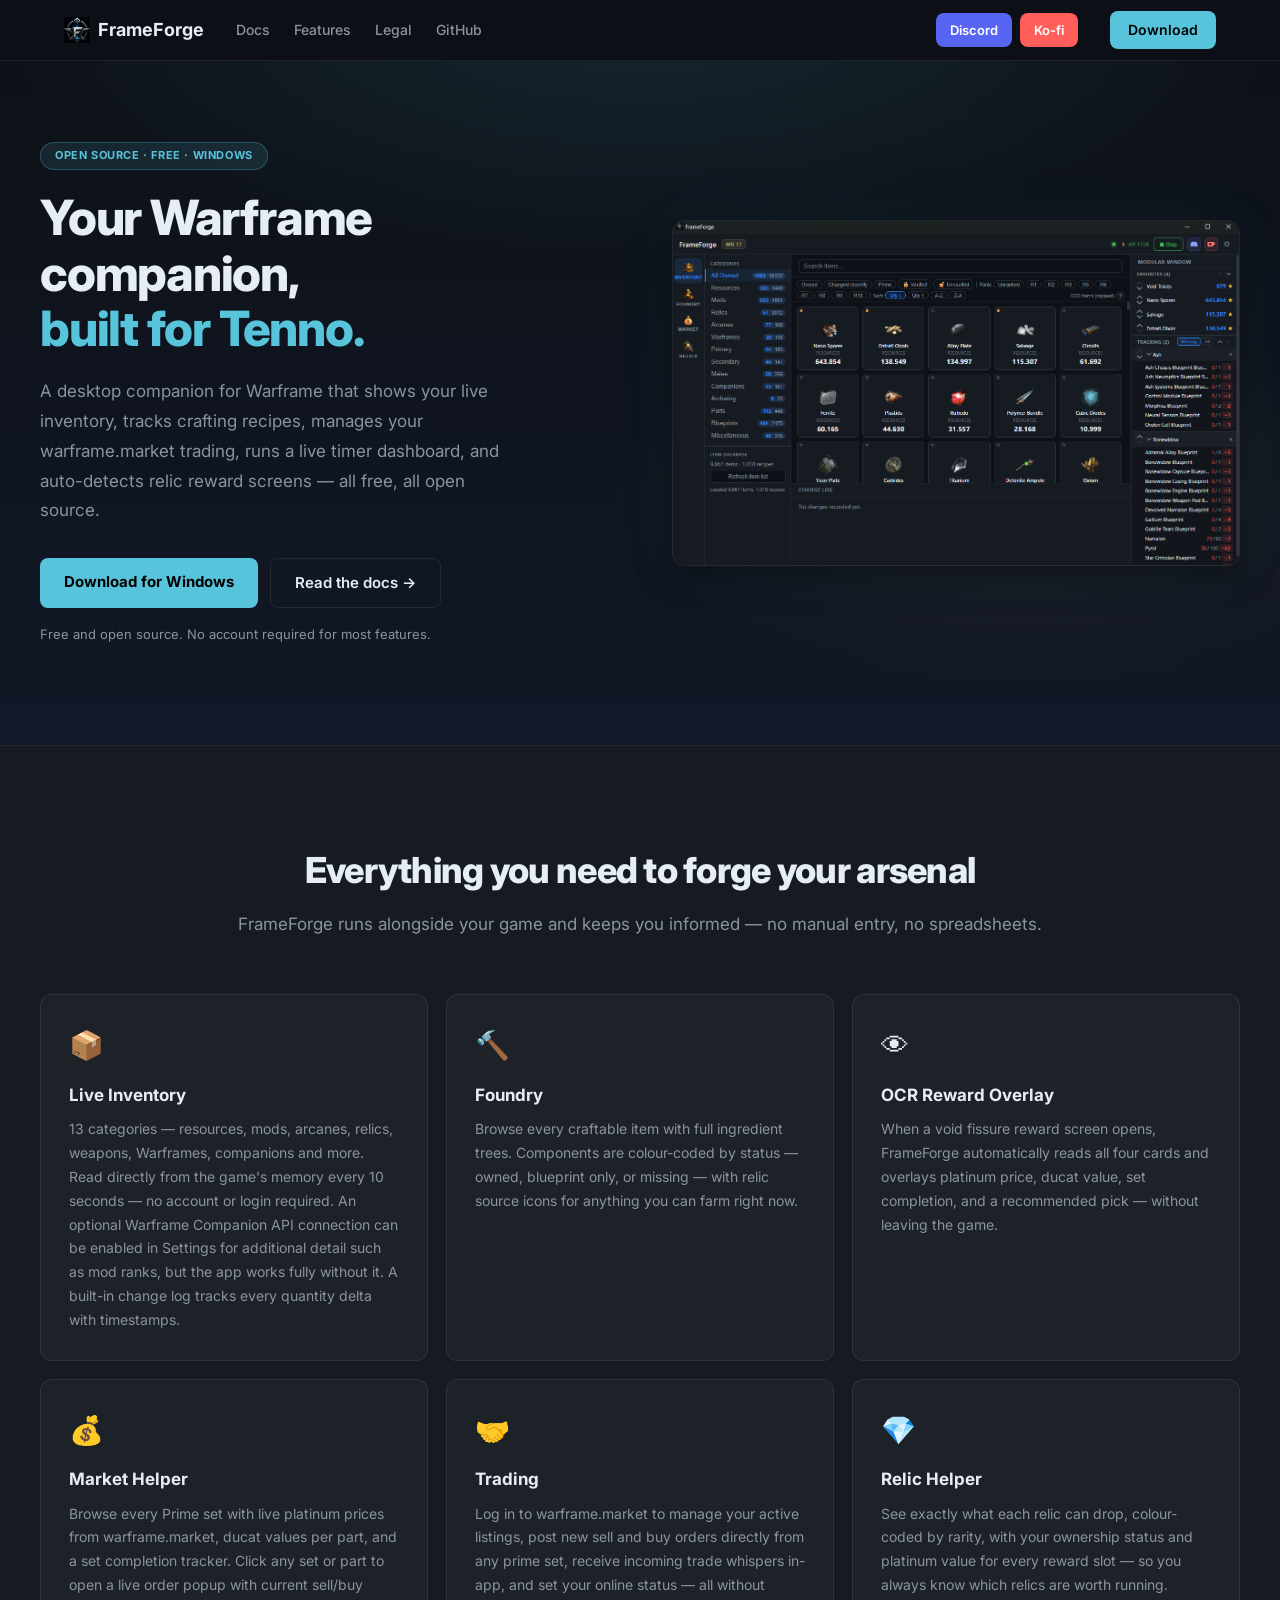
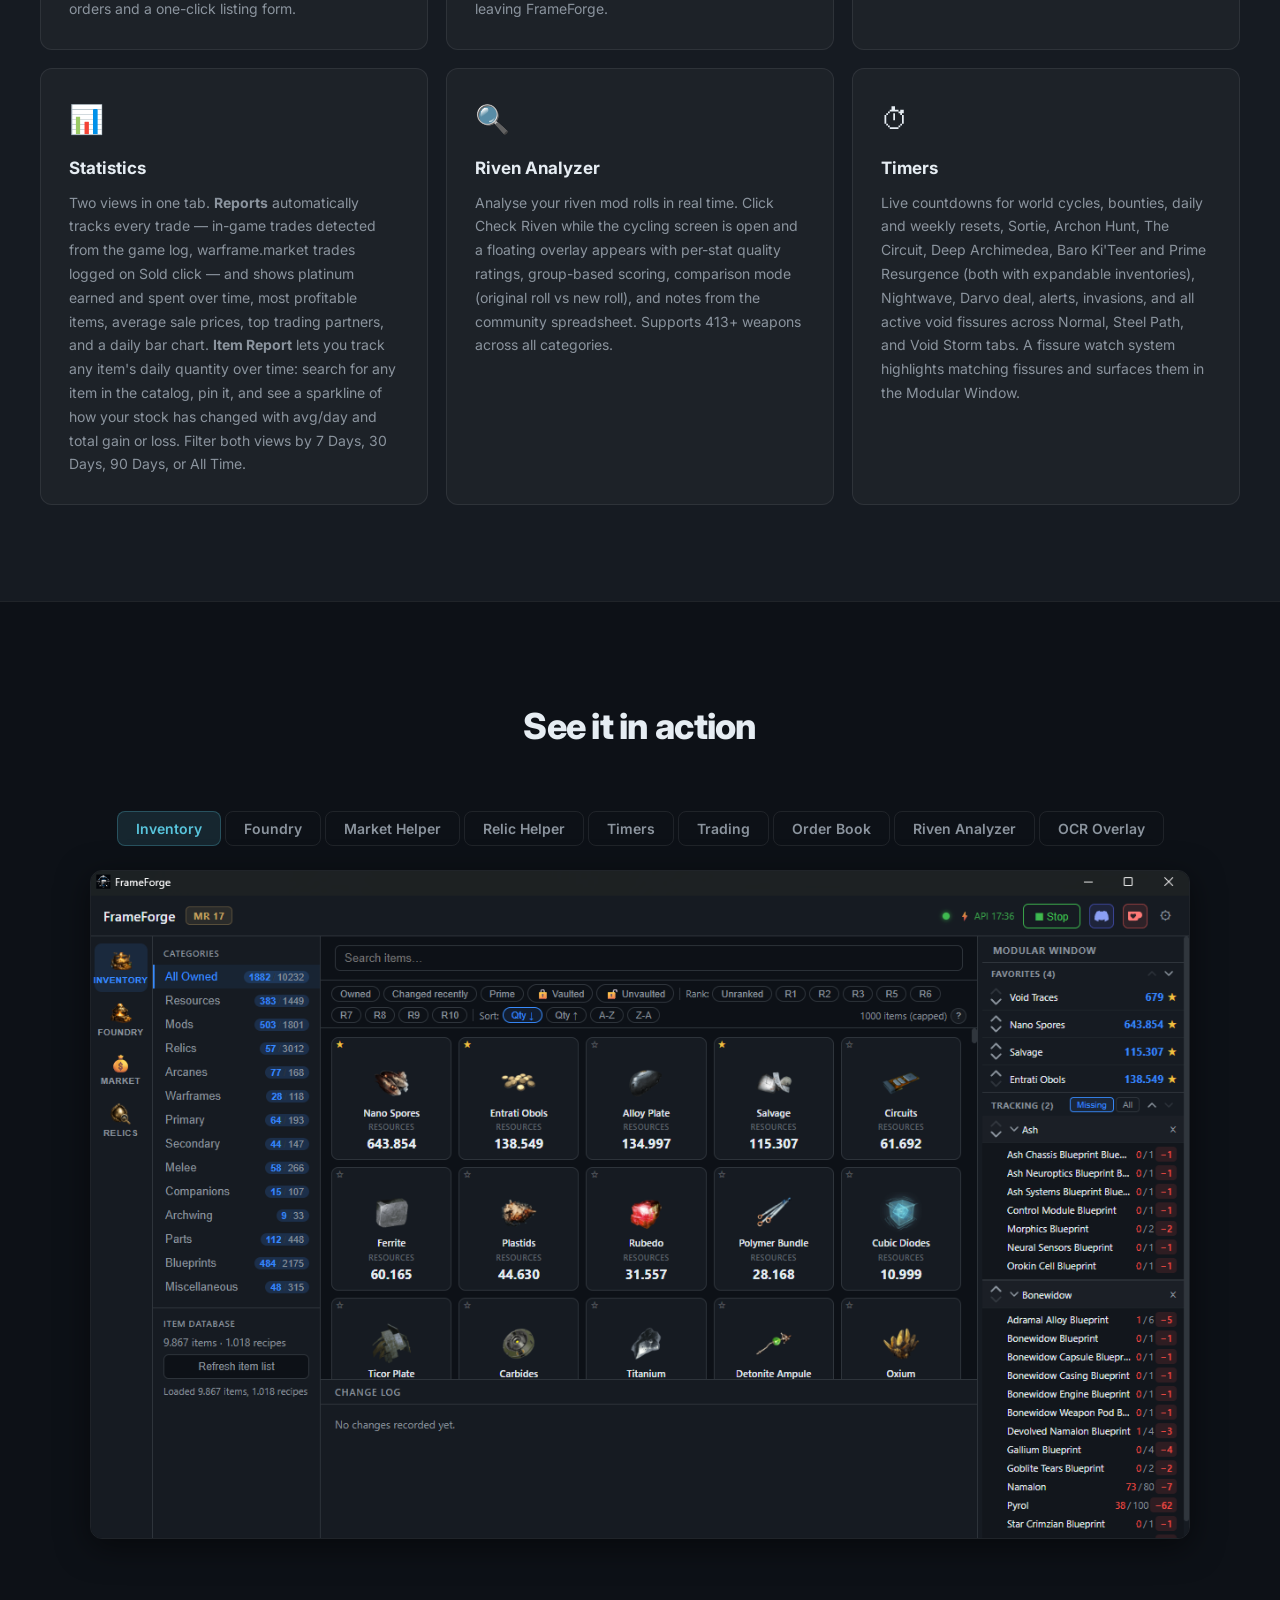
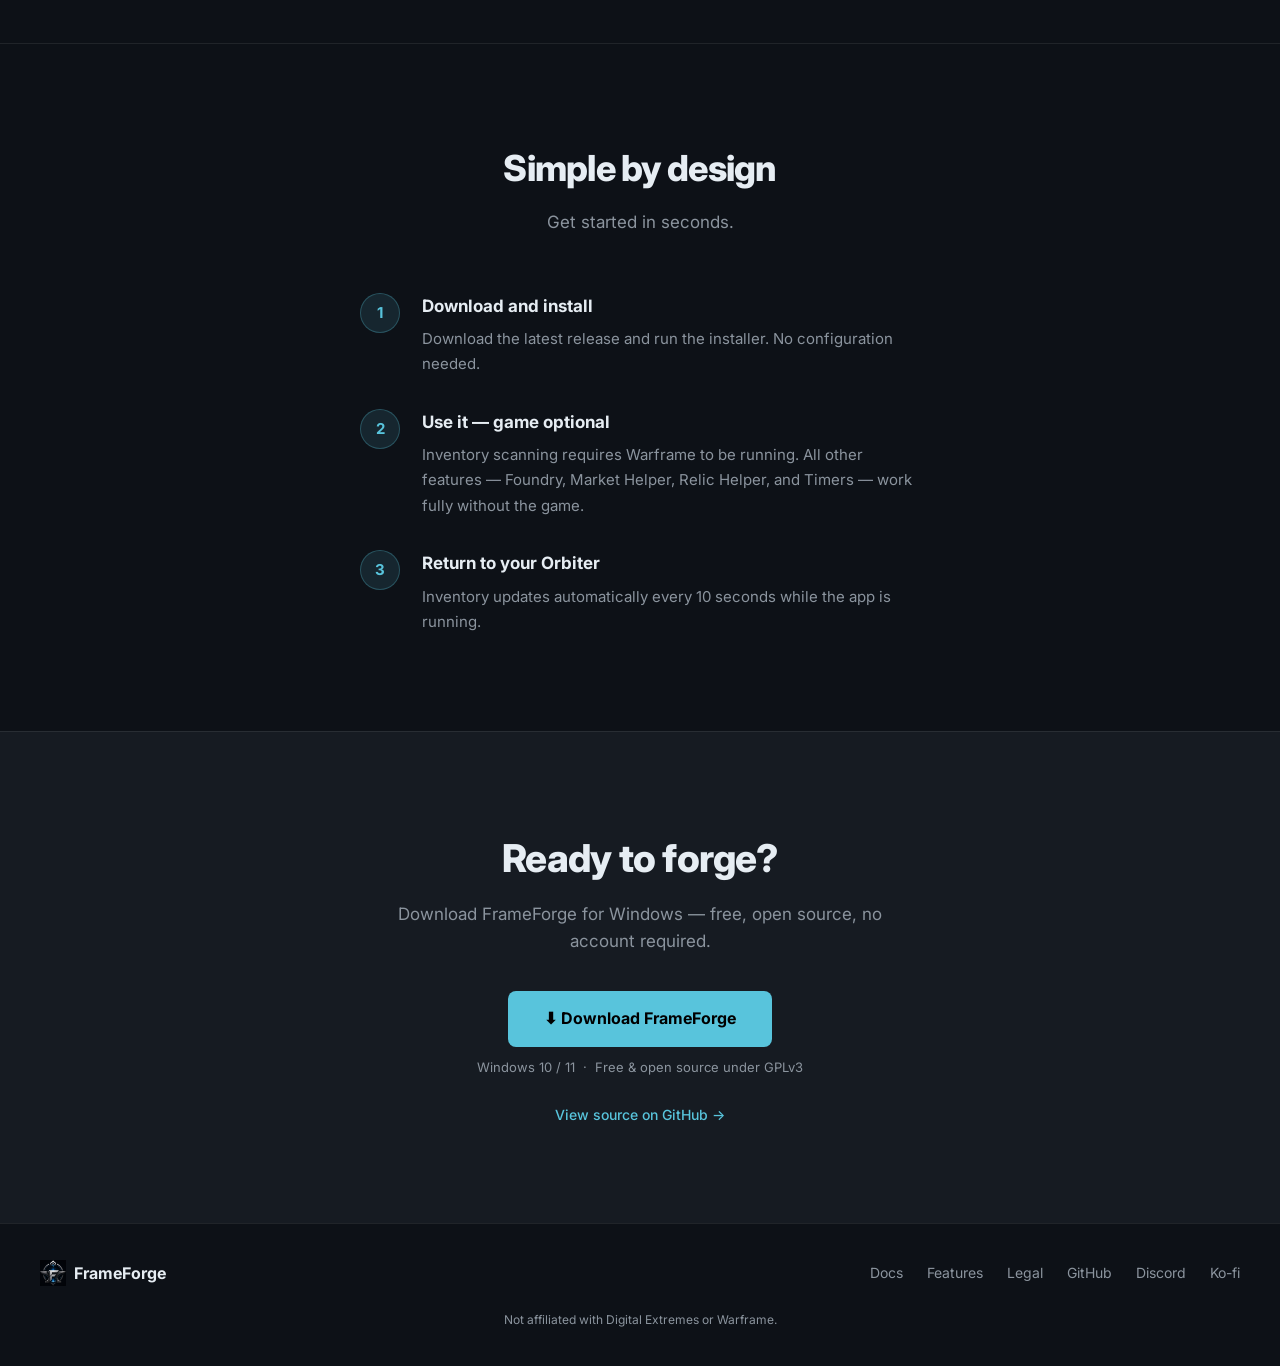
==== index.html @ 963589c1 "." ====
<!DOCTYPE html>
<html lang="en">
<head>
  <meta charset="UTF-8">
  <meta name="viewport" content="width=device-width, initial-scale=1.0">
  <meta name="description" content="FrameForge — Free, open-source Warframe companion app. Live inventory, foundry tracker, warframe.market trading, relic helper, timers, and OCR reward overlay.">
  <title>FrameForge — Warframe Companion</title>
  <link rel="preconnect" href="https://fonts.googleapis.com">
  <link rel="preconnect" href="https://fonts.gstatic.com" crossorigin>
  <link href="https://fonts.googleapis.com/css2?family=Inter:wght@400;500;600;700;800&display=swap" rel="stylesheet">
  <link rel="stylesheet" href="css/style.css">
  <link rel="icon" href="assets/logo.png" type="image/png">
</head>
<body>

  <nav class="nav">
    <div class="nav-inner">
      <a href="index.html" class="nav-logo">
        <img src="assets/logo.png" class="logo-img" alt="FrameForge">
        FrameForge
      </a>
      <div class="nav-links">
        <a href="docs.html">Docs</a>
        <a href="#features">Features</a>
        <a href="legal.html">Legal</a>
        <a href="https://github.com/Sikewyrm/FrameForge" target="_blank" rel="noopener">GitHub</a>
      </div>
      <div class="nav-social">
        <a href="https://discord.com/invite/7NMsN9J8vy" target="_blank" rel="noopener" class="btn-discord">Discord</a>
        <a href="https://ko-fi.com/sikewyrm" target="_blank" rel="noopener" class="btn-kofi">Ko-fi</a>
      </div>
      <a href="#download" class="btn-download">Download</a>
    </div>
  </nav>

  <main>

    <!-- Hero -->
    <section class="hero">
      <div class="hero-bg"></div>
      <div class="hero-inner">
        <div class="hero-text">
          <div class="hero-badge">Open Source · Free · Windows</div>
          <h1 class="hero-title">
            Your Warframe companion,<br>
            <span class="accent">built for Tenno.</span>
          </h1>
          <p class="hero-subtitle">
            A desktop companion for Warframe that shows your live inventory, tracks crafting
            recipes, manages your warframe.market trading, runs a live timer dashboard, and
            auto-detects relic reward screens — all free, all open source.
          </p>
          <div class="hero-actions">
            <a href="#download" class="btn-primary">Download for Windows</a>
            <a href="docs.html" class="btn-outline">Read the docs →</a>
          </div>
          <p class="hero-note">Free and open source. No account required for most features.</p>
        </div>
        <div class="hero-visual">
          <img src="assets/inventory.png" alt="FrameForge inventory view" class="hero-screenshot">
        </div>
      </div>
    </section>

    <!-- Features -->
    <section class="features" id="features">
      <div class="section-inner">
        <div class="section-header">
          <h2>Everything you need to forge your arsenal</h2>
          <p>FrameForge runs alongside your game and keeps you informed — no manual entry, no spreadsheets.</p>
        </div>
        <div class="feature-grid">
          <div class="feature-card">
            <div class="feature-icon">📦</div>
            <h3>Live Inventory</h3>
            <p>13 categories — resources, mods, arcanes, relics, weapons, Warframes, companions and more. Read directly from the game's memory every 10 seconds — no account or login required. An optional Warframe Companion API connection can be enabled in Settings for additional detail such as mod ranks, but the app works fully without it. A built-in change log tracks every quantity delta with timestamps.</p>
          </div>
          <div class="feature-card">
            <div class="feature-icon">🔨</div>
            <h3>Foundry</h3>
            <p>Browse every craftable item with full ingredient trees. Components are colour-coded by status — owned, blueprint only, or missing — with relic source icons for anything you can farm right now.</p>
          </div>
          <div class="feature-card">
            <div class="feature-icon">👁</div>
            <h3>OCR Reward Overlay</h3>
            <p>When a void fissure reward screen opens, FrameForge automatically reads all four cards and overlays platinum price, ducat value, set completion, and a recommended pick — without leaving the game.</p>
          </div>
          <div class="feature-card">
            <div class="feature-icon">💰</div>
            <h3>Market Helper</h3>
            <p>Browse every Prime set with live platinum prices from warframe.market, ducat values per part, and a set completion tracker. Click any set or part to open a live order popup with current sell/buy orders and a one-click listing form.</p>
          </div>
          <div class="feature-card">
            <div class="feature-icon">🤝</div>
            <h3>Trading</h3>
            <p>Log in to warframe.market to manage your active listings, post new sell and buy orders directly from any prime set, receive incoming trade whispers in-app, and set your online status — all without leaving FrameForge.</p>
          </div>
          <div class="feature-card">
            <div class="feature-icon">💎</div>
            <h3>Relic Helper</h3>
            <p>See exactly what each relic can drop, colour-coded by rarity, with your ownership status and platinum value for every reward slot — so you always know which relics are worth running.</p>
          </div>
          <div class="feature-card">
            <div class="feature-icon">📊</div>
            <h3>Statistics</h3>
            <p>Two views in one tab. <strong>Reports</strong> automatically tracks every trade — in-game trades detected from the game log, warframe.market trades logged on Sold click — and shows platinum earned and spent over time, most profitable items, average sale prices, top trading partners, and a daily bar chart. <strong>Item Report</strong> lets you track any item's daily quantity over time: search for any item in the catalog, pin it, and see a sparkline of how your stock has changed with avg/day and total gain or loss. Filter both views by 7 Days, 30 Days, 90 Days, or All Time.</p>
          </div>
          <div class="feature-card">
            <div class="feature-icon">🔍</div>
            <h3>Riven Analyzer</h3>
            <p>Analyse your riven mod rolls in real time. Click Check Riven while the cycling screen is open and a floating overlay appears with per-stat quality ratings, group-based scoring, comparison mode (original roll vs new roll), and notes from the community spreadsheet. Supports 413+ weapons across all categories.</p>
          </div>
          <div class="feature-card">
            <div class="feature-icon">⏱</div>
            <h3>Timers</h3>
            <p>Live countdowns for world cycles, bounties, daily and weekly resets, Sortie, Archon Hunt, The Circuit, Deep Archimedea, Baro Ki'Teer and Prime Resurgence (both with expandable inventories), Nightwave, Darvo deal, alerts, invasions, and all active void fissures across Normal, Steel Path, and Void Storm tabs. A fissure watch system highlights matching fissures and surfaces them in the Modular Window.</p>
          </div>
        </div>
      </div>
    </section>

    <!-- Screenshots -->
    <section class="screenshots">
      <div class="section-inner">
        <div class="section-header">
          <h2>See it in action</h2>
        </div>
        <div class="stab-list">
          <button class="stab active" data-target="ss-inventory">Inventory</button>
          <button class="stab" data-target="ss-foundry">Foundry</button>
          <button class="stab" data-target="ss-market">Market Helper</button>
          <button class="stab" data-target="ss-relic">Relic Helper</button>
          <button class="stab" data-target="ss-timers">Timers</button>
          <button class="stab" data-target="ss-trade">Trading</button>
          <button class="stab" data-target="ss-order">Order Book</button>
          <button class="stab" data-target="ss-riven">Riven Analyzer</button>
          <button class="stab" data-target="ss-overlay">OCR Overlay</button>
        </div>
        <div class="stab-panels">
          <div class="stab-panel active" id="ss-inventory">
            <img src="assets/inventory.png" alt="FrameForge inventory tab">
          </div>
          <div class="stab-panel" id="ss-foundry">
            <img src="assets/foundry.png" alt="FrameForge foundry tab">
          </div>
          <div class="stab-panel" id="ss-market">
            <img src="assets/market.png" alt="FrameForge market helper">
          </div>
          <div class="stab-panel" id="ss-relic">
            <img src="assets/relic-helper.png" alt="FrameForge relic helper">
          </div>
          <div class="stab-panel" id="ss-timers">
            <img src="assets/timers.png" alt="FrameForge timers tab">
          </div>
          <div class="stab-panel" id="ss-trade">
            <img src="assets/trade-screen.png" alt="FrameForge trading tab — active listings">
          </div>
          <div class="stab-panel" id="ss-order">
            <img src="assets/trade-order.png" alt="FrameForge order book popup">
            <p class="screenshot-caption">Click any prime set or part to open the live order book with current prices and a one-click listing form.</p>
          </div>
          <div class="stab-panel" id="ss-riven">
            <img src="assets/riven-overlay.png" alt="FrameForge Riven Analyzer overlay" style="max-width:320px">
            <p class="screenshot-caption">The Riven Analyzer overlay — verdict, per-stat ratings, overall score, and community "Wanted" stats for the weapon.</p>
          </div>
          <div class="stab-panel" id="ss-overlay">
            <img src="assets/relic-overlay.png" alt="FrameForge OCR reward overlay in-game">
            <p class="screenshot-caption">OCR overlay appears automatically when a void fissure reward screen opens — no alt-tab needed.</p>
          </div>
        </div>
      </div>
    </section>

    <!-- How it works -->
    <section class="how-it-works">
      <div class="section-inner">
        <div class="section-header">
          <h2>Simple by design</h2>
          <p>Get started in seconds.</p>
        </div>
        <div class="steps">
          <div class="step">
            <div class="step-number">1</div>
            <div class="step-content">
              <h3>Download and install</h3>
              <p>Download the latest release and run the installer. No configuration needed.</p>
            </div>
          </div>
          <div class="step">
            <div class="step-number">2</div>
            <div class="step-content">
              <h3>Use it — game optional</h3>
              <p>Inventory scanning requires Warframe to be running. All other features — Foundry, Market Helper, Relic Helper, and Timers — work fully without the game.</p>
            </div>
          </div>
          <div class="step">
            <div class="step-number">3</div>
            <div class="step-content">
              <h3>Return to your Orbiter</h3>
              <p>Inventory updates automatically every 10 seconds while the app is running.</p>
            </div>
          </div>
        </div>
      </div>
    </section>

    <!-- Download -->
    <section class="download" id="download">
      <div class="section-inner">
        <div class="download-content">
          <h2>Ready to forge?</h2>
          <p>Download FrameForge for Windows — free, open source, no account required.</p>
          <div class="download-actions">
            <a href="https://github.com/Sikewyrm/FrameForge/releases/latest" target="_blank" rel="noopener" class="btn-primary btn-large">
              ⬇ Download FrameForge
            </a>
            <p class="download-note">Windows 10 / 11 &nbsp;·&nbsp; Free &amp; open source under GPLv3</p>
          </div>
          <a href="https://github.com/Sikewyrm/FrameForge" target="_blank" rel="noopener" class="github-link">
            View source on GitHub →
          </a>
        </div>
      </div>
    </section>

  </main>

  <footer class="footer">
    <div class="footer-inner">
      <div class="footer-logo">
        <img src="assets/logo.png" class="logo-img" alt="FrameForge">
        FrameForge
      </div>
      <div class="footer-links">
        <a href="docs.html">Docs</a>
        <a href="#features">Features</a>
        <a href="legal.html">Legal</a>
        <a href="https://github.com/Sikewyrm/FrameForge" target="_blank" rel="noopener">GitHub</a>
        <a href="https://discord.com/invite/7NMsN9J8vy" target="_blank" rel="noopener">Discord</a>
        <a href="https://ko-fi.com/sikewyrm" target="_blank" rel="noopener">Ko-fi</a>
      </div>
      <p class="footer-note">Not affiliated with Digital Extremes or Warframe.</p>
    </div>
  </footer>

  <script src="js/main.js"></script>
</body>
</html>
---- css/style.css ----
*, *::before, *::after {
  box-sizing: border-box;
  margin: 0;
  padding: 0;
}

:root {
  --bg:        #0d1117;
  --bg-2:      #161b22;
  --bg-3:      #1a2030;
  --accent:    #58c4dc;
  --accent-dim: rgba(88, 196, 220, 0.12);
  --gold:      #c5a84f;
  --text:      #e6edf3;
  --text-muted: #8b949e;
  --border:    rgba(255, 255, 255, 0.08);
  --card-bg:   rgba(255, 255, 255, 0.03);
  --radius:    12px;
  --radius-sm: 8px;
  --shadow:    0 8px 32px rgba(0, 0, 0, 0.5);
}

html {
  scroll-behavior: smooth;
}

body {
  font-family: 'Inter', -apple-system, BlinkMacSystemFont, 'Segoe UI', sans-serif;
  background: var(--bg);
  color: var(--text);
  line-height: 1.6;
  -webkit-font-smoothing: antialiased;
}

/* ── NAV ─────────────────────────────────────────── */

.nav {
  position: sticky;
  top: 0;
  z-index: 100;
  background: rgba(13, 17, 23, 0.88);
  backdrop-filter: blur(14px);
  -webkit-backdrop-filter: blur(14px);
  border-bottom: 1px solid var(--border);
}

.nav-inner {
  max-width: 1200px;
  margin: 0 auto;
  padding: 0 24px;
  height: 60px;
  display: flex;
  align-items: center;
  gap: 32px;
}

.nav-logo {
  display: flex;
  align-items: center;
  gap: 8px;
  font-weight: 700;
  font-size: 18px;
  color: var(--text);
  text-decoration: none;
  flex-shrink: 0;
}

.logo-icon {
  color: var(--accent);
  font-size: 20px;
}

.nav-links {
  display: flex;
  align-items: center;
  gap: 24px;
  flex: 1;
}

.nav-links a {
  color: var(--text-muted);
  text-decoration: none;
  font-size: 14px;
  font-weight: 500;
  transition: color 0.2s;
}

.nav-links a:hover {
  color: var(--text);
}

.nav-social {
  display: flex;
  gap: 8px;
  flex-shrink: 0;
}

.btn-discord,
.btn-kofi {
  padding: 7px 14px;
  border-radius: var(--radius-sm);
  font-size: 13px;
  font-weight: 600;
  text-decoration: none;
  transition: opacity 0.2s;
  white-space: nowrap;
}

.btn-discord {
  background: #5865F2;
  color: #fff;
}

.btn-kofi {
  background: #FF5E5B;
  color: #fff;
}

.btn-discord:hover,
.btn-kofi:hover {
  opacity: 0.88;
}

.btn-download {
  background: var(--accent);
  color: #000;
  padding: 8px 18px;
  border-radius: var(--radius-sm);
  font-size: 14px;
  font-weight: 600;
  text-decoration: none;
  transition: opacity 0.2s;
  white-space: nowrap;
  flex-shrink: 0;
}

.btn-download:hover {
  opacity: 0.88;
}

/* ── HERO ─────────────────────────────────────────── */

.hero {
  position: relative;
  overflow: hidden;
  padding: 80px 24px 100px;
}

.hero-bg {
  position: absolute;
  inset: 0;
  background:
    radial-gradient(ellipse 80% 60% at 50% -10%, rgba(88, 196, 220, 0.13) 0%, transparent 65%),
    radial-gradient(ellipse 55% 45% at 80% 65%, rgba(197, 168, 79, 0.07) 0%, transparent 60%),
    linear-gradient(180deg, #0d1117 0%, #111827 100%);
  pointer-events: none;
}

.hero-inner {
  position: relative;
  max-width: 1200px;
  margin: 0 auto;
  display: grid;
  grid-template-columns: 1fr 1fr;
  gap: 64px;
  align-items: center;
}

.hero-badge {
  display: inline-block;
  background: var(--accent-dim);
  color: var(--accent);
  border: 1px solid rgba(88, 196, 220, 0.28);
  padding: 4px 14px;
  border-radius: 100px;
  font-size: 11px;
  font-weight: 700;
  letter-spacing: 0.6px;
  text-transform: uppercase;
  margin-bottom: 20px;
}

.hero-title {
  font-size: clamp(30px, 3.8vw, 50px);
  font-weight: 800;
  line-height: 1.15;
  letter-spacing: -0.025em;
  margin-bottom: 20px;
}

.accent {
  color: var(--accent);
}

.hero-subtitle {
  font-size: 17px;
  color: var(--text-muted);
  line-height: 1.75;
  margin-bottom: 32px;
  max-width: 480px;
}

.hero-actions {
  display: flex;
  gap: 12px;
  flex-wrap: wrap;
  margin-bottom: 16px;
}

.btn-primary {
  background: var(--accent);
  color: #000;
  padding: 12px 24px;
  border-radius: var(--radius-sm);
  font-size: 15px;
  font-weight: 700;
  text-decoration: none;
  transition: opacity 0.2s, transform 0.15s;
  display: inline-block;
}

.btn-primary:hover {
  opacity: 0.88;
  transform: translateY(-1px);
}

.btn-outline {
  background: transparent;
  color: var(--text);
  padding: 12px 24px;
  border-radius: var(--radius-sm);
  border: 1px solid var(--border);
  font-size: 15px;
  font-weight: 600;
  text-decoration: none;
  transition: background 0.2s, border-color 0.2s;
  display: inline-block;
}

.btn-outline:hover {
  background: var(--card-bg);
  border-color: rgba(255, 255, 255, 0.18);
}

.hero-note {
  font-size: 13px;
  color: var(--text-muted);
}

/* ── NAV LOGO IMAGE ───────────────────────────────── */

.logo-img {
  width: 26px;
  height: 26px;
  object-fit: contain;
}

/* ── HERO SCREENSHOT ──────────────────────────────── */

.hero-screenshot {
  width: 100%;
  max-width: 580px;
  border-radius: var(--radius);
  border: 1px solid var(--border);
  box-shadow: var(--shadow), 0 0 60px rgba(88, 196, 220, 0.08);
  display: block;
}

/* ── APP PREVIEW MOCKUP ───────────────────────────── */

.hero-visual {
  display: flex;
  justify-content: center;
}

.app-preview {
  width: 100%;
  max-width: 360px;
  background: var(--bg-2);
  border: 1px solid var(--border);
  border-radius: var(--radius);
  box-shadow: var(--shadow), 0 0 60px rgba(88, 196, 220, 0.07);
  overflow: hidden;
}

.preview-bar {
  background: var(--bg-3);
  padding: 10px 14px;
  display: flex;
  align-items: center;
  gap: 6px;
  border-bottom: 1px solid var(--border);
}

.preview-dot {
  width: 10px;
  height: 10px;
  border-radius: 50%;
}
.preview-dot.red    { background: #ff5f57; }
.preview-dot.yellow { background: #febc2e; }
.preview-dot.green  { background: #28c840; }

.preview-title {
  margin-left: 6px;
  font-size: 13px;
  color: var(--text-muted);
  font-weight: 500;
}

.preview-content {
  padding: 14px;
}

.preview-header {
  display: flex;
  align-items: center;
  justify-content: space-between;
  margin-bottom: 12px;
}

.preview-mr {
  background: var(--gold);
  color: #000;
  padding: 2px 10px;
  border-radius: 100px;
  font-size: 11px;
  font-weight: 700;
}

.preview-status {
  font-size: 12px;
  color: #4caf50;
  font-weight: 500;
}

.preview-tabs {
  display: flex;
  border-bottom: 1px solid var(--border);
  margin-bottom: 12px;
}

.tab {
  padding: 6px 12px;
  font-size: 12px;
  color: var(--text-muted);
  border-bottom: 2px solid transparent;
  user-select: none;
}

.tab.active {
  color: var(--accent);
  border-bottom-color: var(--accent);
}

.preview-items {
  display: flex;
  flex-direction: column;
  gap: 6px;
}

.preview-item {
  display: flex;
  justify-content: space-between;
  align-items: center;
  padding: 7px 10px;
  background: var(--card-bg);
  border: 1px solid var(--border);
  border-radius: 6px;
}

.item-name {
  font-size: 12px;
  color: var(--text);
}

.item-count {
  font-size: 12px;
  color: var(--accent);
  font-weight: 600;
  font-variant-numeric: tabular-nums;
}

.item-count.gold {
  color: var(--gold);
}

/* ── FEATURES ─────────────────────────────────────── */

.features {
  padding: 96px 24px;
  background: var(--bg-2);
  border-top: 1px solid var(--border);
}

.section-inner {
  max-width: 1200px;
  margin: 0 auto;
}

.section-header {
  text-align: center;
  margin-bottom: 56px;
}

.section-header h2 {
  font-size: clamp(22px, 2.8vw, 36px);
  font-weight: 800;
  letter-spacing: -0.02em;
  margin-bottom: 12px;
}

.section-header p {
  font-size: 17px;
  color: var(--text-muted);
}

.feature-grid {
  display: grid;
  grid-template-columns: repeat(auto-fit, minmax(300px, 1fr));
  gap: 18px;
}

.feature-card {
  background: var(--card-bg);
  border: 1px solid var(--border);
  border-radius: var(--radius);
  padding: 28px;
  transition: border-color 0.2s, transform 0.2s;
}

.feature-card:hover {
  border-color: rgba(88, 196, 220, 0.28);
  transform: translateY(-2px);
}

.feature-icon {
  font-size: 28px;
  margin-bottom: 14px;
}

.feature-card h3 {
  font-size: 17px;
  font-weight: 700;
  margin-bottom: 8px;
}

.feature-card p {
  font-size: 14px;
  color: var(--text-muted);
  line-height: 1.7;
}

/* ── SCREENSHOTS ──────────────────────────────────── */

.screenshots {
  padding: 96px 24px;
  border-top: 1px solid var(--border);
}

.stab-list {
  display: flex;
  gap: 4px;
  flex-wrap: wrap;
  justify-content: center;
  margin-bottom: 24px;
}

.stab {
  background: transparent;
  color: var(--text-muted);
  border: 1px solid var(--border);
  padding: 8px 18px;
  border-radius: var(--radius-sm);
  font-size: 14px;
  font-weight: 600;
  font-family: inherit;
  cursor: pointer;
  transition: color 0.2s, background 0.2s, border-color 0.2s;
}

.stab:hover {
  color: var(--text);
  background: var(--card-bg);
}

.stab.active {
  color: var(--accent);
  background: var(--accent-dim);
  border-color: rgba(88, 196, 220, 0.28);
}

.stab-panels {
  position: relative;
}

.stab-panel {
  display: none;
  text-align: center;
}

.stab-panel.active {
  display: block;
}

.stab-panel img {
  width: 100%;
  max-width: 1100px;
  border-radius: var(--radius);
  border: 1px solid var(--border);
  box-shadow: var(--shadow);
}

.screenshot-caption {
  margin-top: 14px;
  font-size: 14px;
  color: var(--text-muted);
  text-align: center;
}

/* ── HOW IT WORKS ─────────────────────────────────── */

.how-it-works {
  padding: 96px 24px;
  border-top: 1px solid var(--border);
}

.steps {
  display: flex;
  flex-direction: column;
  gap: 32px;
  max-width: 560px;
  margin: 0 auto;
}

.step {
  display: flex;
  gap: 22px;
  align-items: flex-start;
}

.step-number {
  width: 40px;
  height: 40px;
  min-width: 40px;
  background: var(--accent-dim);
  border: 1px solid rgba(88, 196, 220, 0.28);
  color: var(--accent);
  border-radius: 50%;
  display: flex;
  align-items: center;
  justify-content: center;
  font-weight: 700;
  font-size: 15px;
}

.step-content h3 {
  font-size: 17px;
  font-weight: 700;
  margin-bottom: 6px;
}

.step-content p {
  color: var(--text-muted);
  font-size: 15px;
  line-height: 1.7;
}

/* ── DOWNLOAD ─────────────────────────────────────── */

.download {
  padding: 96px 24px;
  background: var(--bg-2);
  border-top: 1px solid var(--border);
}

.download-content {
  text-align: center;
  max-width: 540px;
  margin: 0 auto;
}

.download-content h2 {
  font-size: clamp(26px, 3vw, 40px);
  font-weight: 800;
  letter-spacing: -0.02em;
  margin-bottom: 12px;
}

.download-content > p {
  font-size: 17px;
  color: var(--text-muted);
  margin-bottom: 36px;
}

.download-actions {
  display: flex;
  flex-direction: column;
  align-items: center;
  gap: 10px;
  margin-bottom: 24px;
}

.btn-large {
  padding: 15px 36px;
  font-size: 16px;
}

.download-note {
  font-size: 13px;
  color: var(--text-muted);
}

.github-link {
  color: var(--accent);
  text-decoration: none;
  font-size: 14px;
  font-weight: 500;
  transition: opacity 0.2s;
}

.github-link:hover {
  opacity: 0.8;
  text-decoration: underline;
}

/* ── FOOTER ───────────────────────────────────────── */

.footer {
  border-top: 1px solid var(--border);
  padding: 36px 24px;
}

.footer-inner {
  max-width: 1200px;
  margin: 0 auto;
  display: flex;
  align-items: center;
  justify-content: space-between;
  flex-wrap: wrap;
  gap: 16px;
}

.footer-logo {
  display: flex;
  align-items: center;
  gap: 8px;
  font-weight: 700;
  font-size: 16px;
  color: var(--text);
}

.footer-links {
  display: flex;
  gap: 24px;
}

.footer-links a {
  color: var(--text-muted);
  text-decoration: none;
  font-size: 14px;
  transition: color 0.2s;
}

.footer-links a:hover {
  color: var(--text);
}

.footer-note {
  font-size: 12px;
  color: var(--text-muted);
  width: 100%;
  text-align: center;
  padding-top: 8px;
}

/* ── RESPONSIVE ───────────────────────────────────── */

@media (max-width: 820px) {
  .hero-inner {
    grid-template-columns: 1fr;
    gap: 48px;
  }

  .hero-visual {
    order: -1;
  }

  .app-preview {
    max-width: 100%;
  }

  .nav-links {
    display: none;
  }

  .footer-inner {
    flex-direction: column;
    align-items: flex-start;
  }

  .footer-note {
    text-align: left;
  }
}

@media (max-width: 480px) {
  .hero-actions {
    flex-direction: column;
  }

  .btn-primary,
  .btn-outline {
    text-align: center;
  }
}
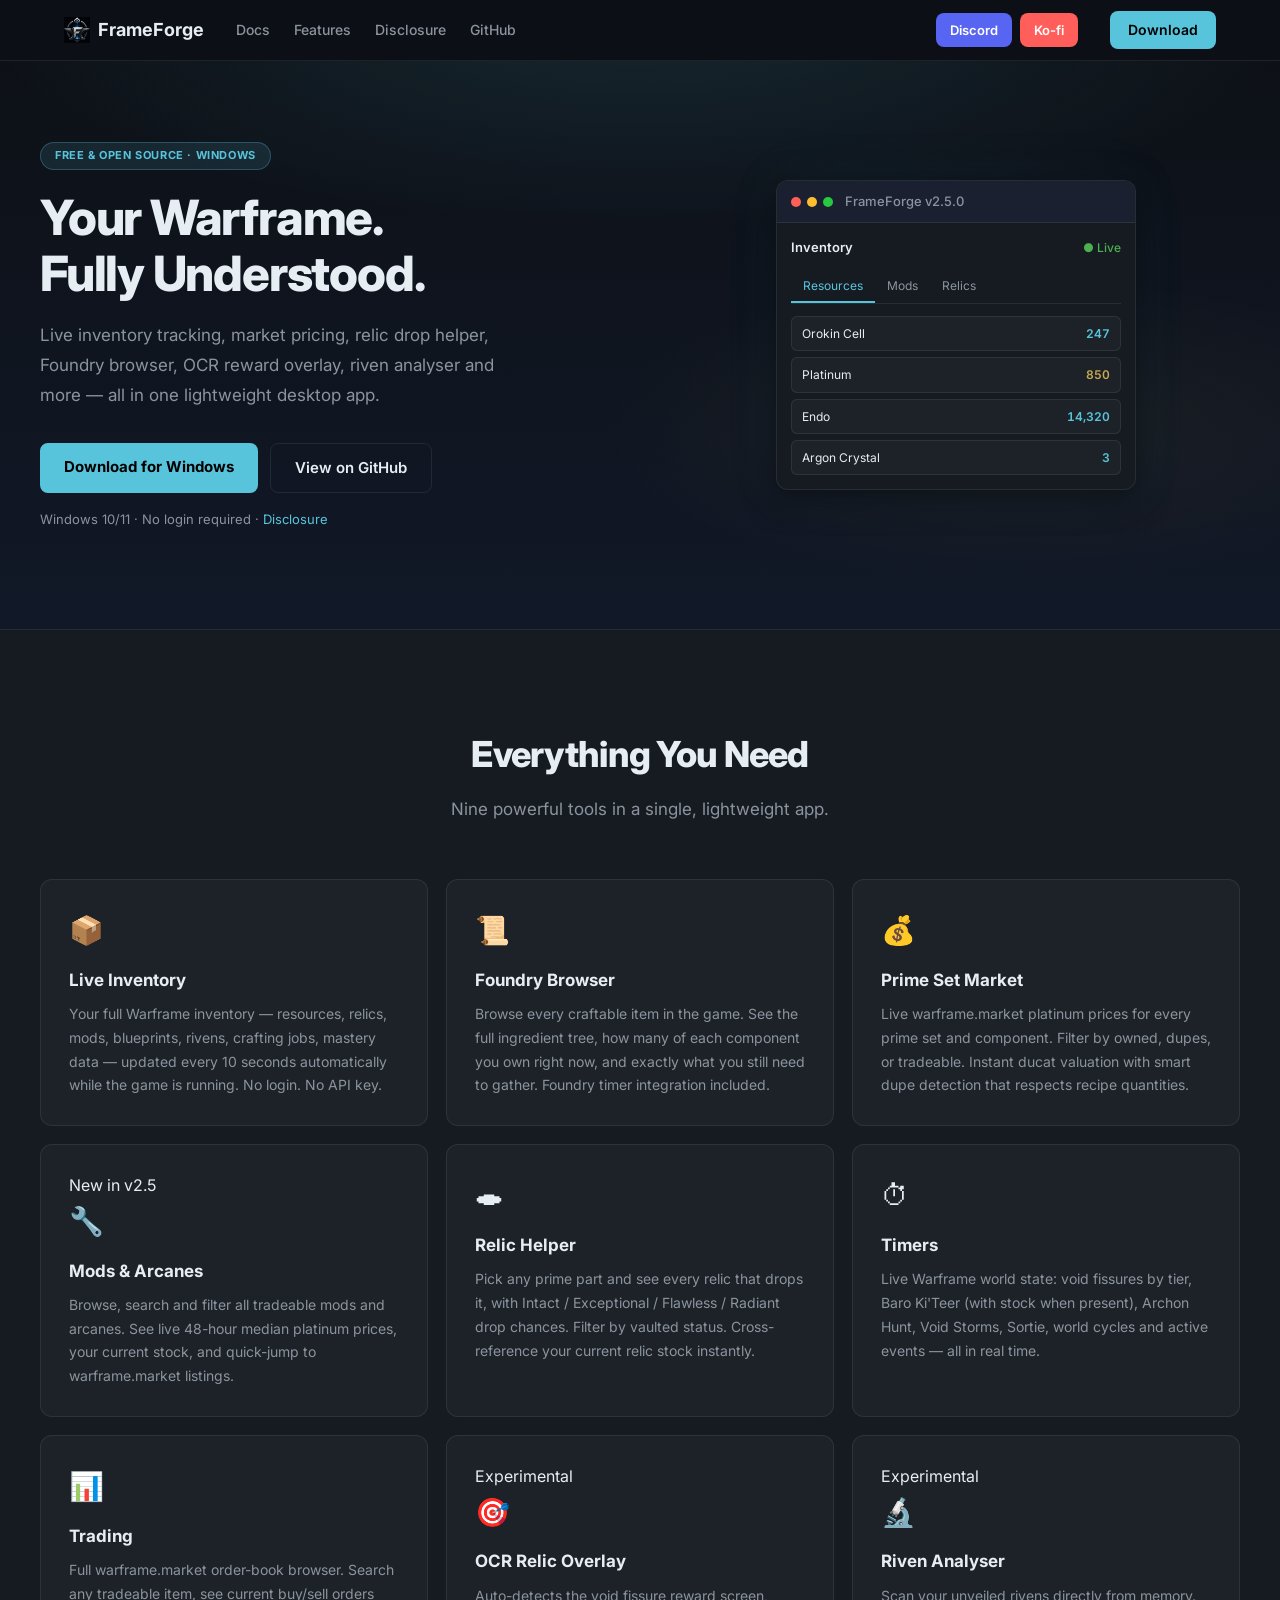
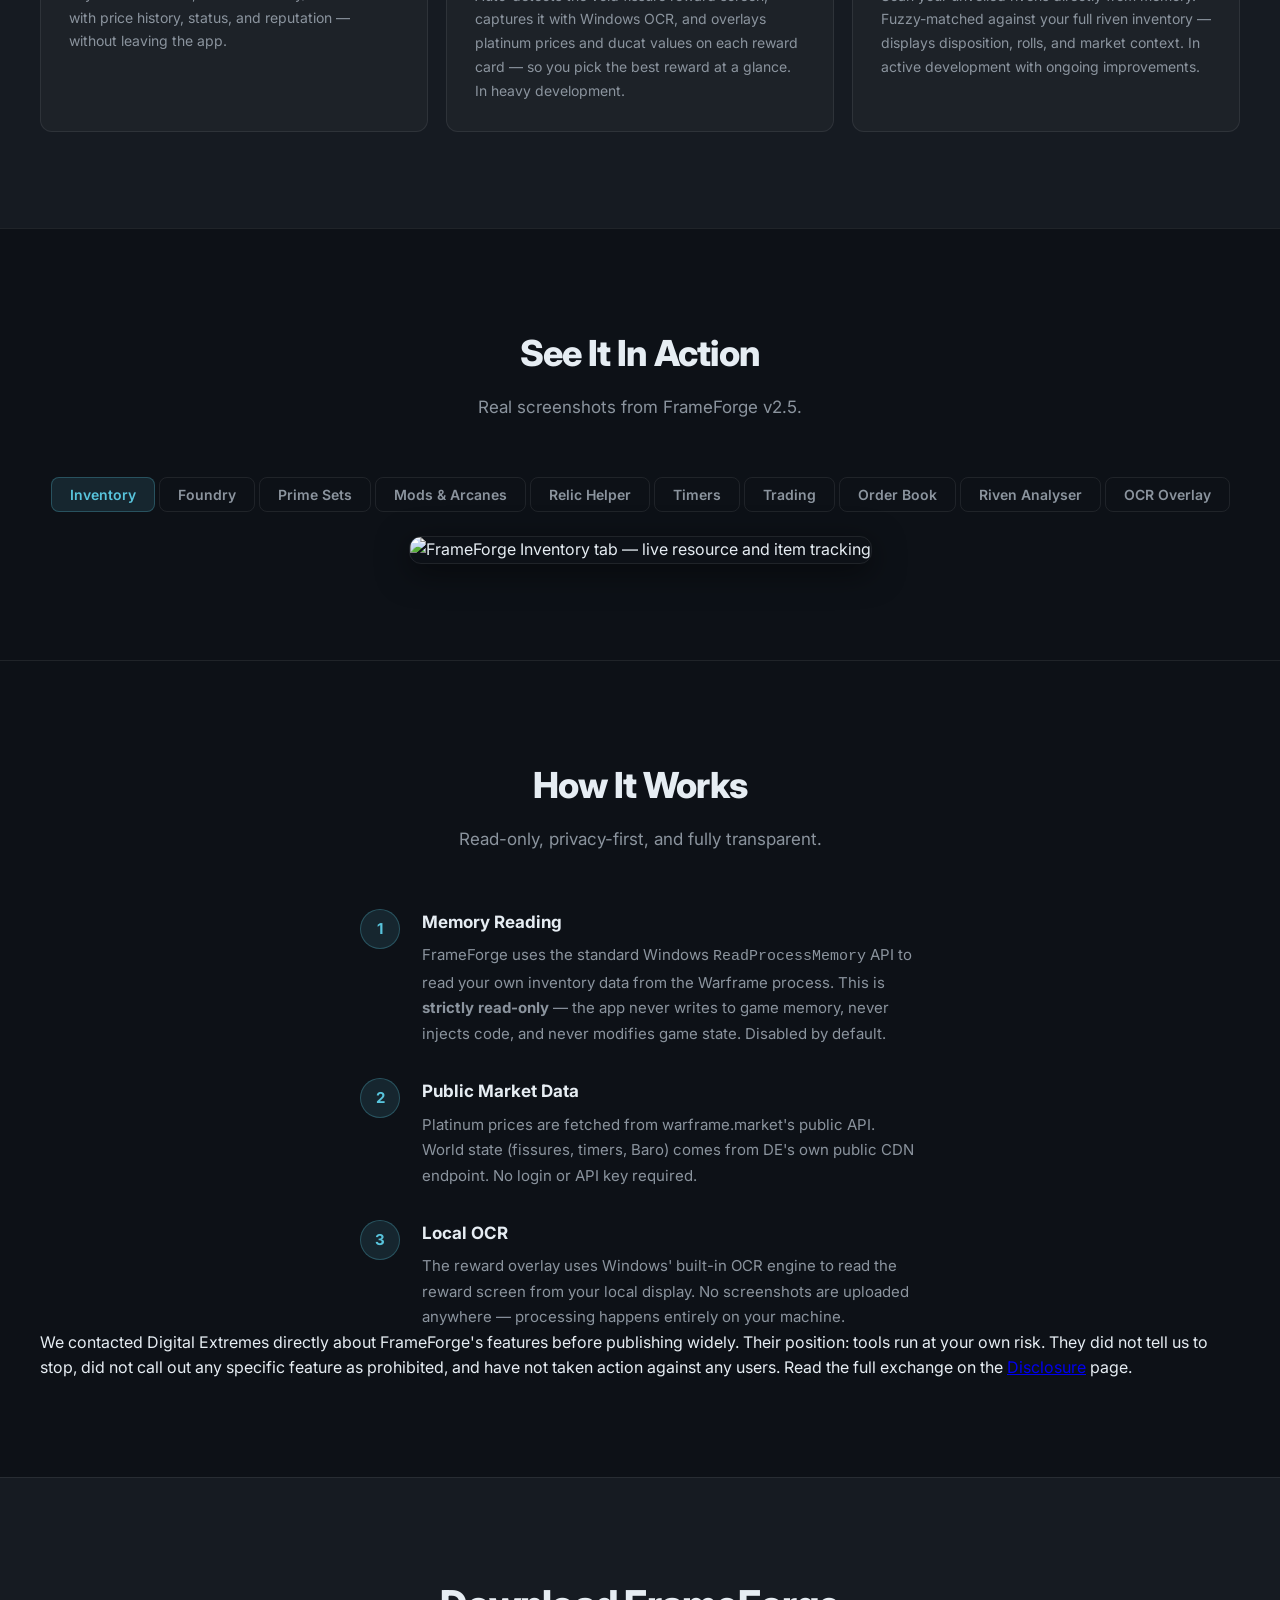
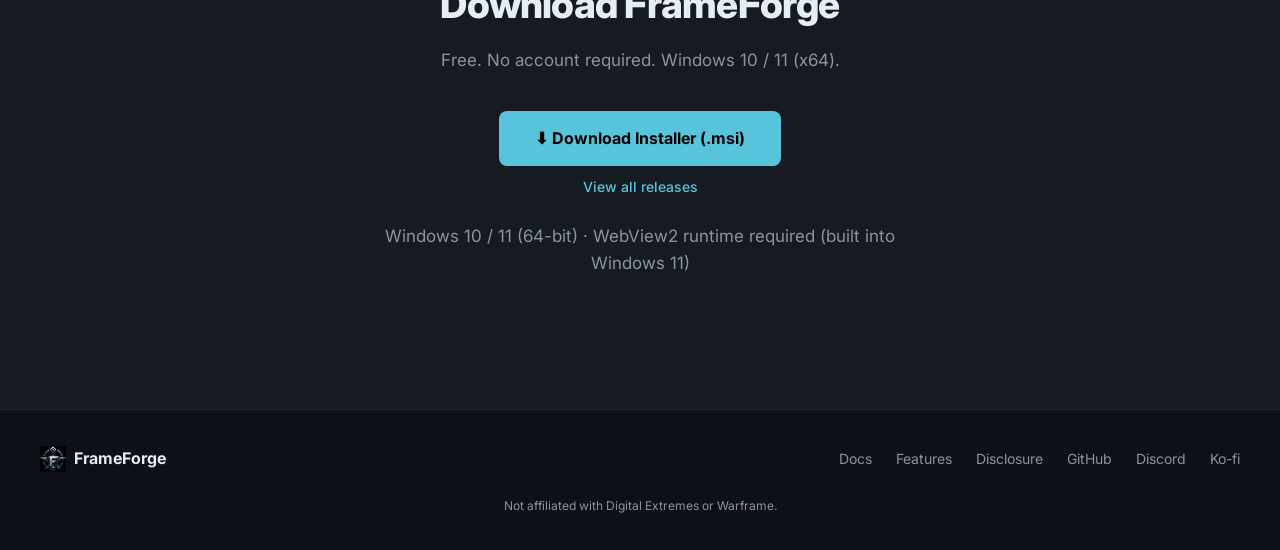
==== commit 25ef6a29: "Update index: Mods tab, Disclosure nav, experimental badges" ====
--- a/index.html
+++ b/index.html
@@ -3,7 +3,7 @@
 <head>
   <meta charset="UTF-8">
   <meta name="viewport" content="width=device-width, initial-scale=1.0">
-  <meta name="description" content="FrameForge — Free, open-source Warframe companion app. Live inventory, foundry tracker, warframe.market trading, relic helper, timers, and OCR reward overlay.">
+  <meta name="description" content="FrameForge — a free, open-source Warframe companion app. Live inventory, market prices, relic helper, Foundry browser, OCR reward overlay, riven analyser and more.">
   <title>FrameForge — Warframe Companion</title>
   <link rel="preconnect" href="https://fonts.googleapis.com">
   <link rel="preconnect" href="https://fonts.gstatic.com" crossorigin>
@@ -13,6 +13,7 @@
 </head>
 <body>
 
+  <!-- Nav -->
   <nav class="nav">
     <div class="nav-inner">
       <a href="index.html" class="nav-logo">
@@ -22,8 +23,8 @@
       <div class="nav-links">
         <a href="docs.html">Docs</a>
         <a href="#features">Features</a>
-        <a href="legal.html">Legal</a>
-        <a href="https://github.com/Sikewyrm/FrameForge" target="_blank" rel="noopener">GitHub</a>
+        <a href="disclosure.html">Disclosure</a>
+        <a href="https://github.com/WyrmStudios/FrameForge" target="_blank" rel="noopener">GitHub</a>
       </div>
       <div class="nav-social">
         <a href="https://discord.com/invite/7NMsN9J8vy" target="_blank" rel="noopener" class="btn-discord">Discord</a>
@@ -33,198 +34,230 @@
     </div>
   </nav>
 
-  <main>
-
-    <!-- Hero -->
-    <section class="hero">
-      <div class="hero-bg"></div>
-      <div class="hero-inner">
-        <div class="hero-text">
-          <div class="hero-badge">Open Source · Free · Windows</div>
-          <h1 class="hero-title">
-            Your Warframe companion,<br>
-            <span class="accent">built for Tenno.</span>
-          </h1>
-          <p class="hero-subtitle">
-            A desktop companion for Warframe that shows your live inventory, tracks crafting
-            recipes, manages your warframe.market trading, runs a live timer dashboard, and
-            auto-detects relic reward screens — all free, all open source.
-          </p>
-          <div class="hero-actions">
-            <a href="#download" class="btn-primary">Download for Windows</a>
-            <a href="docs.html" class="btn-outline">Read the docs →</a>
-          </div>
-          <p class="hero-note">Free and open source. No account required for most features.</p>
-        </div>
-        <div class="hero-visual">
-          <img src="assets/inventory.png" alt="FrameForge inventory view" class="hero-screenshot">
-        </div>
-      </div>
-    </section>
-
-    <!-- Features -->
-    <section class="features" id="features">
-      <div class="section-inner">
-        <div class="section-header">
-          <h2>Everything you need to forge your arsenal</h2>
-          <p>FrameForge runs alongside your game and keeps you informed — no manual entry, no spreadsheets.</p>
-        </div>
-        <div class="feature-grid">
-          <div class="feature-card">
-            <div class="feature-icon">📦</div>
-            <h3>Live Inventory</h3>
-            <p>13 categories — resources, mods, arcanes, relics, weapons, Warframes, companions and more. Read directly from the game's memory every 10 seconds — no account or login required. An optional Warframe Companion API connection can be enabled in Settings for additional detail such as mod ranks, but the app works fully without it. A built-in change log tracks every quantity delta with timestamps.</p>
-          </div>
-          <div class="feature-card">
-            <div class="feature-icon">🔨</div>
-            <h3>Foundry</h3>
-            <p>Browse every craftable item with full ingredient trees. Components are colour-coded by status — owned, blueprint only, or missing — with relic source icons for anything you can farm right now.</p>
-          </div>
-          <div class="feature-card">
-            <div class="feature-icon">👁</div>
-            <h3>OCR Reward Overlay</h3>
-            <p>When a void fissure reward screen opens, FrameForge automatically reads all four cards and overlays platinum price, ducat value, set completion, and a recommended pick — without leaving the game.</p>
-          </div>
-          <div class="feature-card">
-            <div class="feature-icon">💰</div>
-            <h3>Market Helper</h3>
-            <p>Browse every Prime set with live platinum prices from warframe.market, ducat values per part, and a set completion tracker. Click any set or part to open a live order popup with current sell/buy orders and a one-click listing form.</p>
-          </div>
-          <div class="feature-card">
-            <div class="feature-icon">🤝</div>
-            <h3>Trading</h3>
-            <p>Log in to warframe.market to manage your active listings, post new sell and buy orders directly from any prime set, receive incoming trade whispers in-app, and set your online status — all without leaving FrameForge.</p>
-          </div>
-          <div class="feature-card">
-            <div class="feature-icon">💎</div>
-            <h3>Relic Helper</h3>
-            <p>See exactly what each relic can drop, colour-coded by rarity, with your ownership status and platinum value for every reward slot — so you always know which relics are worth running.</p>
-          </div>
-          <div class="feature-card">
-            <div class="feature-icon">📊</div>
-            <h3>Statistics</h3>
-            <p>Two views in one tab. <strong>Reports</strong> automatically tracks every trade — in-game trades detected from the game log, warframe.market trades logged on Sold click — and shows platinum earned and spent over time, most profitable items, average sale prices, top trading partners, and a daily bar chart. <strong>Item Report</strong> lets you track any item's daily quantity over time: search for any item in the catalog, pin it, and see a sparkline of how your stock has changed with avg/day and total gain or loss. Filter both views by 7 Days, 30 Days, 90 Days, or All Time.</p>
-          </div>
-          <div class="feature-card">
-            <div class="feature-icon">🔍</div>
-            <h3>Riven Analyzer</h3>
-            <p>Analyse your riven mod rolls in real time. Click Check Riven while the cycling screen is open and a floating overlay appears with per-stat quality ratings, group-based scoring, comparison mode (original roll vs new roll), and notes from the community spreadsheet. Supports 413+ weapons across all categories.</p>
-          </div>
-          <div class="feature-card">
-            <div class="feature-icon">⏱</div>
-            <h3>Timers</h3>
-            <p>Live countdowns for world cycles, bounties, daily and weekly resets, Sortie, Archon Hunt, The Circuit, Deep Archimedea, Baro Ki'Teer and Prime Resurgence (both with expandable inventories), Nightwave, Darvo deal, alerts, invasions, and all active void fissures across Normal, Steel Path, and Void Storm tabs. A fissure watch system highlights matching fissures and surfaces them in the Modular Window.</p>
-          </div>
-        </div>
-      </div>
-    </section>
-
-    <!-- Screenshots -->
-    <section class="screenshots">
-      <div class="section-inner">
-        <div class="section-header">
-          <h2>See it in action</h2>
-        </div>
-        <div class="stab-list">
-          <button class="stab active" data-target="ss-inventory">Inventory</button>
-          <button class="stab" data-target="ss-foundry">Foundry</button>
-          <button class="stab" data-target="ss-market">Market Helper</button>
-          <button class="stab" data-target="ss-relic">Relic Helper</button>
-          <button class="stab" data-target="ss-timers">Timers</button>
-          <button class="stab" data-target="ss-trade">Trading</button>
-          <button class="stab" data-target="ss-order">Order Book</button>
-          <button class="stab" data-target="ss-riven">Riven Analyzer</button>
-          <button class="stab" data-target="ss-overlay">OCR Overlay</button>
-        </div>
-        <div class="stab-panels">
-          <div class="stab-panel active" id="ss-inventory">
-            <img src="assets/inventory.png" alt="FrameForge inventory tab">
-          </div>
-          <div class="stab-panel" id="ss-foundry">
-            <img src="assets/foundry.png" alt="FrameForge foundry tab">
-          </div>
-          <div class="stab-panel" id="ss-market">
-            <img src="assets/market.png" alt="FrameForge market helper">
-          </div>
-          <div class="stab-panel" id="ss-relic">
-            <img src="assets/relic-helper.png" alt="FrameForge relic helper">
-          </div>
-          <div class="stab-panel" id="ss-timers">
-            <img src="assets/timers.png" alt="FrameForge timers tab">
-          </div>
-          <div class="stab-panel" id="ss-trade">
-            <img src="assets/trade-screen.png" alt="FrameForge trading tab — active listings">
-          </div>
-          <div class="stab-panel" id="ss-order">
-            <img src="assets/trade-order.png" alt="FrameForge order book popup">
-            <p class="screenshot-caption">Click any prime set or part to open the live order book with current prices and a one-click listing form.</p>
-          </div>
-          <div class="stab-panel" id="ss-riven">
-            <img src="assets/riven-overlay.png" alt="FrameForge Riven Analyzer overlay" style="max-width:320px">
-            <p class="screenshot-caption">The Riven Analyzer overlay — verdict, per-stat ratings, overall score, and community "Wanted" stats for the weapon.</p>
-          </div>
-          <div class="stab-panel" id="ss-overlay">
-            <img src="assets/relic-overlay.png" alt="FrameForge OCR reward overlay in-game">
-            <p class="screenshot-caption">OCR overlay appears automatically when a void fissure reward screen opens — no alt-tab needed.</p>
-          </div>
-        </div>
-      </div>
-    </section>
-
-    <!-- How it works -->
-    <section class="how-it-works">
-      <div class="section-inner">
-        <div class="section-header">
-          <h2>Simple by design</h2>
-          <p>Get started in seconds.</p>
-        </div>
-        <div class="steps">
-          <div class="step">
-            <div class="step-number">1</div>
-            <div class="step-content">
-              <h3>Download and install</h3>
-              <p>Download the latest release and run the installer. No configuration needed.</p>
+  <!-- Hero -->
+  <section class="hero">
+    <div class="hero-bg"></div>
+    <div class="hero-inner">
+      <div>
+        <div class="hero-badge">Free &amp; Open Source · Windows</div>
+        <h1 class="hero-title">Your Warframe.<br>Fully Understood.</h1>
+        <p class="hero-subtitle">Live inventory tracking, market pricing, relic drop helper, Foundry browser, OCR reward overlay, riven analyser and more — all in one lightweight desktop app.</p>
+        <div class="hero-actions">
+          <a href="#download" class="btn-primary">Download for Windows</a>
+          <a href="https://github.com/WyrmStudios/FrameForge" target="_blank" rel="noopener" class="btn-outline">View on GitHub</a>
+        </div>
+        <p class="hero-note">Windows 10/11 · No login required · <a href="disclosure.html" style="color:var(--accent);text-decoration:none;">Disclosure</a></p>
+      </div>
+      <div class="hero-visual">
+        <div class="app-preview">
+          <div class="preview-bar">
+            <div class="preview-dot red"></div>
+            <div class="preview-dot yellow"></div>
+            <div class="preview-dot green"></div>
+            <span class="preview-title">FrameForge v2.5.0</span>
+          </div>
+          <div class="preview-content">
+            <div class="preview-header">
+              <span style="font-size:13px;font-weight:600;color:var(--text)">Inventory</span>
+              <span class="preview-status">● Live</span>
             </div>
-          </div>
-          <div class="step">
-            <div class="step-number">2</div>
-            <div class="step-content">
-              <h3>Use it — game optional</h3>
-              <p>Inventory scanning requires Warframe to be running. All other features — Foundry, Market Helper, Relic Helper, and Timers — work fully without the game.</p>
+            <div class="preview-tabs">
+              <div class="tab active">Resources</div>
+              <div class="tab">Mods</div>
+              <div class="tab">Relics</div>
             </div>
-          </div>
-          <div class="step">
-            <div class="step-number">3</div>
-            <div class="step-content">
-              <h3>Return to your Orbiter</h3>
-              <p>Inventory updates automatically every 10 seconds while the app is running.</p>
+            <div class="preview-items">
+              <div class="preview-item"><span class="item-name">Orokin Cell</span><span class="item-count">247</span></div>
+              <div class="preview-item"><span class="item-name">Platinum</span><span class="item-count gold">850</span></div>
+              <div class="preview-item"><span class="item-name">Endo</span><span class="item-count">14,320</span></div>
+              <div class="preview-item"><span class="item-name">Argon Crystal</span><span class="item-count">3</span></div>
             </div>
           </div>
         </div>
       </div>
-    </section>
-
-    <!-- Download -->
-    <section class="download" id="download">
-      <div class="section-inner">
-        <div class="download-content">
-          <h2>Ready to forge?</h2>
-          <p>Download FrameForge for Windows — free, open source, no account required.</p>
-          <div class="download-actions">
-            <a href="https://github.com/Sikewyrm/FrameForge/releases/latest" target="_blank" rel="noopener" class="btn-primary btn-large">
-              ⬇ Download FrameForge
-            </a>
-            <p class="download-note">Windows 10 / 11 &nbsp;·&nbsp; Free &amp; open source under GPLv3</p>
-          </div>
-          <a href="https://github.com/Sikewyrm/FrameForge" target="_blank" rel="noopener" class="github-link">
-            View source on GitHub →
-          </a>
-        </div>
-      </div>
-    </section>
-
-  </main>
-
+    </div>
+  </section>
+
+  <!-- Features -->
+  <section class="features" id="features">
+    <div class="section-inner">
+      <div class="section-header">
+        <h2>Everything You Need</h2>
+        <p>Nine powerful tools in a single, lightweight app.</p>
+      </div>
+      <div class="feature-grid">
+
+        <div class="feature-card">
+          <div class="feature-icon">📦</div>
+          <h3>Live Inventory</h3>
+          <p>Your full Warframe inventory — resources, relics, mods, blueprints, rivens, crafting jobs, mastery data — updated every 10 seconds automatically while the game is running. No login. No API key.</p>
+        </div>
+
+        <div class="feature-card">
+          <div class="feature-icon">📜</div>
+          <h3>Foundry Browser</h3>
+          <p>Browse every craftable item in the game. See the full ingredient tree, how many of each component you own right now, and exactly what you still need to gather. Foundry timer integration included.</p>
+        </div>
+
+        <div class="feature-card">
+          <div class="feature-icon">💰</div>
+          <h3>Prime Set Market</h3>
+          <p>Live warframe.market platinum prices for every prime set and component. Filter by owned, dupes, or tradeable. Instant ducat valuation with smart dupe detection that respects recipe quantities.</p>
+        </div>
+
+        <div class="feature-card feature-card-new">
+          <div class="feature-badge-new">New in v2.5</div>
+          <div class="feature-icon">🔧</div>
+          <h3>Mods &amp; Arcanes</h3>
+          <p>Browse, search and filter all tradeable mods and arcanes. See live 48-hour median platinum prices, your current stock, and quick-jump to warframe.market listings.</p>
+        </div>
+
+        <div class="feature-card">
+          <div class="feature-icon">🕳</div>
+          <h3>Relic Helper</h3>
+          <p>Pick any prime part and see every relic that drops it, with Intact / Exceptional / Flawless / Radiant drop chances. Filter by vaulted status. Cross-reference your current relic stock instantly.</p>
+        </div>
+
+        <div class="feature-card">
+          <div class="feature-icon">⏱</div>
+          <h3>Timers</h3>
+          <p>Live Warframe world state: void fissures by tier, Baro Ki'Teer (with stock when present), Archon Hunt, Void Storms, Sortie, world cycles and active events — all in real time.</p>
+        </div>
+
+        <div class="feature-card">
+          <div class="feature-icon">📊</div>
+          <h3>Trading</h3>
+          <p>Full warframe.market order-book browser. Search any tradeable item, see current buy/sell orders with price history, status, and reputation — without leaving the app.</p>
+        </div>
+
+        <div class="feature-card feature-card-experimental">
+          <div class="feature-badge-experimental">Experimental</div>
+          <div class="feature-icon">🎯</div>
+          <h3>OCR Relic Overlay</h3>
+          <p>Auto-detects the void fissure reward screen, captures it with Windows OCR, and overlays platinum prices and ducat values on each reward card — so you pick the best reward at a glance. In heavy development.</p>
+        </div>
+
+        <div class="feature-card feature-card-experimental">
+          <div class="feature-badge-experimental">Experimental</div>
+          <div class="feature-icon">🔬</div>
+          <h3>Riven Analyser</h3>
+          <p>Scan your unveiled rivens directly from memory. Fuzzy-matched against your full riven inventory — displays disposition, rolls, and market context. In active development with ongoing improvements.</p>
+        </div>
+
+      </div>
+    </div>
+  </section>
+
+  <!-- Screenshots -->
+  <section class="screenshots" id="screenshots">
+    <div class="section-inner">
+      <div class="section-header">
+        <h2>See It In Action</h2>
+        <p>Real screenshots from FrameForge v2.5.</p>
+      </div>
+
+      <div class="stab-list">
+        <button class="stab active"     data-target="ss-inventory">Inventory</button>
+        <button class="stab"            data-target="ss-foundry">Foundry</button>
+        <button class="stab"            data-target="ss-primesets">Prime Sets</button>
+        <button class="stab stab-new"   data-target="ss-mods">Mods &amp; Arcanes</button>
+        <button class="stab"            data-target="ss-relic">Relic Helper</button>
+        <button class="stab"            data-target="ss-timers">Timers</button>
+        <button class="stab"            data-target="ss-trading">Trading</button>
+        <button class="stab"            data-target="ss-orderbook">Order Book</button>
+        <button class="stab stab-exp"   data-target="ss-riven">Riven Analyser</button>
+        <button class="stab stab-exp"   data-target="ss-overlay">OCR Overlay</button>
+      </div>
+
+      <div class="stab-panels">
+        <div class="stab-panel active" id="ss-inventory">
+          <img src="assets/Inventory-FrameForge.png" alt="FrameForge Inventory tab — live resource and item tracking">
+        </div>
+        <div class="stab-panel" id="ss-foundry">
+          <img src="assets/Foundry-FrameForge.png" alt="FrameForge Foundry browser — recipe ingredient trees">
+        </div>
+        <div class="stab-panel" id="ss-primesets">
+          <img src="assets/Market-Prime Sets-FrameForge.png" alt="FrameForge Market Helper — prime set platinum prices">
+        </div>
+        <div class="stab-panel" id="ss-mods">
+          <img src="assets/Market-Mods and Arcanes-FrameForge.png" alt="FrameForge Market Helper — mods and arcanes pricing (new in v2.5)">
+        </div>
+        <div class="stab-panel" id="ss-relic">
+          <img src="assets/Relics-FrameForge.png" alt="FrameForge Relic Helper — drop chance browser">
+        </div>
+        <div class="stab-panel" id="ss-timers">
+          <img src="assets/Timers-FrameForge.png" alt="FrameForge Timers — live world state">
+        </div>
+        <div class="stab-panel" id="ss-trading">
+          <img src="assets/Trading-listings-FrameForge.png" alt="FrameForge Trading — warframe.market order browser">
+        </div>
+        <div class="stab-panel" id="ss-orderbook">
+          <img src="assets/Trading-Order Popup-FrameForge.png" alt="FrameForge Trading — order book popup">
+        </div>
+        <div class="stab-panel stab-panel-exp" id="ss-riven">
+          <div class="exp-badge-overlay">Experimental · in active development</div>
+          <img src="assets/riven-overlay.png" alt="FrameForge Riven Analyser overlay (experimental)">
+        </div>
+        <div class="stab-panel stab-panel-exp" id="ss-overlay">
+          <div class="exp-badge-overlay">Experimental · in active development</div>
+          <img src="assets/relic-overlay.png" alt="FrameForge OCR Relic Reward Overlay (experimental)">
+        </div>
+      </div>
+    </div>
+  </section>
+
+  <!-- How It Works -->
+  <section class="how-it-works" id="how-it-works">
+    <div class="section-inner">
+      <div class="section-header">
+        <h2>How It Works</h2>
+        <p>Read-only, privacy-first, and fully transparent.</p>
+      </div>
+      <div class="steps">
+        <div class="step">
+          <div class="step-number">1</div>
+          <div class="step-content">
+            <h3>Memory Reading</h3>
+            <p>FrameForge uses the standard Windows <code>ReadProcessMemory</code> API to read your own inventory data from the Warframe process. This is <strong>strictly read-only</strong> — the app never writes to game memory, never injects code, and never modifies game state. Disabled by default.</p>
+          </div>
+        </div>
+        <div class="step">
+          <div class="step-number">2</div>
+          <div class="step-content">
+            <h3>Public Market Data</h3>
+            <p>Platinum prices are fetched from warframe.market's public API. World state (fissures, timers, Baro) comes from DE's own public CDN endpoint. No login or API key required.</p>
+          </div>
+        </div>
+        <div class="step">
+          <div class="step-number">3</div>
+          <div class="step-content">
+            <h3>Local OCR</h3>
+            <p>The reward overlay uses Windows' built-in OCR engine to read the reward screen from your local display. No screenshots are uploaded anywhere — processing happens entirely on your machine.</p>
+          </div>
+        </div>
+      </div>
+      <div class="how-note">
+        <p>We contacted Digital Extremes directly about FrameForge's features before publishing widely. Their position: tools run at your own risk. They did not tell us to stop, did not call out any specific feature as prohibited, and have not taken action against any users. Read the full exchange on the <a href="disclosure.html">Disclosure</a> page.</p>
+      </div>
+    </div>
+  </section>
+
+  <!-- Download -->
+  <section class="download" id="download">
+    <div class="section-inner">
+      <div class="download-content">
+        <h2>Download FrameForge</h2>
+        <p>Free. No account required. Windows 10 / 11 (x64).</p>
+        <div class="download-actions">
+          <a href="https://github.com/WyrmStudios/FrameForge/releases/latest" target="_blank" rel="noopener" class="btn-primary btn-large">⬇ Download Installer (.msi)</a>
+          <a href="https://github.com/WyrmStudios/FrameForge/releases" target="_blank" rel="noopener" class="github-link">View all releases</a>
+        </div>
+        <p class="download-note">Windows 10 / 11 (64-bit) · WebView2 runtime required (built into Windows 11)</p>
+      </div>
+    </div>
+  </section>
+
+  <!-- Footer -->
   <footer class="footer">
     <div class="footer-inner">
       <div class="footer-logo">
@@ -234,8 +267,8 @@
       <div class="footer-links">
         <a href="docs.html">Docs</a>
         <a href="#features">Features</a>
-        <a href="legal.html">Legal</a>
-        <a href="https://github.com/Sikewyrm/FrameForge" target="_blank" rel="noopener">GitHub</a>
+        <a href="disclosure.html">Disclosure</a>
+        <a href="https://github.com/WyrmStudios/FrameForge" target="_blank" rel="noopener">GitHub</a>
         <a href="https://discord.com/invite/7NMsN9J8vy" target="_blank" rel="noopener">Discord</a>
         <a href="https://ko-fi.com/sikewyrm" target="_blank" rel="noopener">Ko-fi</a>
       </div>
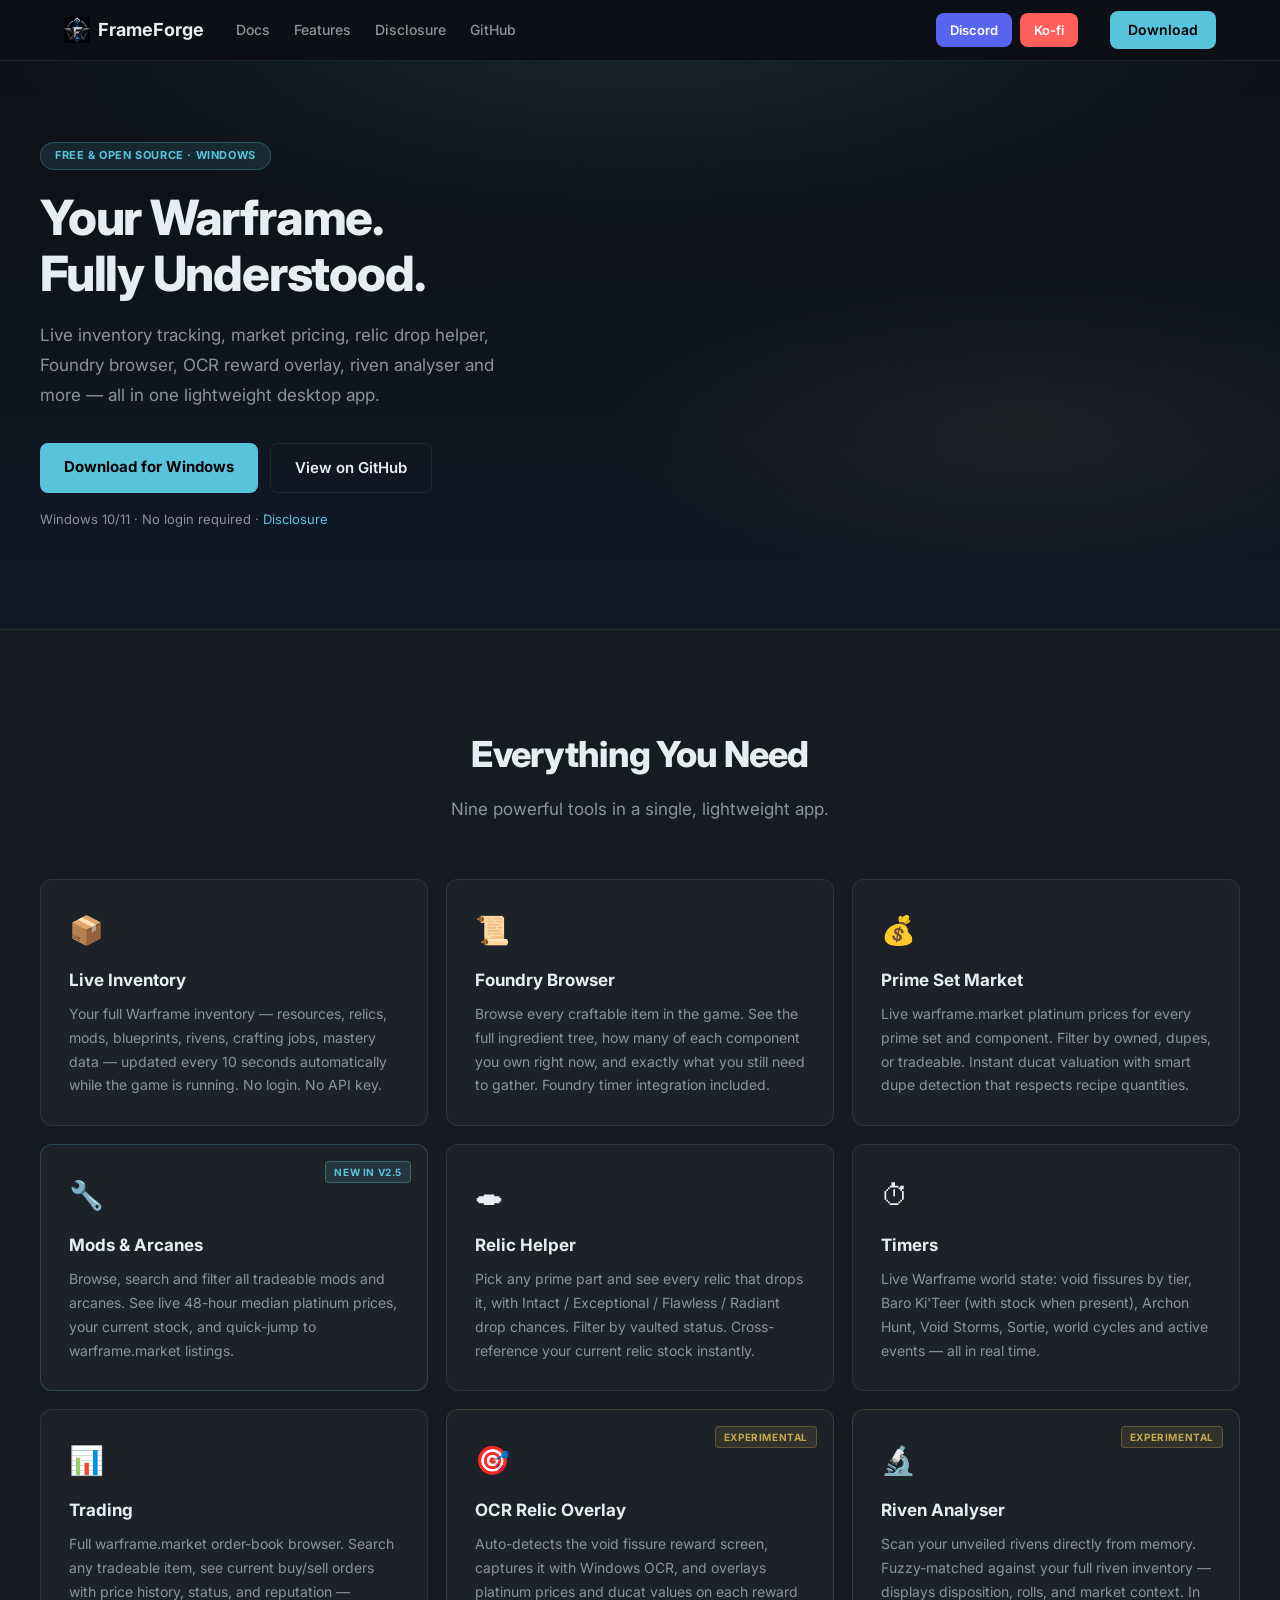
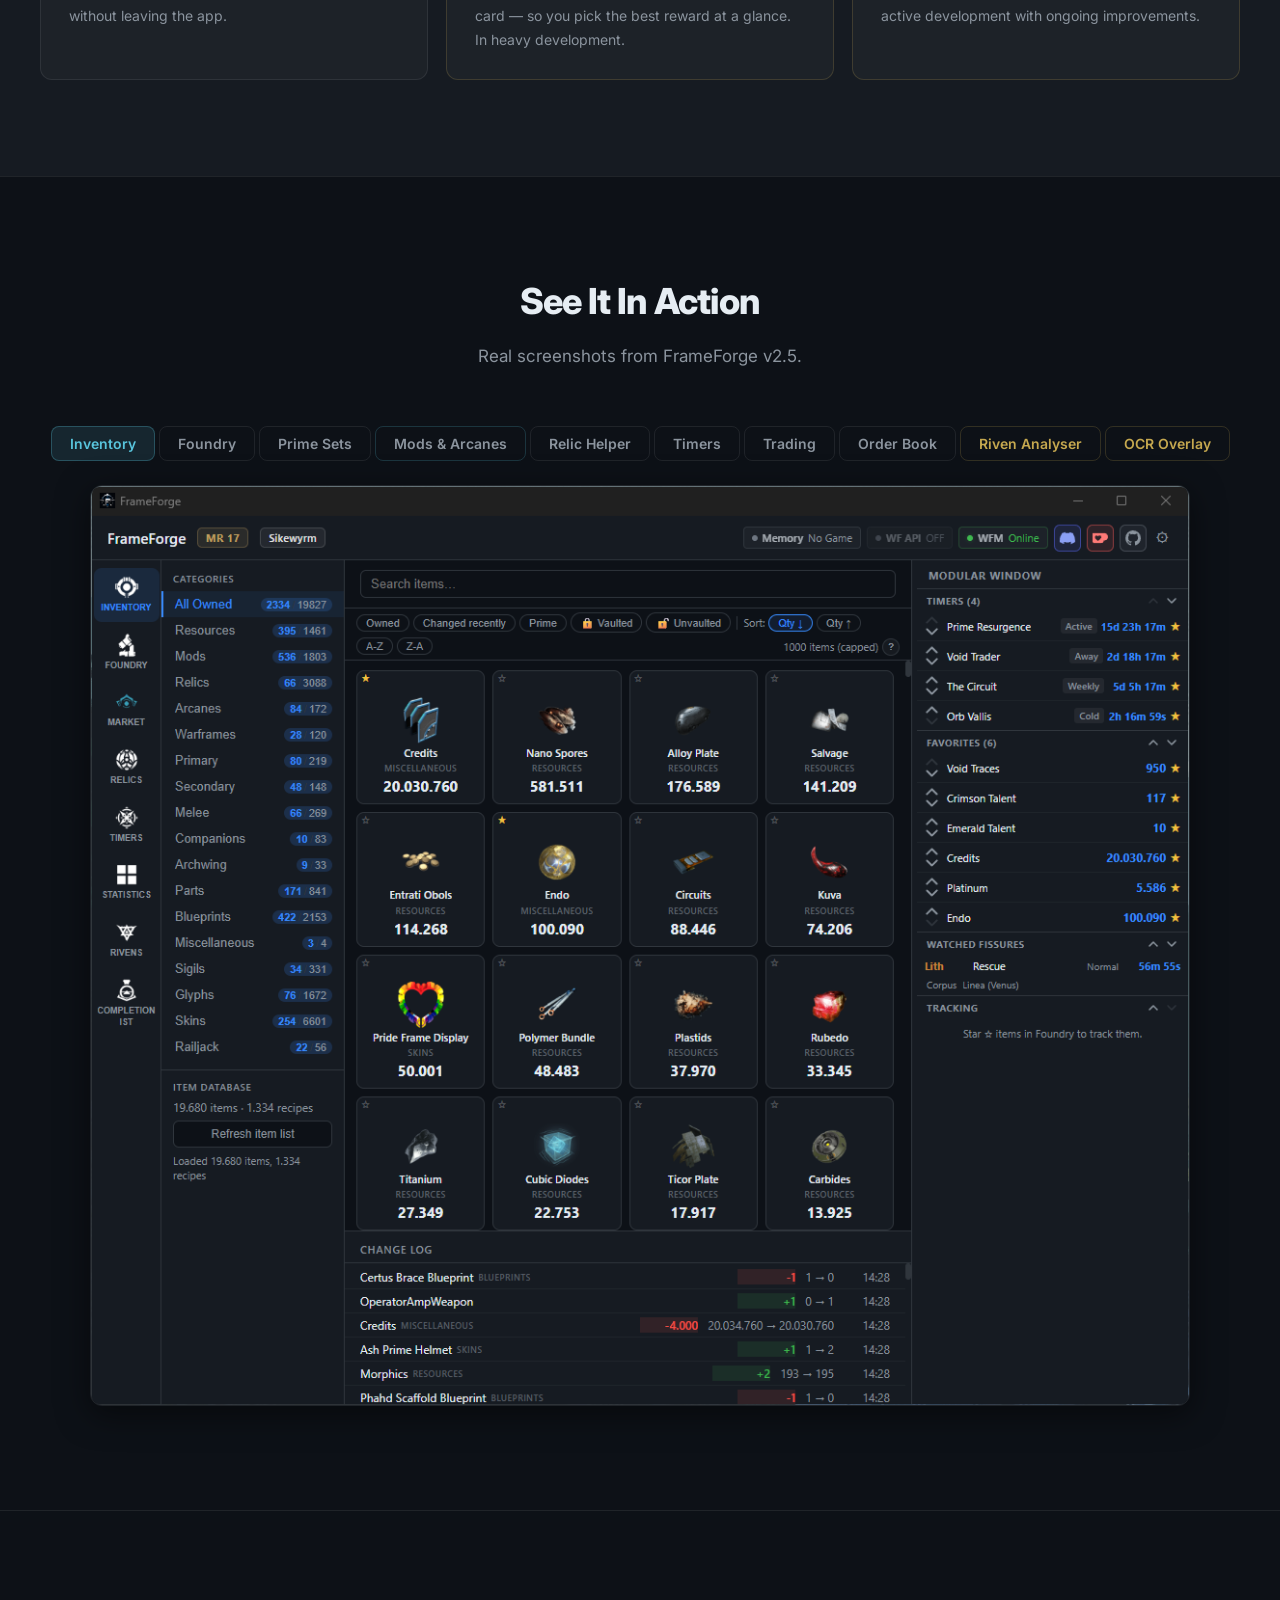
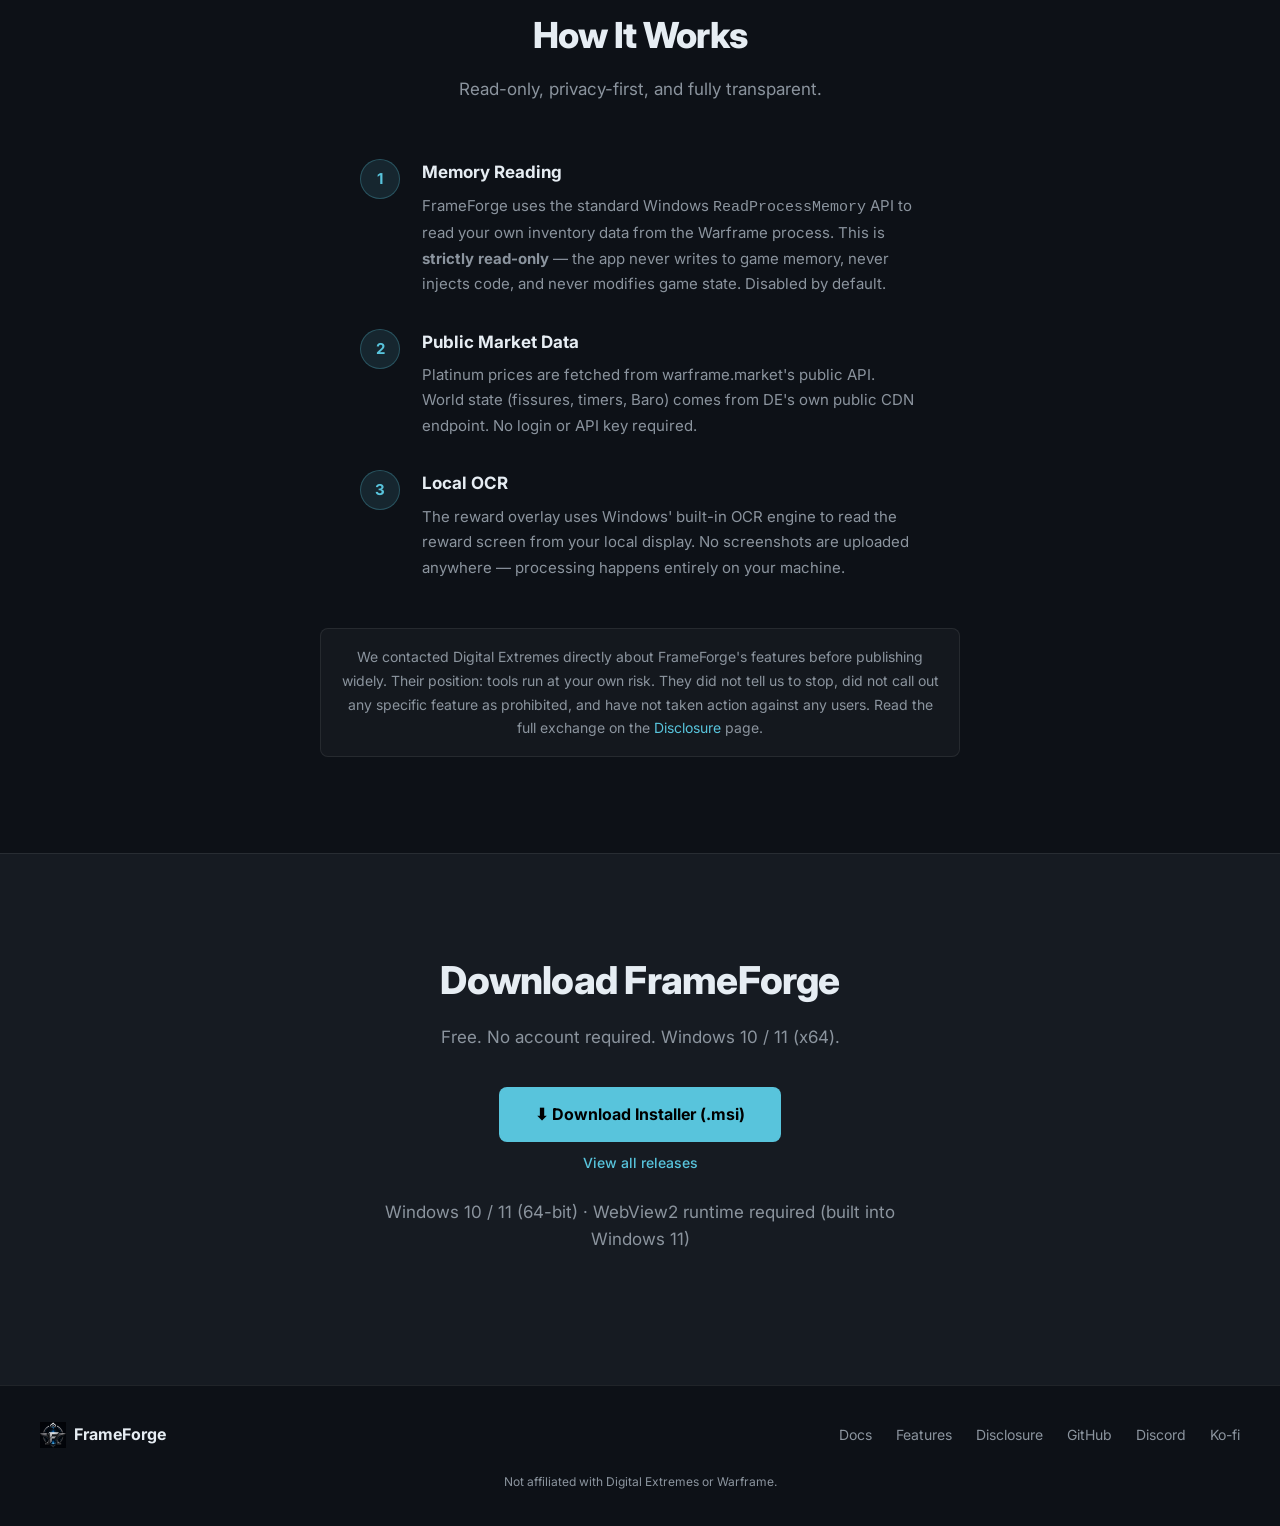
==== commit 9864d398: "Remove fake hero mockup, single-column centered hero" ====
--- a/index.html
+++ b/index.html
@@ -38,7 +38,7 @@
   <section class="hero">
     <div class="hero-bg"></div>
     <div class="hero-inner">
-      <div>
+      <div class="hero-text">
         <div class="hero-badge">Free &amp; Open Source · Windows</div>
         <h1 class="hero-title">Your Warframe.<br>Fully Understood.</h1>
         <p class="hero-subtitle">Live inventory tracking, market pricing, relic drop helper, Foundry browser, OCR reward overlay, riven analyser and more — all in one lightweight desktop app.</p>
@@ -47,33 +47,6 @@
           <a href="https://github.com/WyrmStudios/FrameForge" target="_blank" rel="noopener" class="btn-outline">View on GitHub</a>
         </div>
         <p class="hero-note">Windows 10/11 · No login required · <a href="disclosure.html" style="color:var(--accent);text-decoration:none;">Disclosure</a></p>
-      </div>
-      <div class="hero-visual">
-        <div class="app-preview">
-          <div class="preview-bar">
-            <div class="preview-dot red"></div>
-            <div class="preview-dot yellow"></div>
-            <div class="preview-dot green"></div>
-            <span class="preview-title">FrameForge v2.5.0</span>
-          </div>
-          <div class="preview-content">
-            <div class="preview-header">
-              <span style="font-size:13px;font-weight:600;color:var(--text)">Inventory</span>
-              <span class="preview-status">● Live</span>
-            </div>
-            <div class="preview-tabs">
-              <div class="tab active">Resources</div>
-              <div class="tab">Mods</div>
-              <div class="tab">Relics</div>
-            </div>
-            <div class="preview-items">
-              <div class="preview-item"><span class="item-name">Orokin Cell</span><span class="item-count">247</span></div>
-              <div class="preview-item"><span class="item-name">Platinum</span><span class="item-count gold">850</span></div>
-              <div class="preview-item"><span class="item-name">Endo</span><span class="item-count">14,320</span></div>
-              <div class="preview-item"><span class="item-name">Argon Crystal</span><span class="item-count">3</span></div>
-            </div>
-          </div>
-        </div>
       </div>
     </div>
   </section>
--- a/css/style.css
+++ b/css/style.css
@@ -427,6 +427,7 @@
   border-radius: var(--radius);
   padding: 28px;
   transition: border-color 0.2s, transform 0.2s;
+  position: relative;
 }
 
 .feature-card:hover {
@@ -449,6 +450,46 @@
   font-size: 14px;
   color: var(--text-muted);
   line-height: 1.7;
+}
+
+/* New feature card variant */
+.feature-card-new {
+  border-color: rgba(88, 196, 220, 0.25);
+}
+
+.feature-badge-new {
+  position: absolute;
+  top: 16px;
+  right: 16px;
+  background: var(--accent-dim);
+  color: var(--accent);
+  border: 1px solid rgba(88, 196, 220, 0.35);
+  font-size: 10px;
+  font-weight: 700;
+  letter-spacing: 0.06em;
+  text-transform: uppercase;
+  padding: 2px 8px;
+  border-radius: 4px;
+}
+
+/* Experimental feature card variant */
+.feature-card-experimental {
+  border-color: rgba(197, 168, 79, 0.2);
+}
+
+.feature-badge-experimental {
+  position: absolute;
+  top: 16px;
+  right: 16px;
+  background: rgba(197, 168, 79, 0.12);
+  color: var(--gold);
+  border: 1px solid rgba(197, 168, 79, 0.3);
+  font-size: 10px;
+  font-weight: 700;
+  letter-spacing: 0.06em;
+  text-transform: uppercase;
+  padding: 2px 8px;
+  border-radius: 4px;
 }
 
 /* ── SCREENSHOTS ──────────────────────────────────── */
@@ -490,6 +531,29 @@
   border-color: rgba(88, 196, 220, 0.28);
 }
 
+/* New tab indicator */
+.stab-new {
+  border-color: rgba(88, 196, 220, 0.2);
+}
+
+/* Experimental tab indicator */
+.stab-exp {
+  border-color: rgba(197, 168, 79, 0.2);
+  color: var(--gold);
+}
+
+.stab-exp:hover {
+  color: var(--gold);
+  background: rgba(197, 168, 79, 0.06);
+  border-color: rgba(197, 168, 79, 0.35);
+}
+
+.stab-exp.active {
+  color: var(--gold);
+  background: rgba(197, 168, 79, 0.1);
+  border-color: rgba(197, 168, 79, 0.4);
+}
+
 .stab-panels {
   position: relative;
 }
@@ -497,6 +561,7 @@
 .stab-panel {
   display: none;
   text-align: center;
+  position: relative;
 }
 
 .stab-panel.active {
@@ -511,6 +576,25 @@
   box-shadow: var(--shadow);
 }
 
+/* Experimental panel overlay badge */
+.stab-panel-exp img {
+  border-color: rgba(197, 168, 79, 0.25);
+}
+
+.exp-badge-overlay {
+  display: inline-block;
+  background: rgba(197, 168, 79, 0.12);
+  color: var(--gold);
+  border: 1px solid rgba(197, 168, 79, 0.3);
+  font-size: 11px;
+  font-weight: 700;
+  letter-spacing: 0.05em;
+  text-transform: uppercase;
+  padding: 4px 12px;
+  border-radius: 4px;
+  margin-bottom: 12px;
+}
+
 .screenshot-caption {
   margin-top: 14px;
   font-size: 14px;
@@ -566,6 +650,29 @@
   line-height: 1.7;
 }
 
+/* How it works — footer note box */
+.how-note {
+  max-width: 640px;
+  margin: 48px auto 0;
+  padding: 16px 20px;
+  background: rgba(255, 255, 255, 0.03);
+  border: 1px solid var(--border);
+  border-radius: var(--radius-sm);
+  font-size: 14px;
+  color: var(--text-muted);
+  line-height: 1.7;
+  text-align: center;
+}
+
+.how-note a {
+  color: var(--accent);
+  text-decoration: none;
+}
+
+.how-note a:hover {
+  text-decoration: underline;
+}
+
 /* ── DOWNLOAD ─────────────────────────────────────── */
 
 .download {
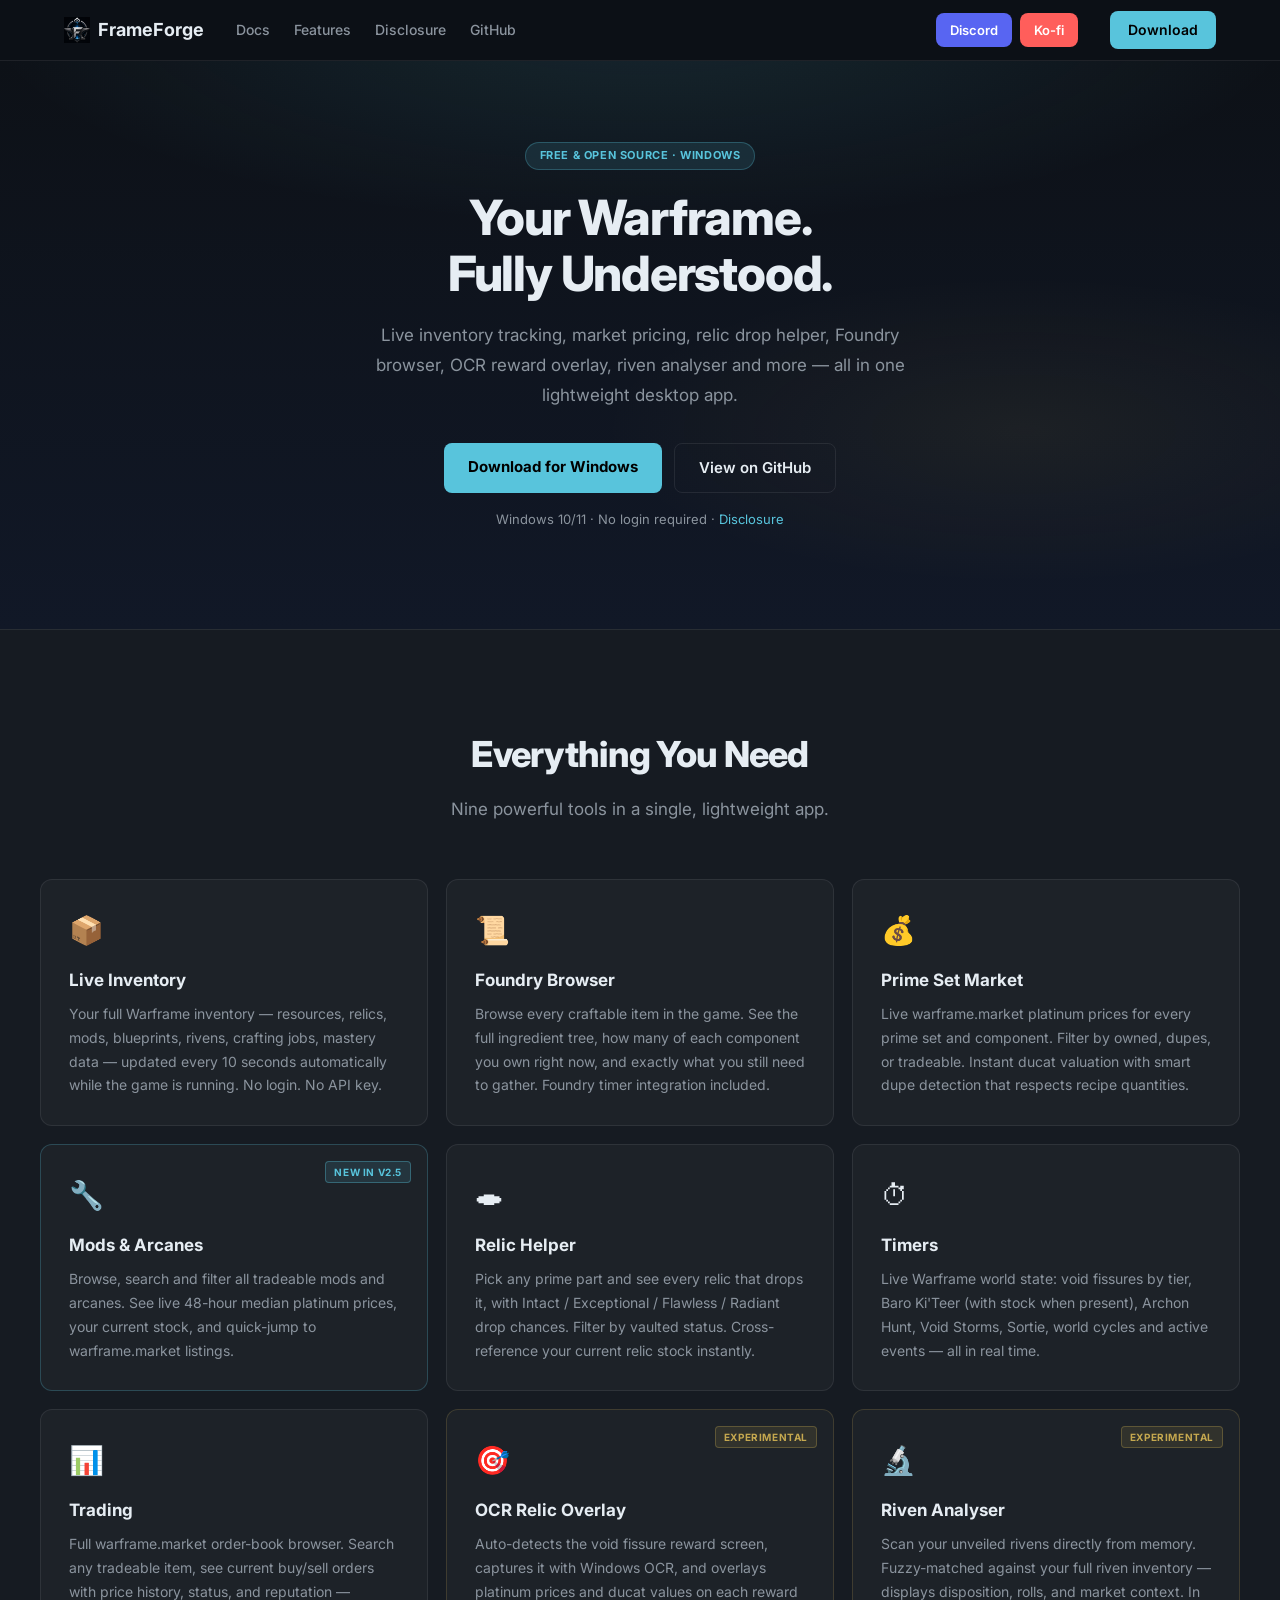
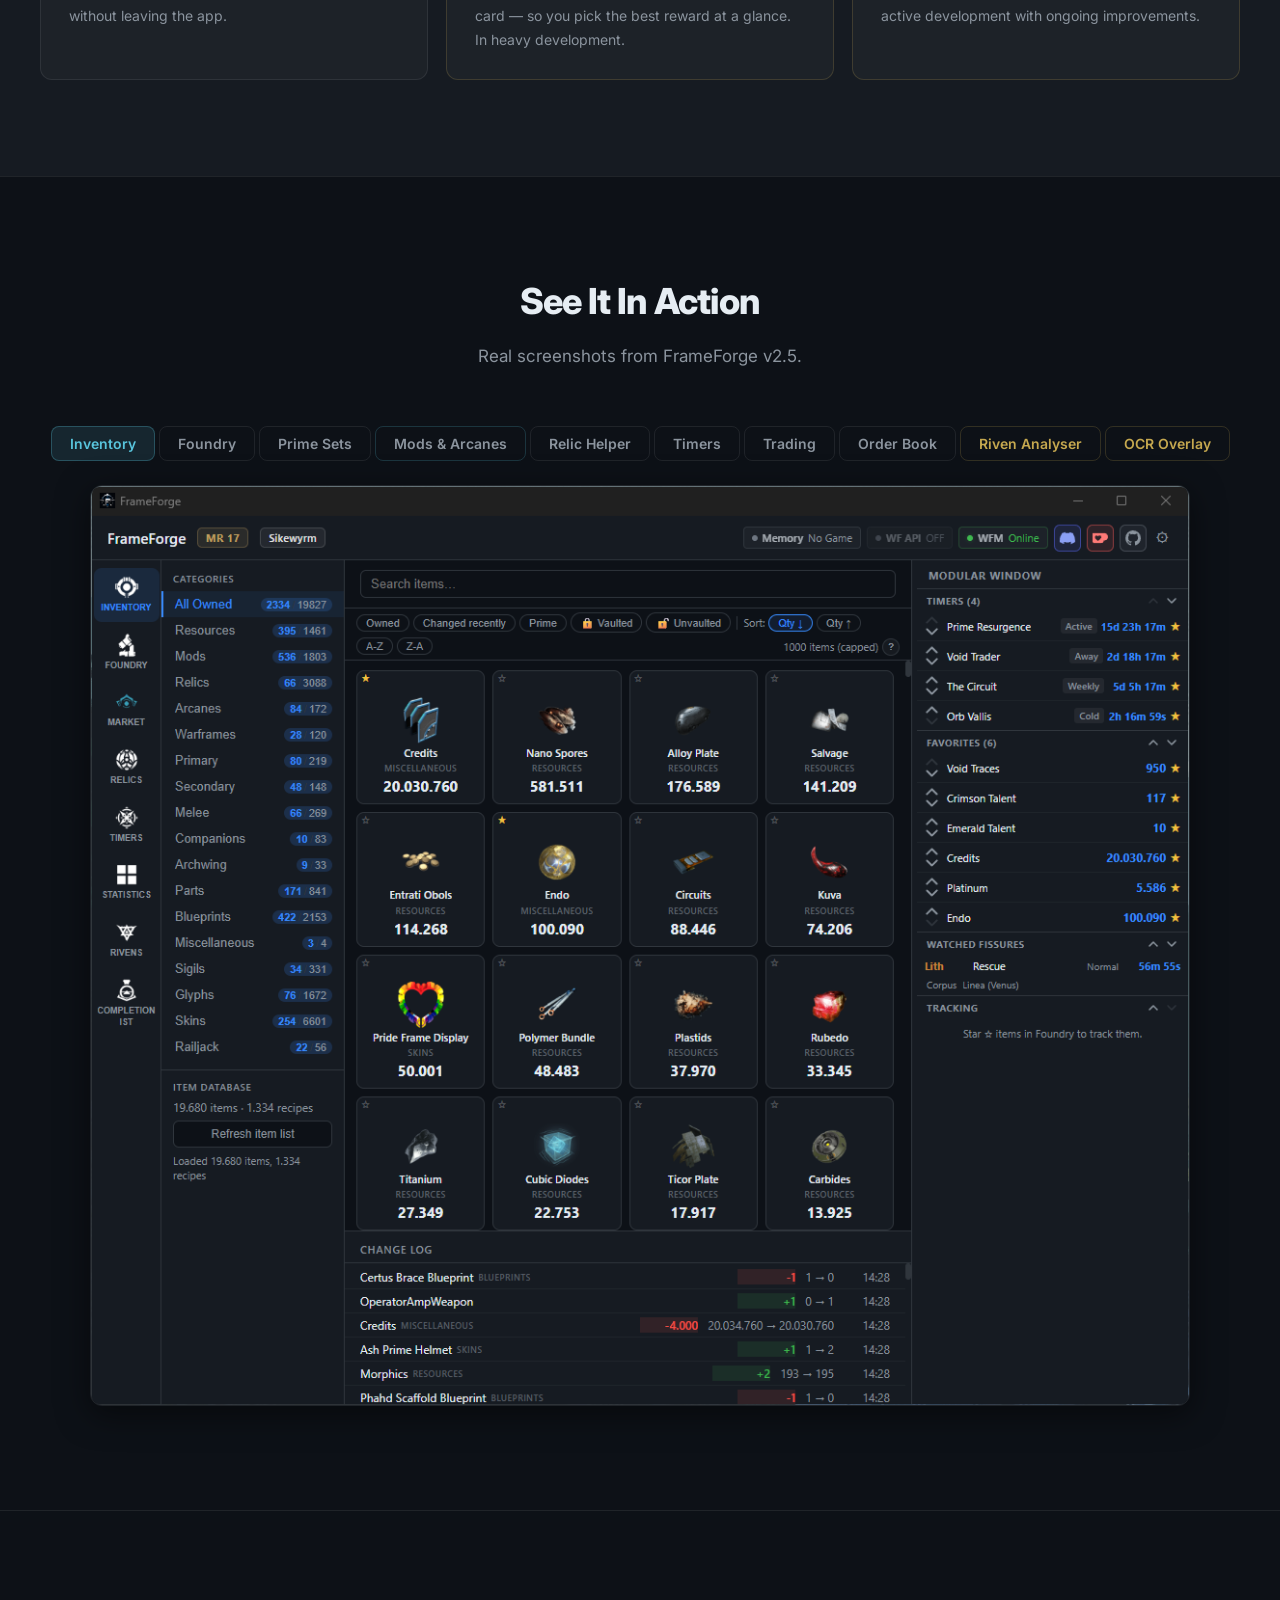
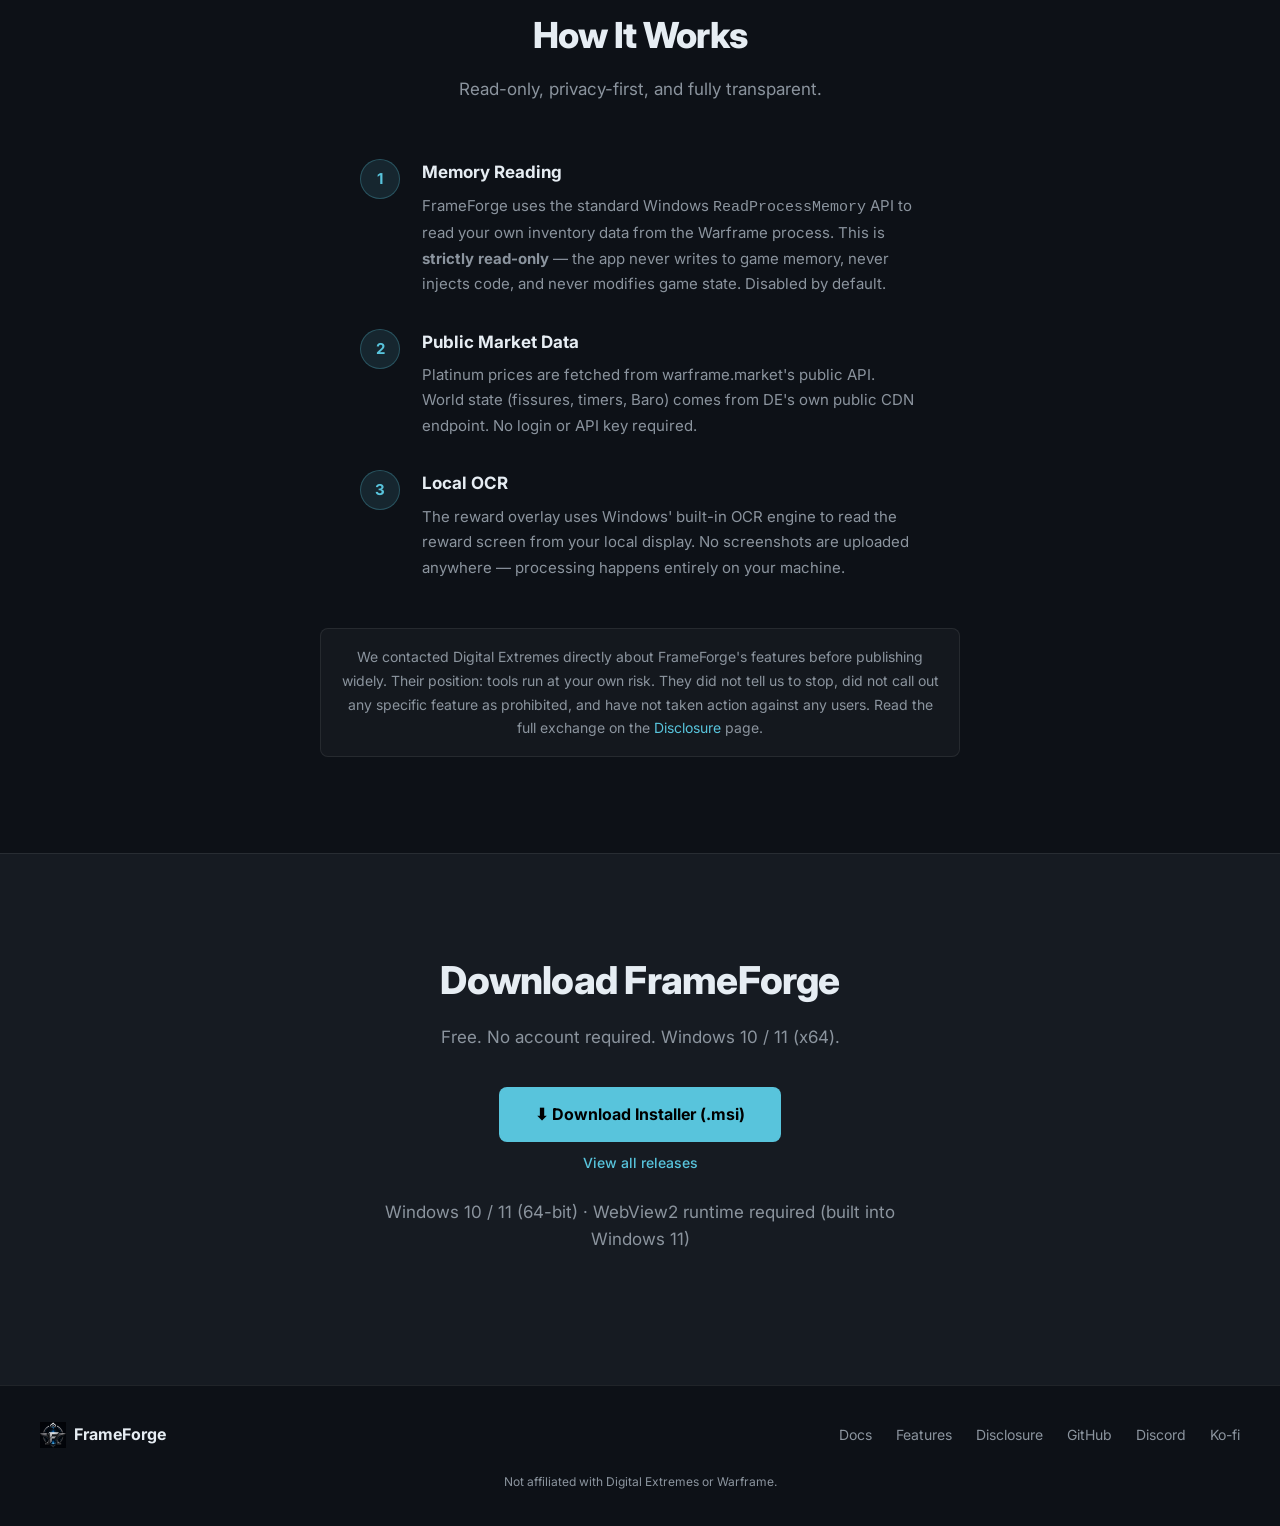
==== commit d8dbee88: "Fix hero centering: flex column + align-items center" ====
--- a/index.html
+++ b/index.html
@@ -38,16 +38,14 @@
   <section class="hero">
     <div class="hero-bg"></div>
     <div class="hero-inner">
-      <div class="hero-text">
-        <div class="hero-badge">Free &amp; Open Source · Windows</div>
-        <h1 class="hero-title">Your Warframe.<br>Fully Understood.</h1>
-        <p class="hero-subtitle">Live inventory tracking, market pricing, relic drop helper, Foundry browser, OCR reward overlay, riven analyser and more — all in one lightweight desktop app.</p>
-        <div class="hero-actions">
-          <a href="#download" class="btn-primary">Download for Windows</a>
-          <a href="https://github.com/WyrmStudios/FrameForge" target="_blank" rel="noopener" class="btn-outline">View on GitHub</a>
-        </div>
-        <p class="hero-note">Windows 10/11 · No login required · <a href="disclosure.html" style="color:var(--accent);text-decoration:none;">Disclosure</a></p>
-      </div>
+      <div class="hero-badge">Free &amp; Open Source · Windows</div>
+      <h1 class="hero-title">Your Warframe.<br>Fully Understood.</h1>
+      <p class="hero-subtitle">Live inventory tracking, market pricing, relic drop helper, Foundry browser, OCR reward overlay, riven analyser and more — all in one lightweight desktop app.</p>
+      <div class="hero-actions">
+        <a href="#download" class="btn-primary">Download for Windows</a>
+        <a href="https://github.com/WyrmStudios/FrameForge" target="_blank" rel="noopener" class="btn-outline">View on GitHub</a>
+      </div>
+      <p class="hero-note">Windows 10/11 · No login required · <a href="disclosure.html" style="color:var(--accent);text-decoration:none;">Disclosure</a></p>
     </div>
   </section>
 
--- a/css/style.css
+++ b/css/style.css
@@ -158,12 +158,14 @@
 
 .hero-inner {
   position: relative;
-  max-width: 1200px;
+  max-width: 780px;
   margin: 0 auto;
-  display: grid;
-  grid-template-columns: 1fr 1fr;
-  gap: 64px;
-  align-items: center;
+  text-align: center;
+}
+
+.hero-text {
+  max-width: 640px;
+  margin: 0 auto;
 }
 
 .hero-badge {
@@ -197,11 +199,14 @@
   color: var(--text-muted);
   line-height: 1.75;
   margin-bottom: 32px;
-  max-width: 480px;
+  max-width: 560px;
+  margin-left: auto;
+  margin-right: auto;
 }
 
 .hero-actions {
   display: flex;
+  justify-content: center;
   gap: 12px;
   flex-wrap: wrap;
   margin-bottom: 16px;
@@ -579,6 +584,8 @@
 /* Experimental panel overlay badge */
 .stab-panel-exp img {
   border-color: rgba(197, 168, 79, 0.25);
+  max-width: min(100%, 480px);
+  width: auto;
 }
 
 .exp-badge-overlay {
@@ -784,19 +791,6 @@
 /* ── RESPONSIVE ───────────────────────────────────── */
 
 @media (max-width: 820px) {
-  .hero-inner {
-    grid-template-columns: 1fr;
-    gap: 48px;
-  }
-
-  .hero-visual {
-    order: -1;
-  }
-
-  .app-preview {
-    max-width: 100%;
-  }
-
   .nav-links {
     display: none;
   }
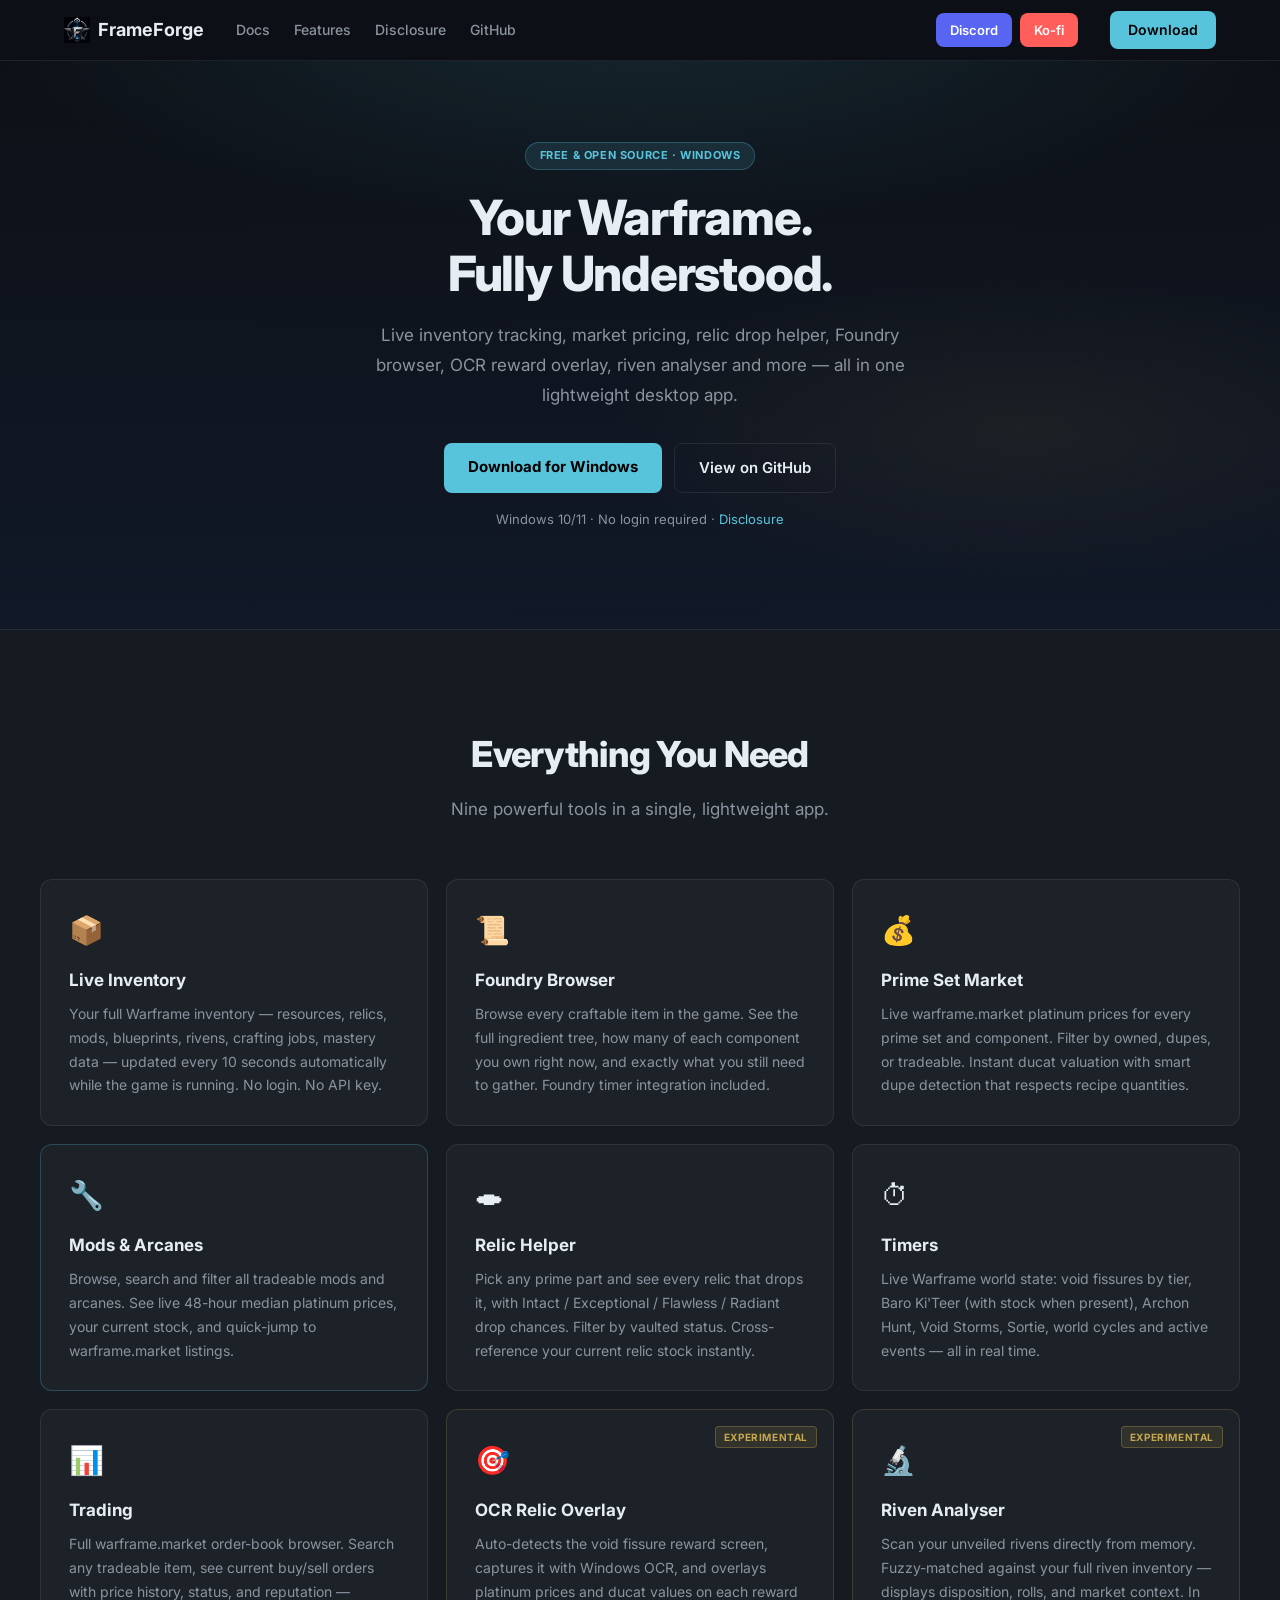
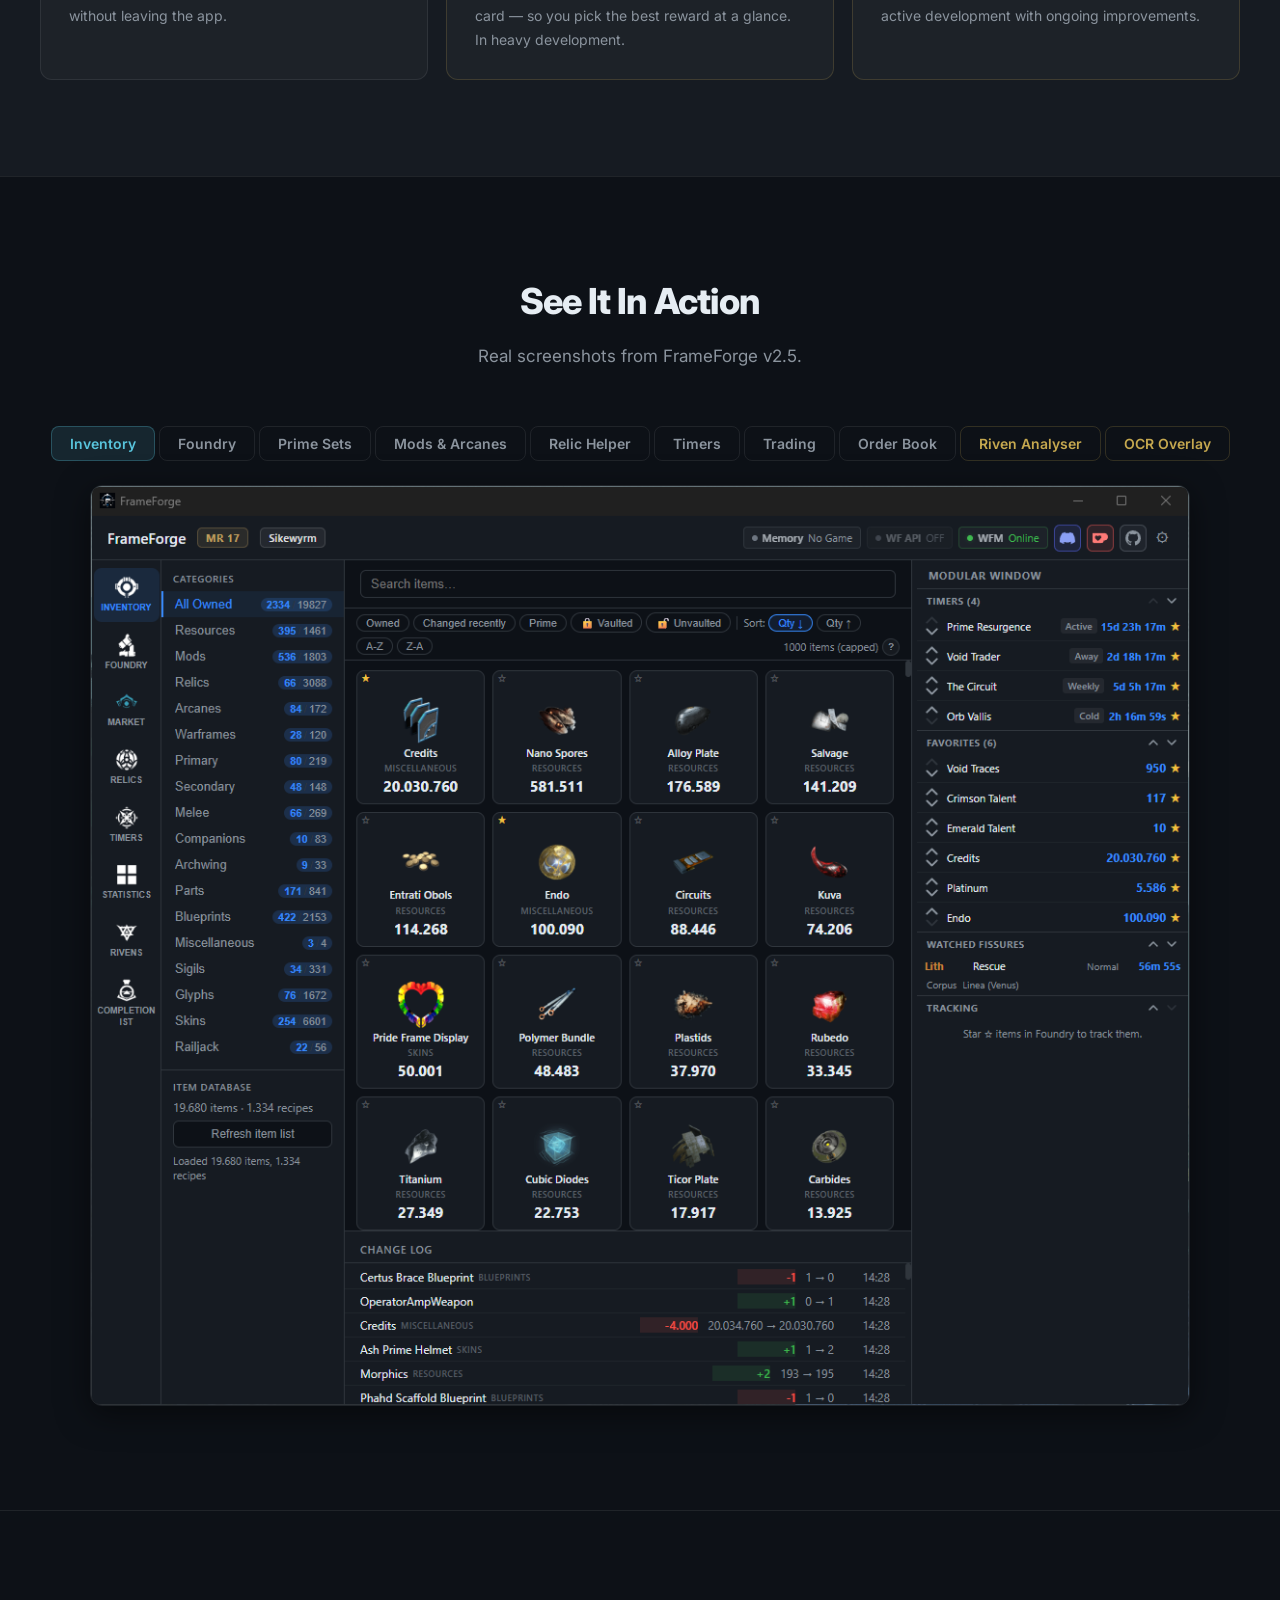
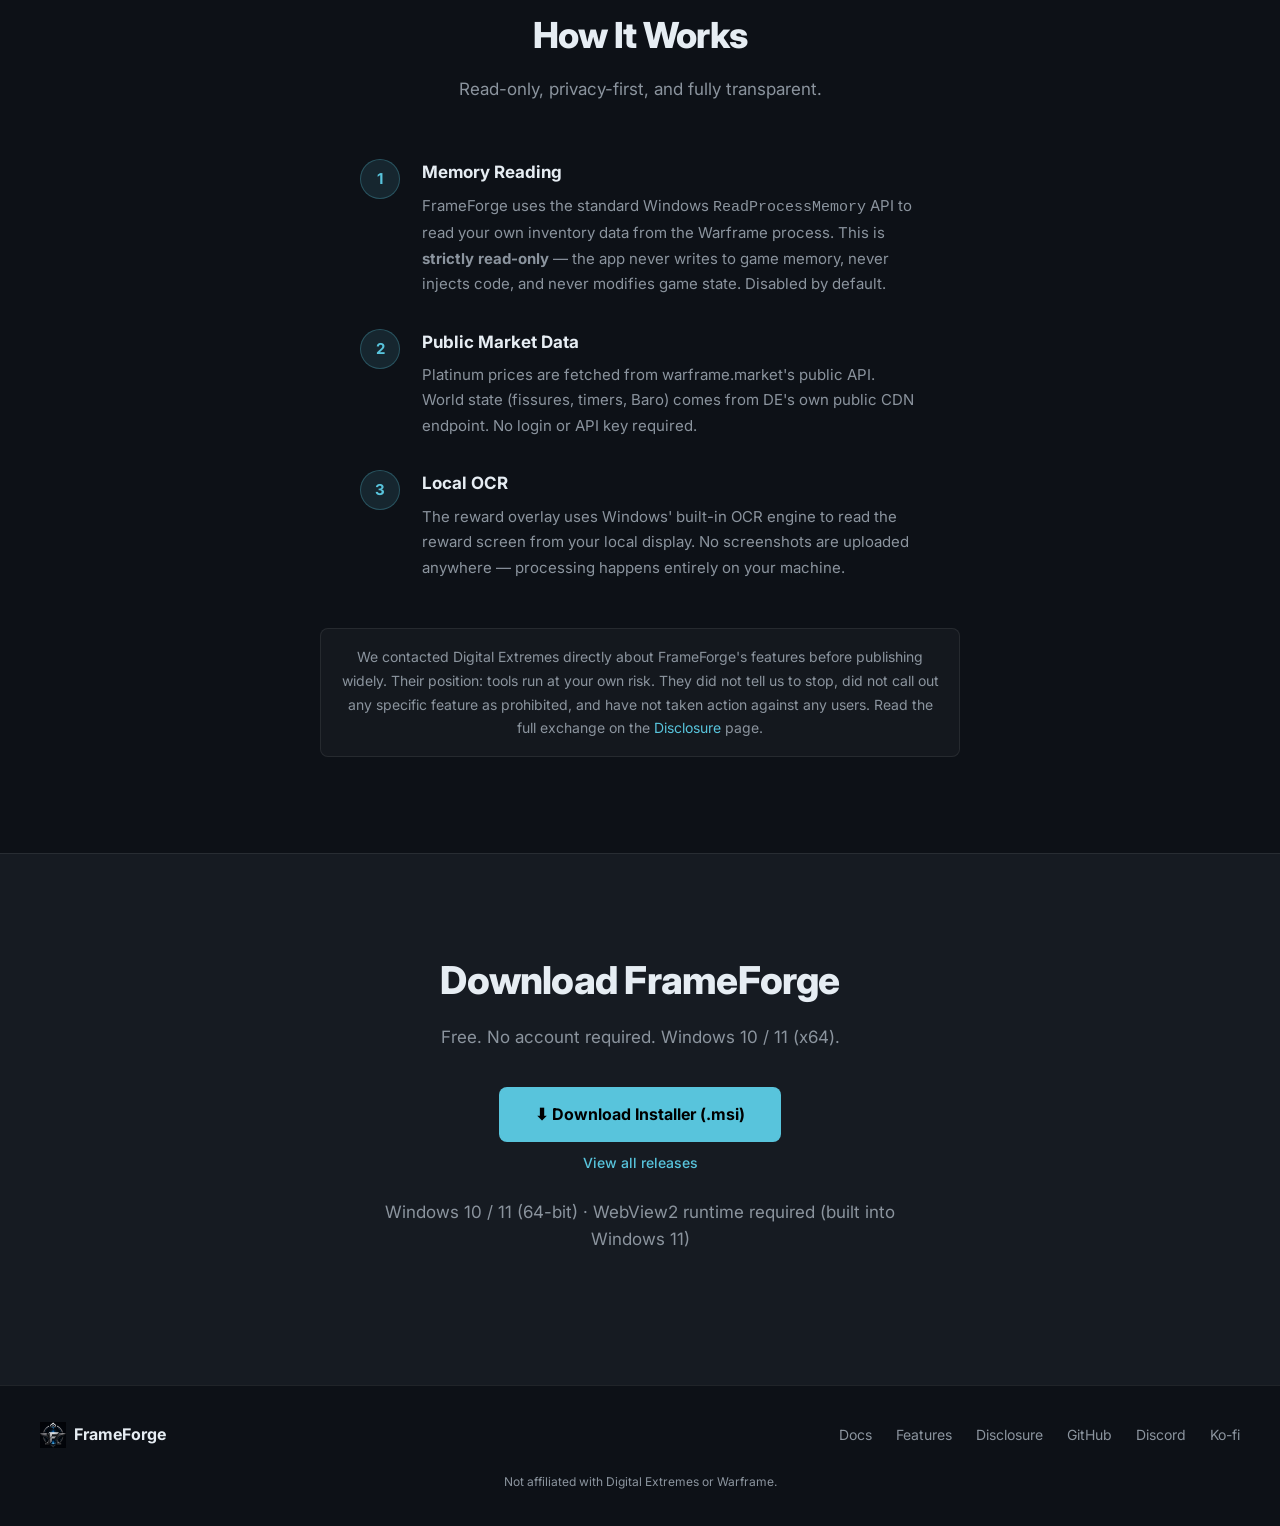
==== commit 3e025c67: "chore: remove New in v2.5 badge from Mods & Arcanes" ====
--- a/index.html
+++ b/index.html
@@ -77,7 +77,6 @@
         </div>
 
         <div class="feature-card feature-card-new">
-          <div class="feature-badge-new">New in v2.5</div>
           <div class="feature-icon">🔧</div>
           <h3>Mods &amp; Arcanes</h3>
           <p>Browse, search and filter all tradeable mods and arcanes. See live 48-hour median platinum prices, your current stock, and quick-jump to warframe.market listings.</p>
@@ -131,7 +130,7 @@
         <button class="stab active"     data-target="ss-inventory">Inventory</button>
         <button class="stab"            data-target="ss-foundry">Foundry</button>
         <button class="stab"            data-target="ss-primesets">Prime Sets</button>
-        <button class="stab stab-new"   data-target="ss-mods">Mods &amp; Arcanes</button>
+        <button class="stab"            data-target="ss-mods">Mods &amp; Arcanes</button>
         <button class="stab"            data-target="ss-relic">Relic Helper</button>
         <button class="stab"            data-target="ss-timers">Timers</button>
         <button class="stab"            data-target="ss-trading">Trading</button>
@@ -151,7 +150,7 @@
           <img src="assets/Market-Prime Sets-FrameForge.png" alt="FrameForge Market Helper — prime set platinum prices">
         </div>
         <div class="stab-panel" id="ss-mods">
-          <img src="assets/Market-Mods and Arcanes-FrameForge.png" alt="FrameForge Market Helper — mods and arcanes pricing (new in v2.5)">
+          <img src="assets/Market-Mods and Arcanes-FrameForge.png" alt="FrameForge Market Helper — mods and arcanes pricing">
         </div>
         <div class="stab-panel" id="ss-relic">
           <img src="assets/Relics-FrameForge.png" alt="FrameForge Relic Helper — drop chance browser">
--- a/css/style.css
+++ b/css/style.css
@@ -163,11 +163,6 @@
   text-align: center;
 }
 
-.hero-text {
-  max-width: 640px;
-  margin: 0 auto;
-}
-
 .hero-badge {
   display: inline-block;
   background: var(--accent-dim);
@@ -206,10 +201,10 @@
 
 .hero-actions {
   display: flex;
-  justify-content: center;
   gap: 12px;
   flex-wrap: wrap;
-  margin-bottom: 16px;
+  width: fit-content;
+  margin: 0 auto 16px;
 }
 
 .btn-primary {
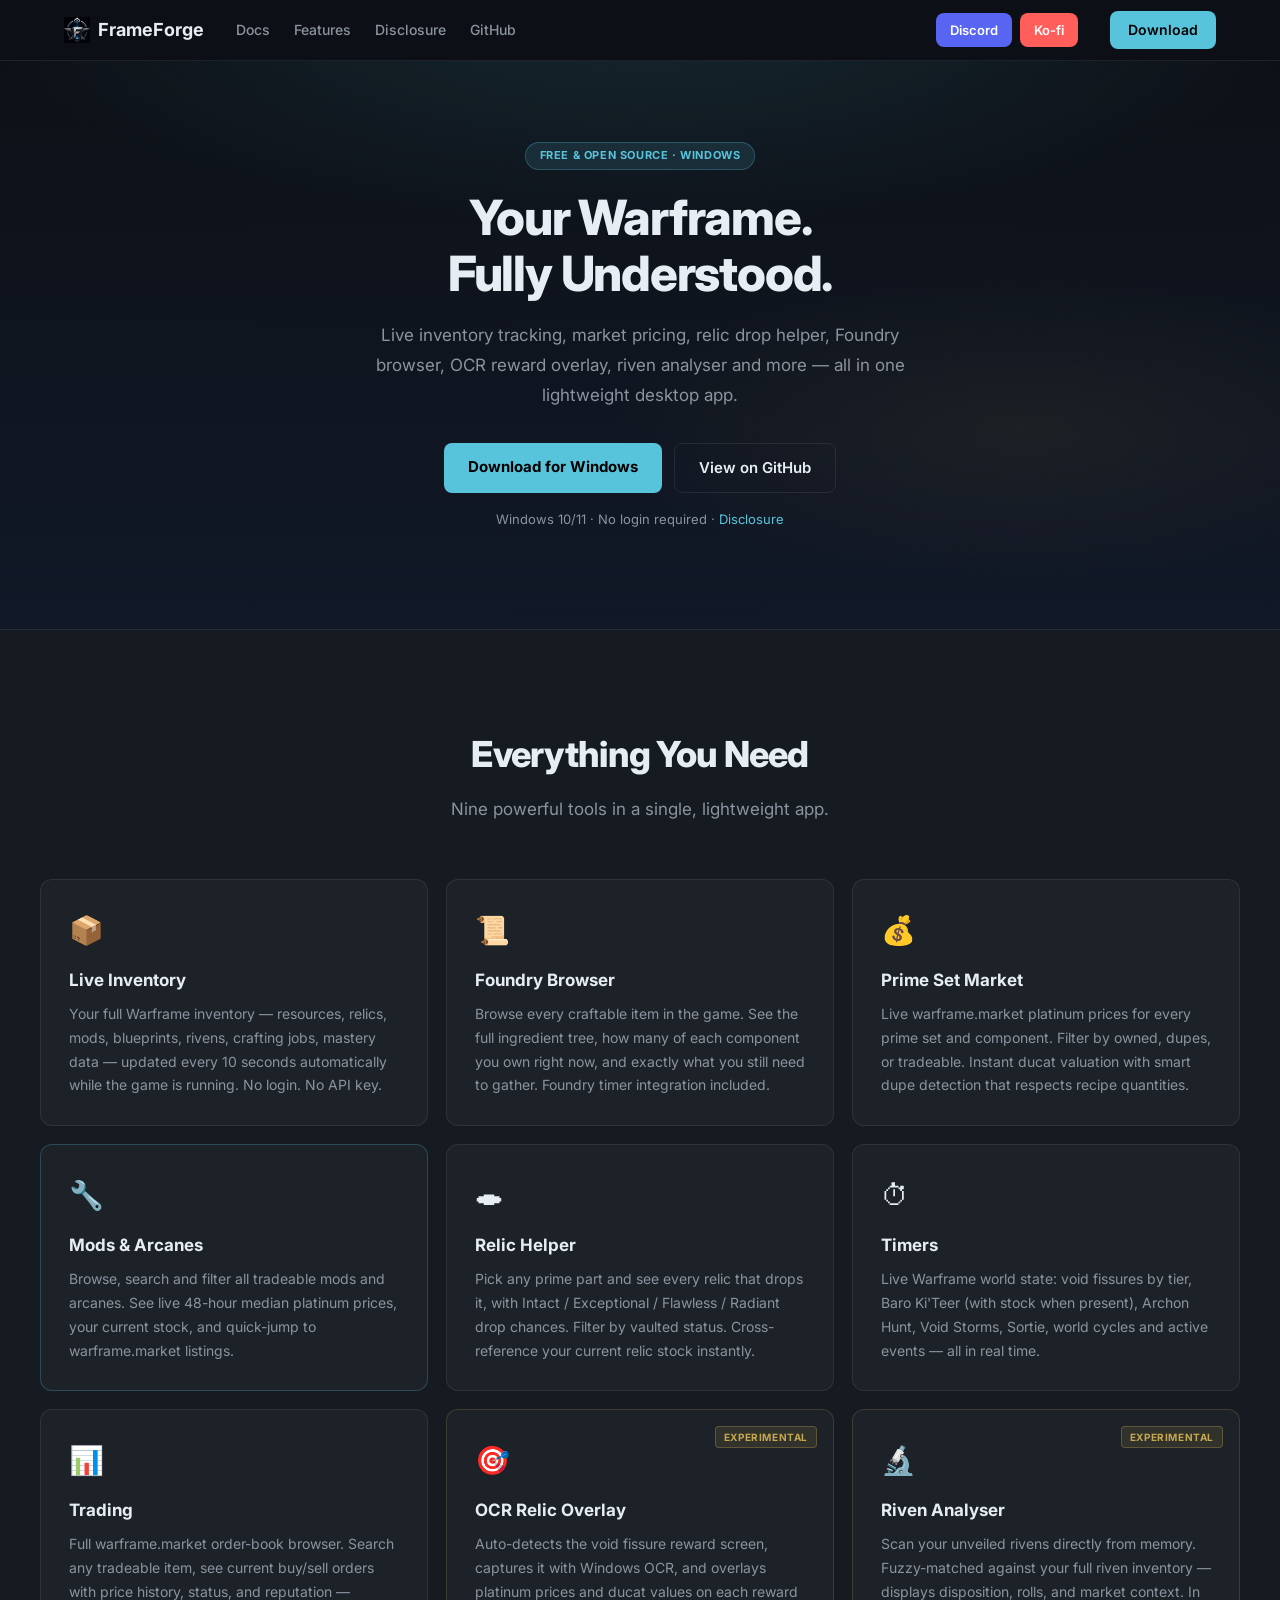
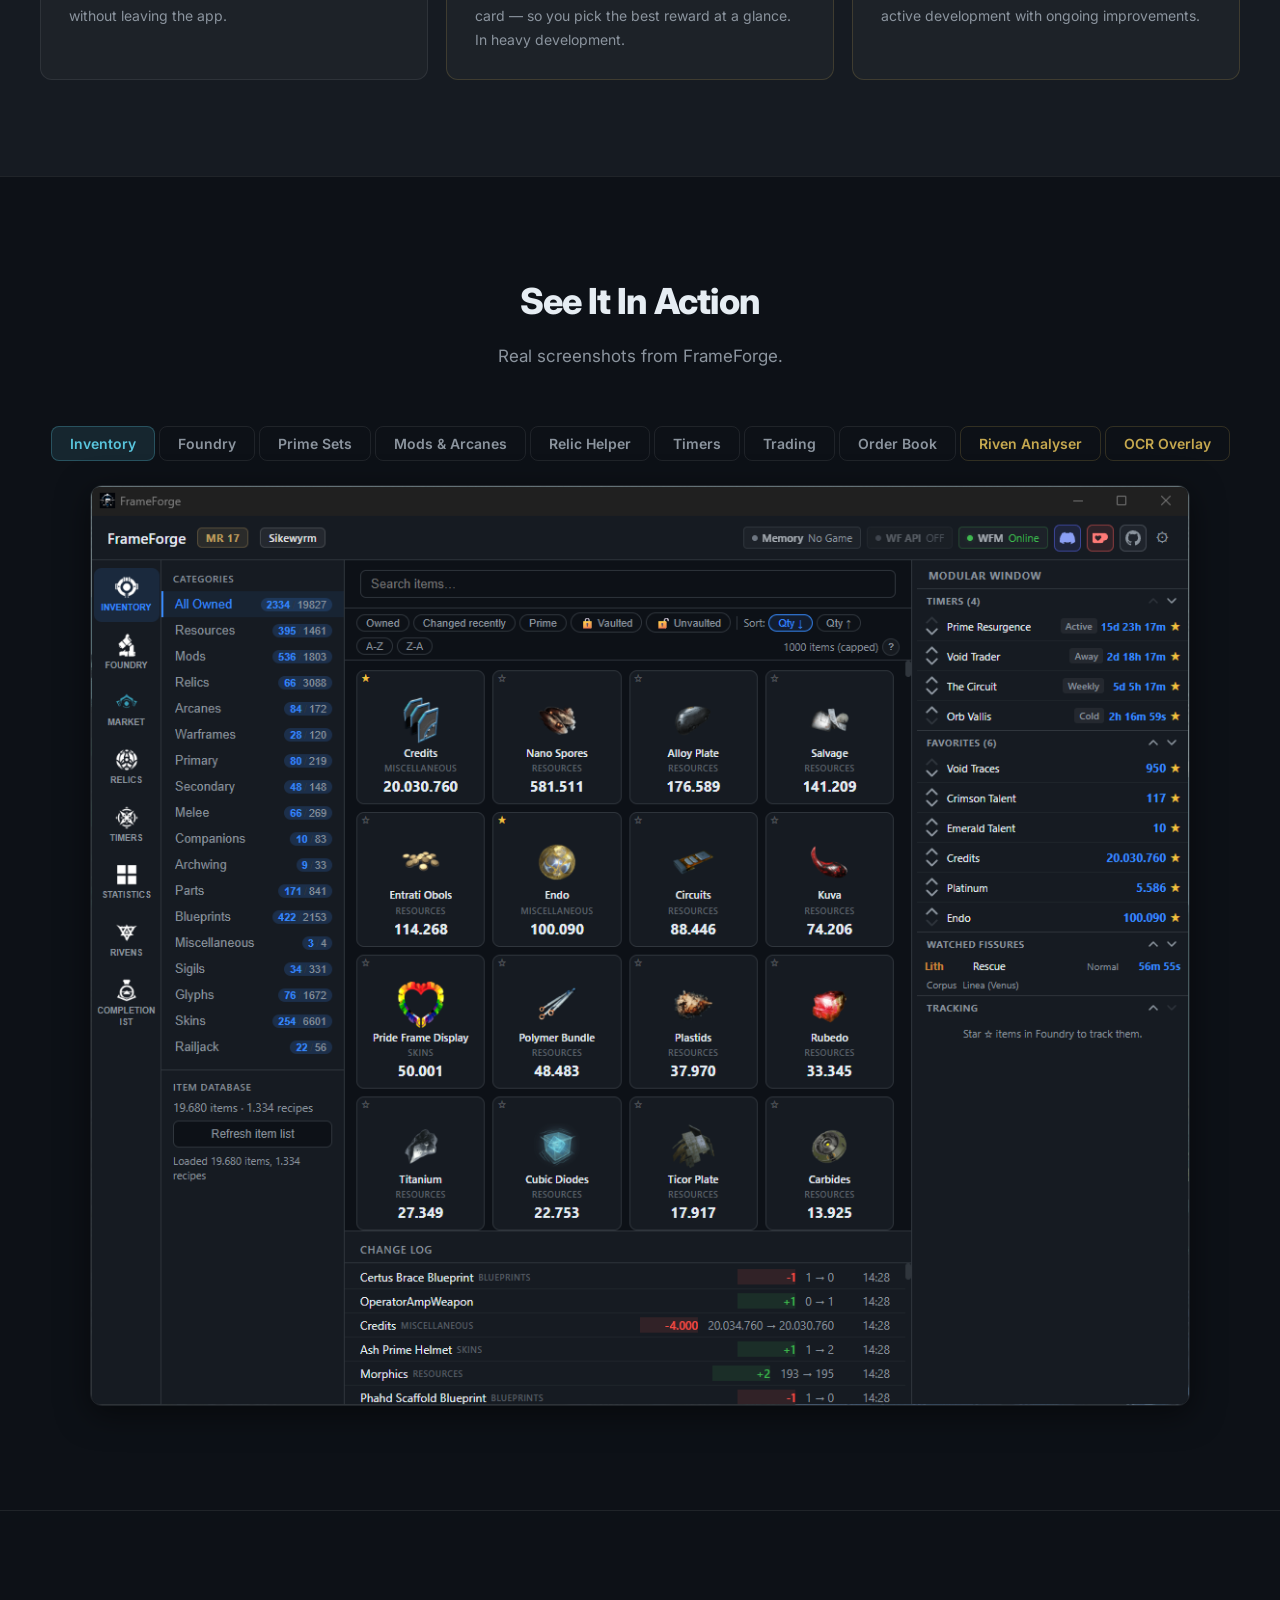
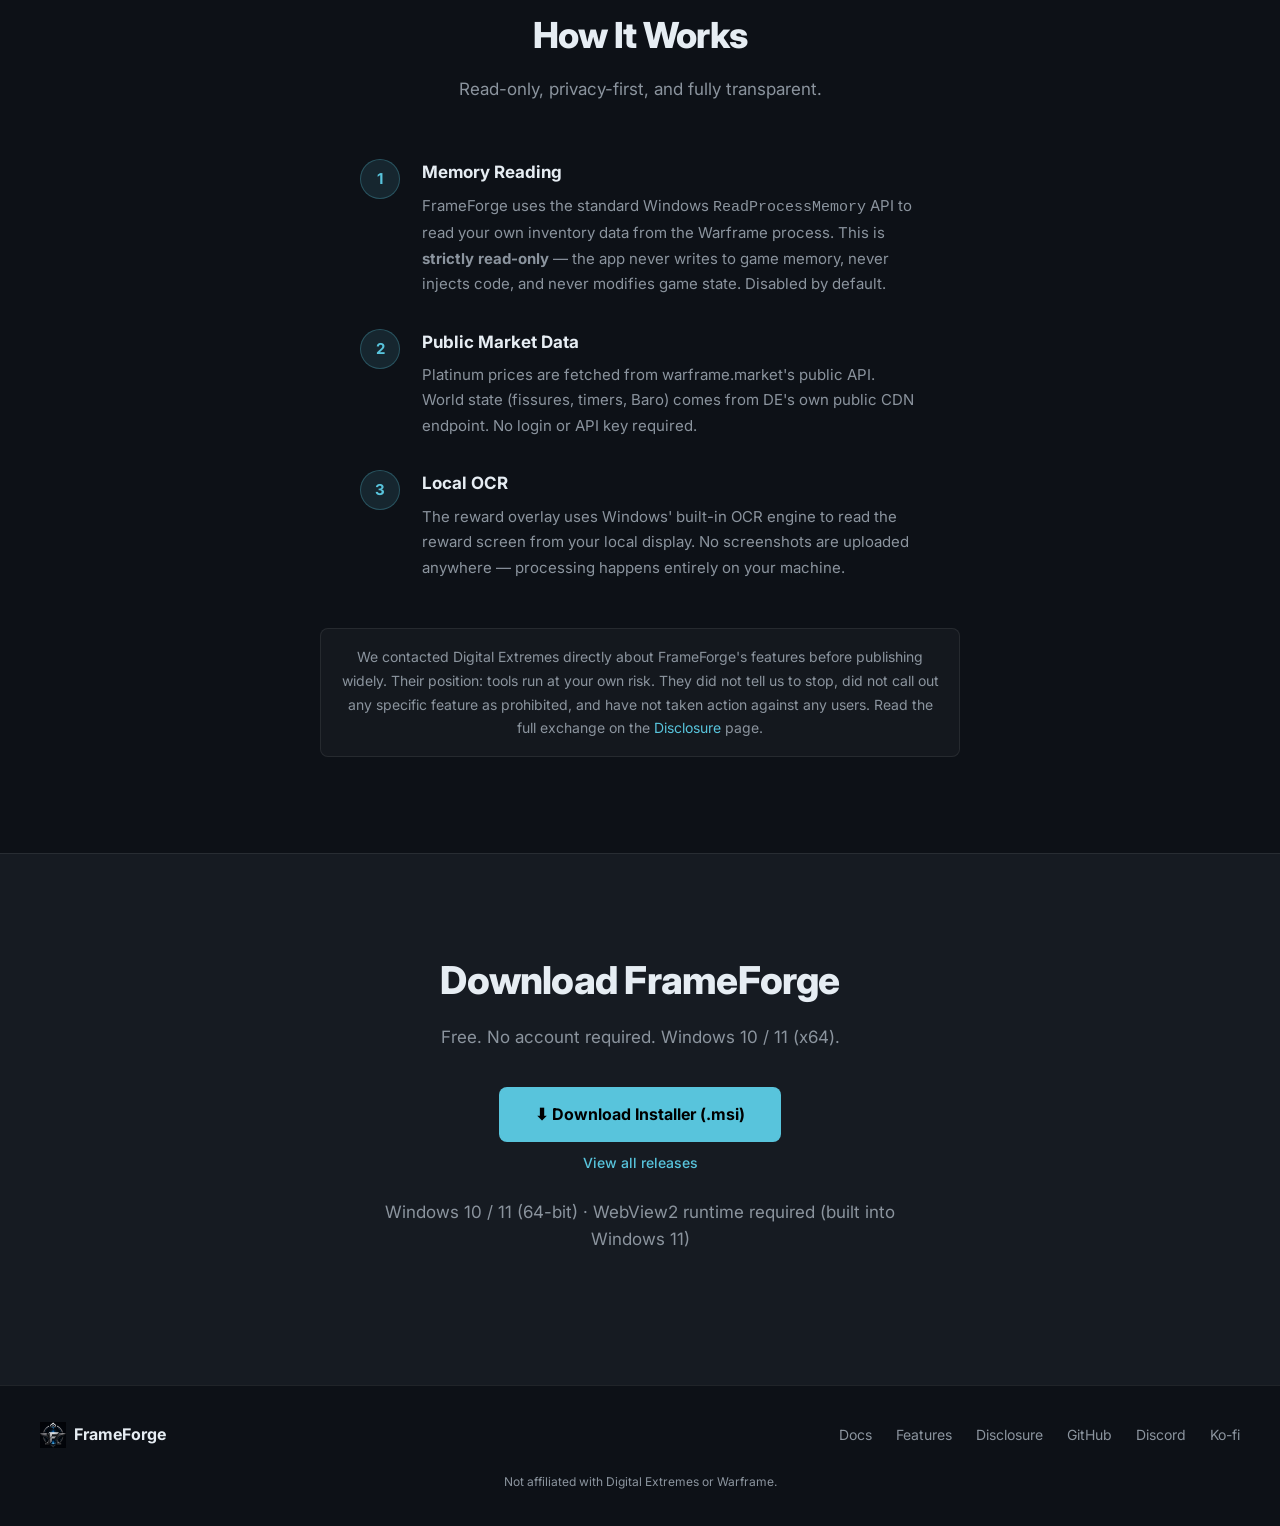
==== commit ae38c121: "chore: remove version number from screenshots subtitle" ====
--- a/index.html
+++ b/index.html
@@ -123,7 +123,7 @@
     <div class="section-inner">
       <div class="section-header">
         <h2>See It In Action</h2>
-        <p>Real screenshots from FrameForge v2.5.</p>
+        <p>Real screenshots from FrameForge.</p>
       </div>
 
       <div class="stab-list">
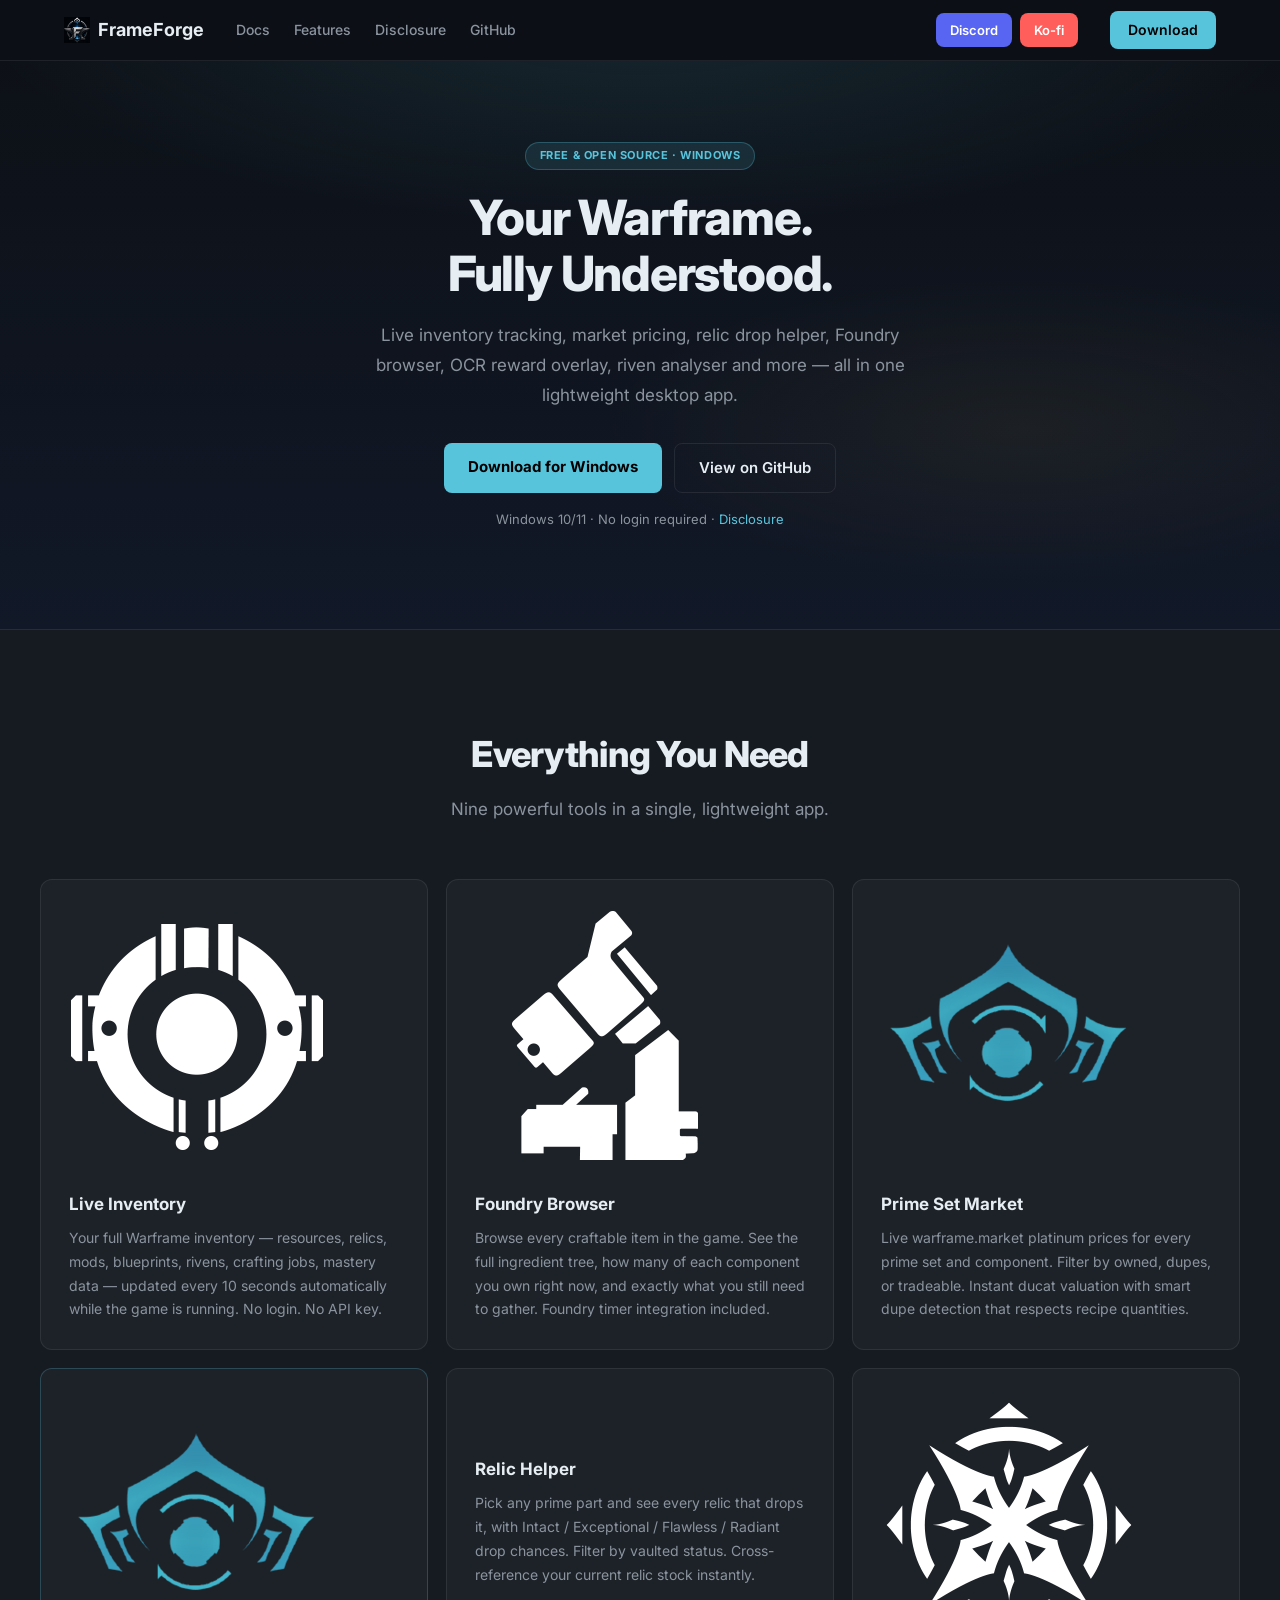
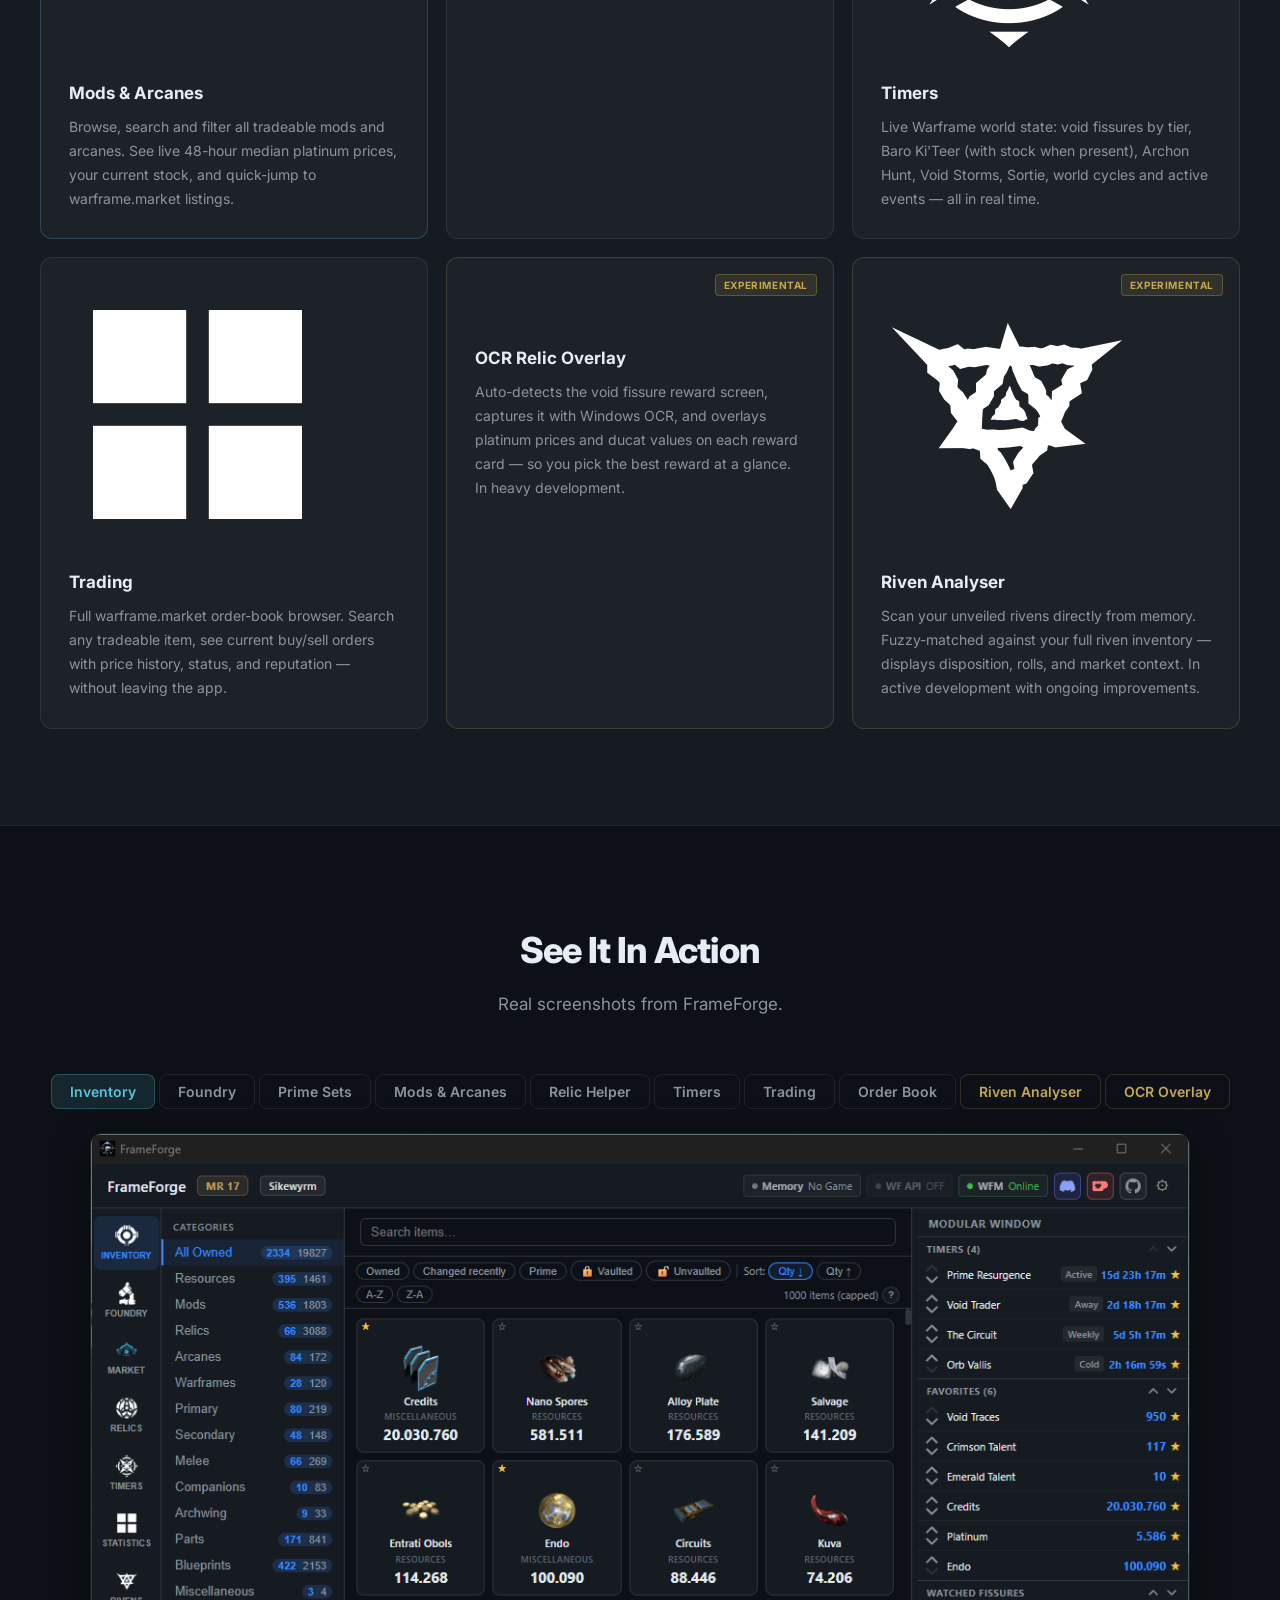
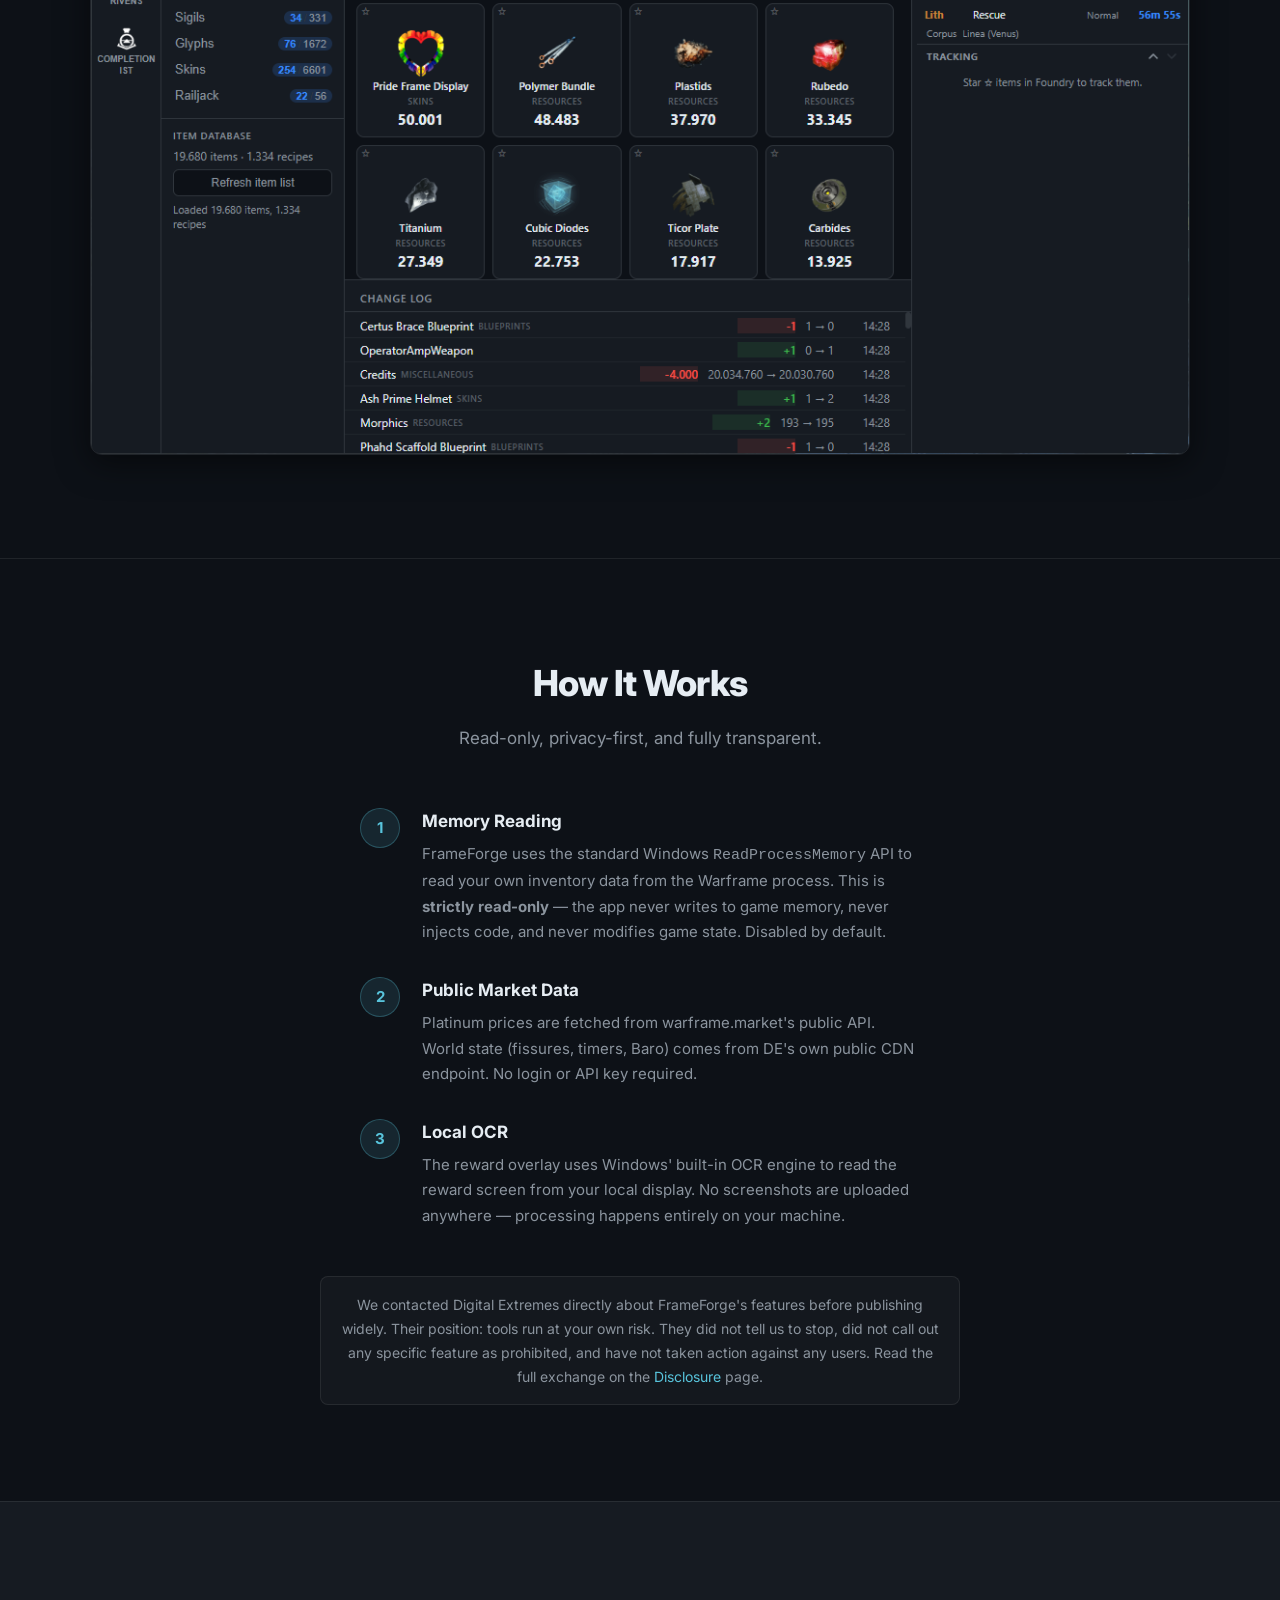
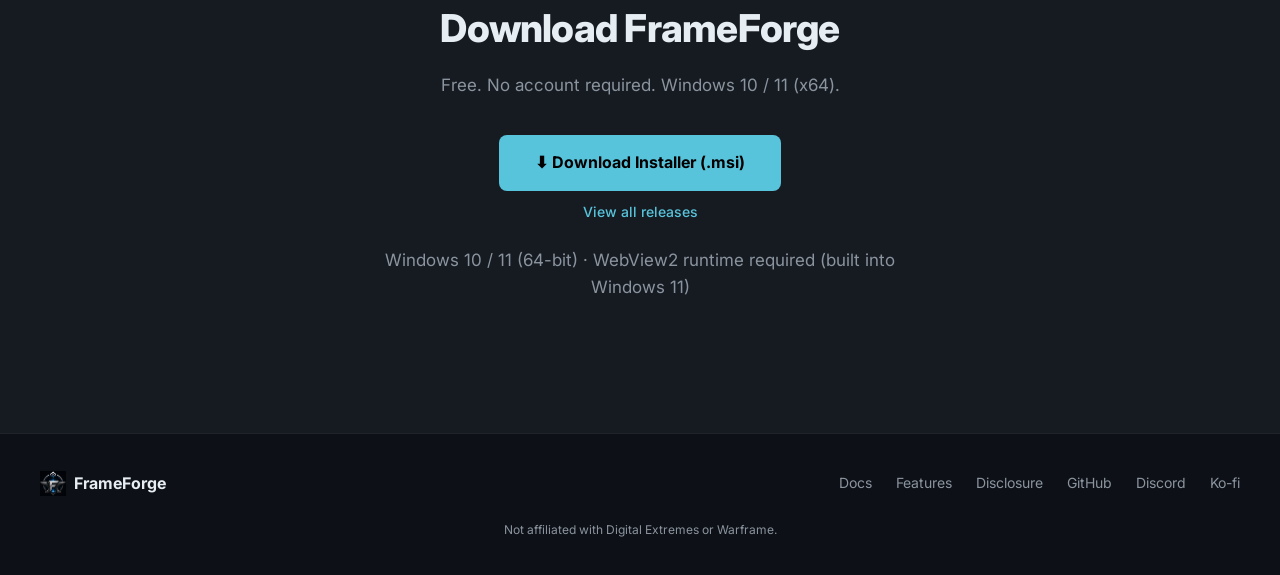
==== commit b061fa0c: "feat: use app nav icons on feature cards" ====
--- a/index.html
+++ b/index.html
@@ -59,57 +59,57 @@
       <div class="feature-grid">
 
         <div class="feature-card">
-          <div class="feature-icon">📦</div>
+          <div class="feature-icon"><img src="assets/inventory-icon.png" alt=""></div>
           <h3>Live Inventory</h3>
           <p>Your full Warframe inventory — resources, relics, mods, blueprints, rivens, crafting jobs, mastery data — updated every 10 seconds automatically while the game is running. No login. No API key.</p>
         </div>
 
         <div class="feature-card">
-          <div class="feature-icon">📜</div>
+          <div class="feature-icon"><img src="assets/foundry-icon.png" alt=""></div>
           <h3>Foundry Browser</h3>
           <p>Browse every craftable item in the game. See the full ingredient tree, how many of each component you own right now, and exactly what you still need to gather. Foundry timer integration included.</p>
         </div>
 
         <div class="feature-card">
-          <div class="feature-icon">💰</div>
+          <div class="feature-icon"><img src="assets/market-icon.png" alt=""></div>
           <h3>Prime Set Market</h3>
           <p>Live warframe.market platinum prices for every prime set and component. Filter by owned, dupes, or tradeable. Instant ducat valuation with smart dupe detection that respects recipe quantities.</p>
         </div>
 
         <div class="feature-card feature-card-new">
-          <div class="feature-icon">🔧</div>
+          <div class="feature-icon"><img src="assets/market-icon.png" alt=""></div>
           <h3>Mods &amp; Arcanes</h3>
           <p>Browse, search and filter all tradeable mods and arcanes. See live 48-hour median platinum prices, your current stock, and quick-jump to warframe.market listings.</p>
         </div>
 
         <div class="feature-card">
-          <div class="feature-icon">🕳</div>
+          <div class="feature-icon"><img src="assets/relic-icon.png" alt=""></div>
           <h3>Relic Helper</h3>
           <p>Pick any prime part and see every relic that drops it, with Intact / Exceptional / Flawless / Radiant drop chances. Filter by vaulted status. Cross-reference your current relic stock instantly.</p>
         </div>
 
         <div class="feature-card">
-          <div class="feature-icon">⏱</div>
+          <div class="feature-icon"><img src="assets/timers-icon.png" alt=""></div>
           <h3>Timers</h3>
           <p>Live Warframe world state: void fissures by tier, Baro Ki'Teer (with stock when present), Archon Hunt, Void Storms, Sortie, world cycles and active events — all in real time.</p>
         </div>
 
         <div class="feature-card">
-          <div class="feature-icon">📊</div>
+          <div class="feature-icon"><img src="assets/statistics-icon.png" alt=""></div>
           <h3>Trading</h3>
           <p>Full warframe.market order-book browser. Search any tradeable item, see current buy/sell orders with price history, status, and reputation — without leaving the app.</p>
         </div>
 
         <div class="feature-card feature-card-experimental">
           <div class="feature-badge-experimental">Experimental</div>
-          <div class="feature-icon">🎯</div>
+          <div class="feature-icon"><img src="assets/relic-icon.png" alt=""></div>
           <h3>OCR Relic Overlay</h3>
           <p>Auto-detects the void fissure reward screen, captures it with Windows OCR, and overlays platinum prices and ducat values on each reward card — so you pick the best reward at a glance. In heavy development.</p>
         </div>
 
         <div class="feature-card feature-card-experimental">
           <div class="feature-badge-experimental">Experimental</div>
-          <div class="feature-icon">🔬</div>
+          <div class="feature-icon"><img src="assets/riven-icon.png" alt=""></div>
           <h3>Riven Analyser</h3>
           <p>Scan your unveiled rivens directly from memory. Fuzzy-matched against your full riven inventory — displays disposition, rolls, and market context. In active development with ongoing improvements.</p>
         </div>
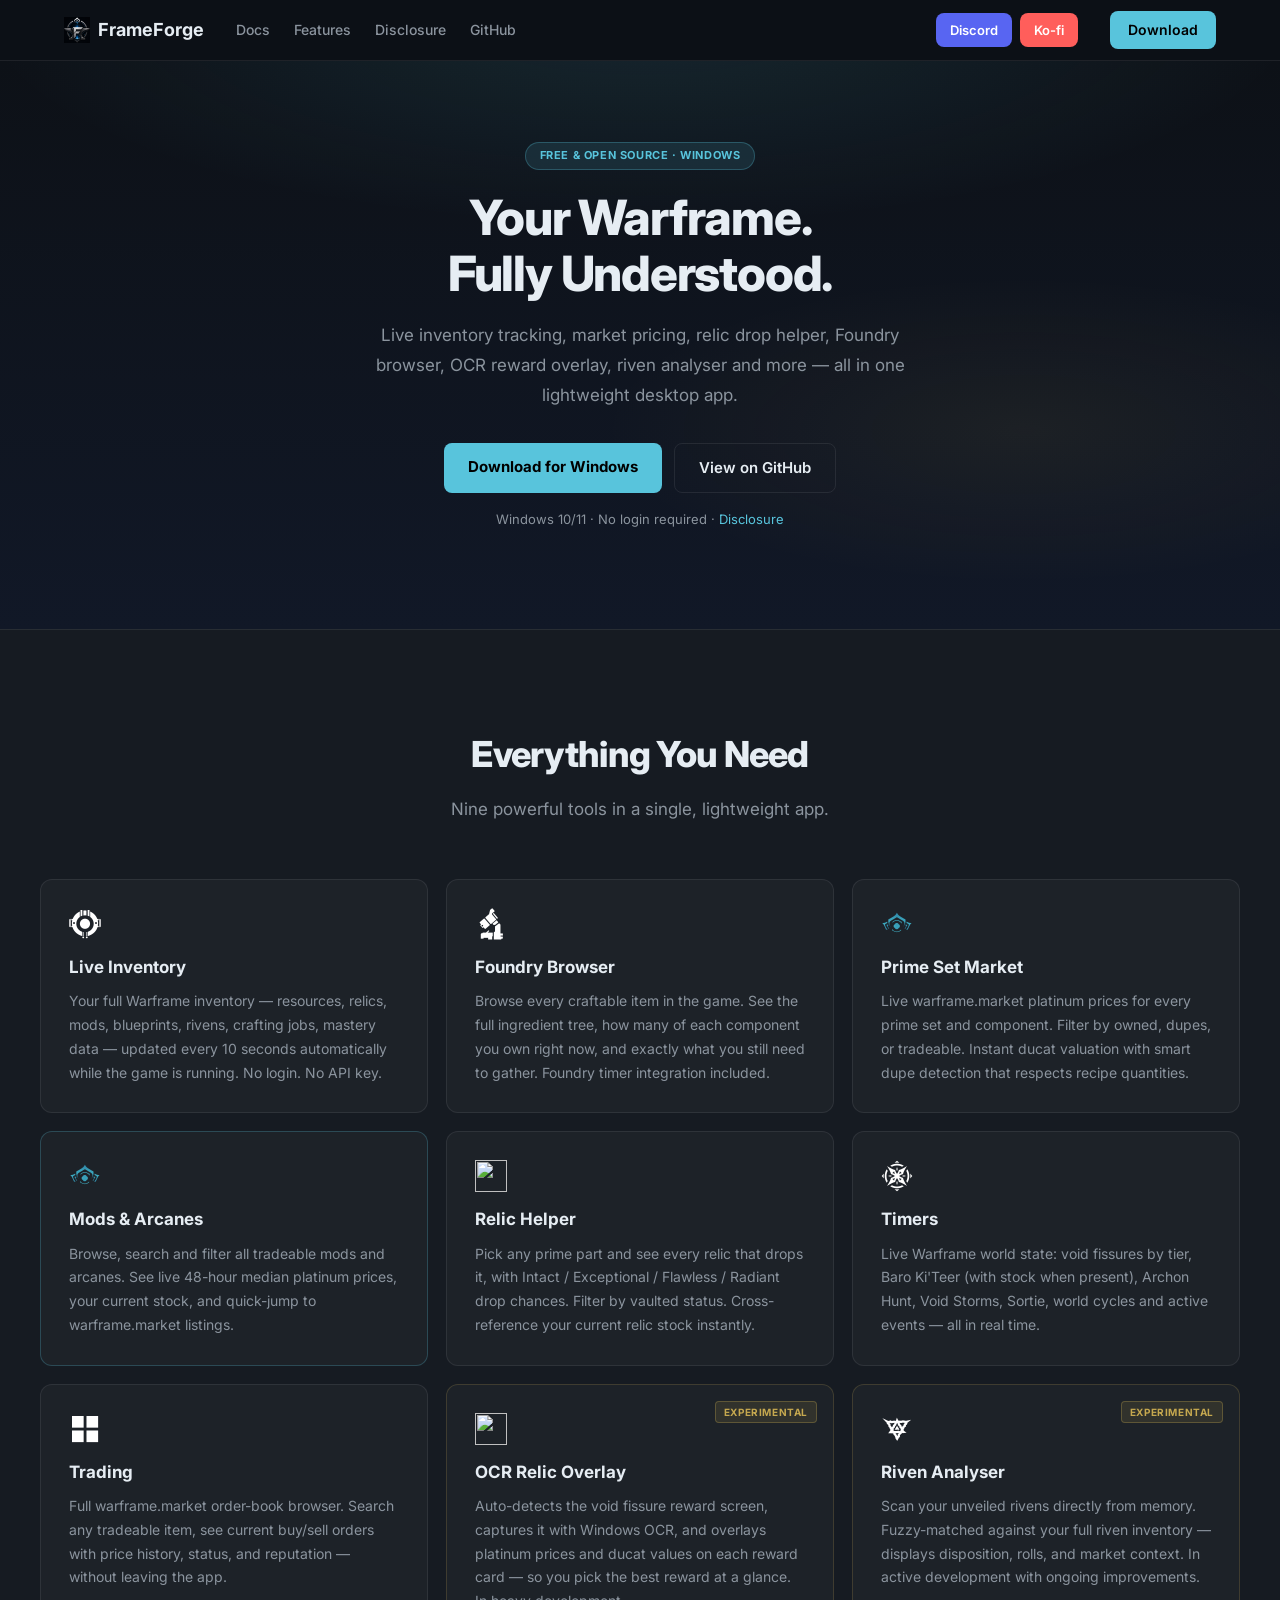
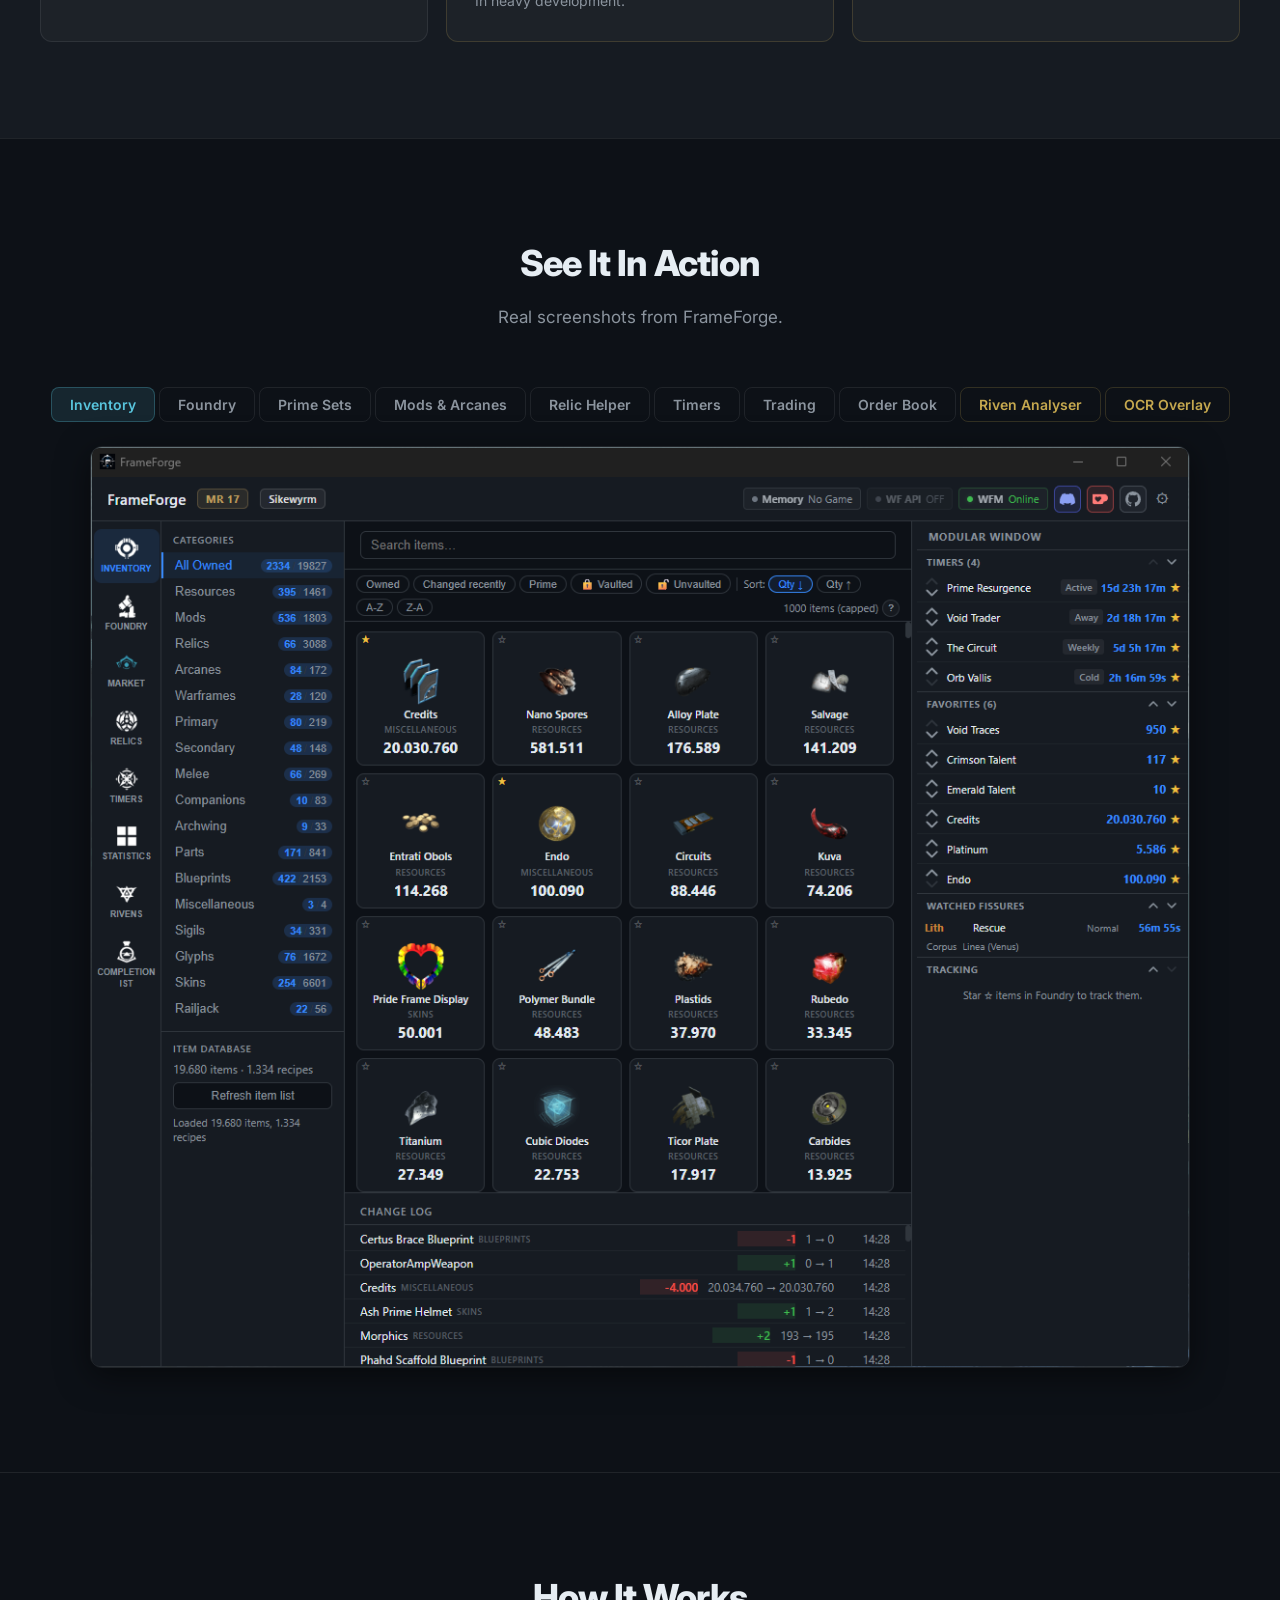
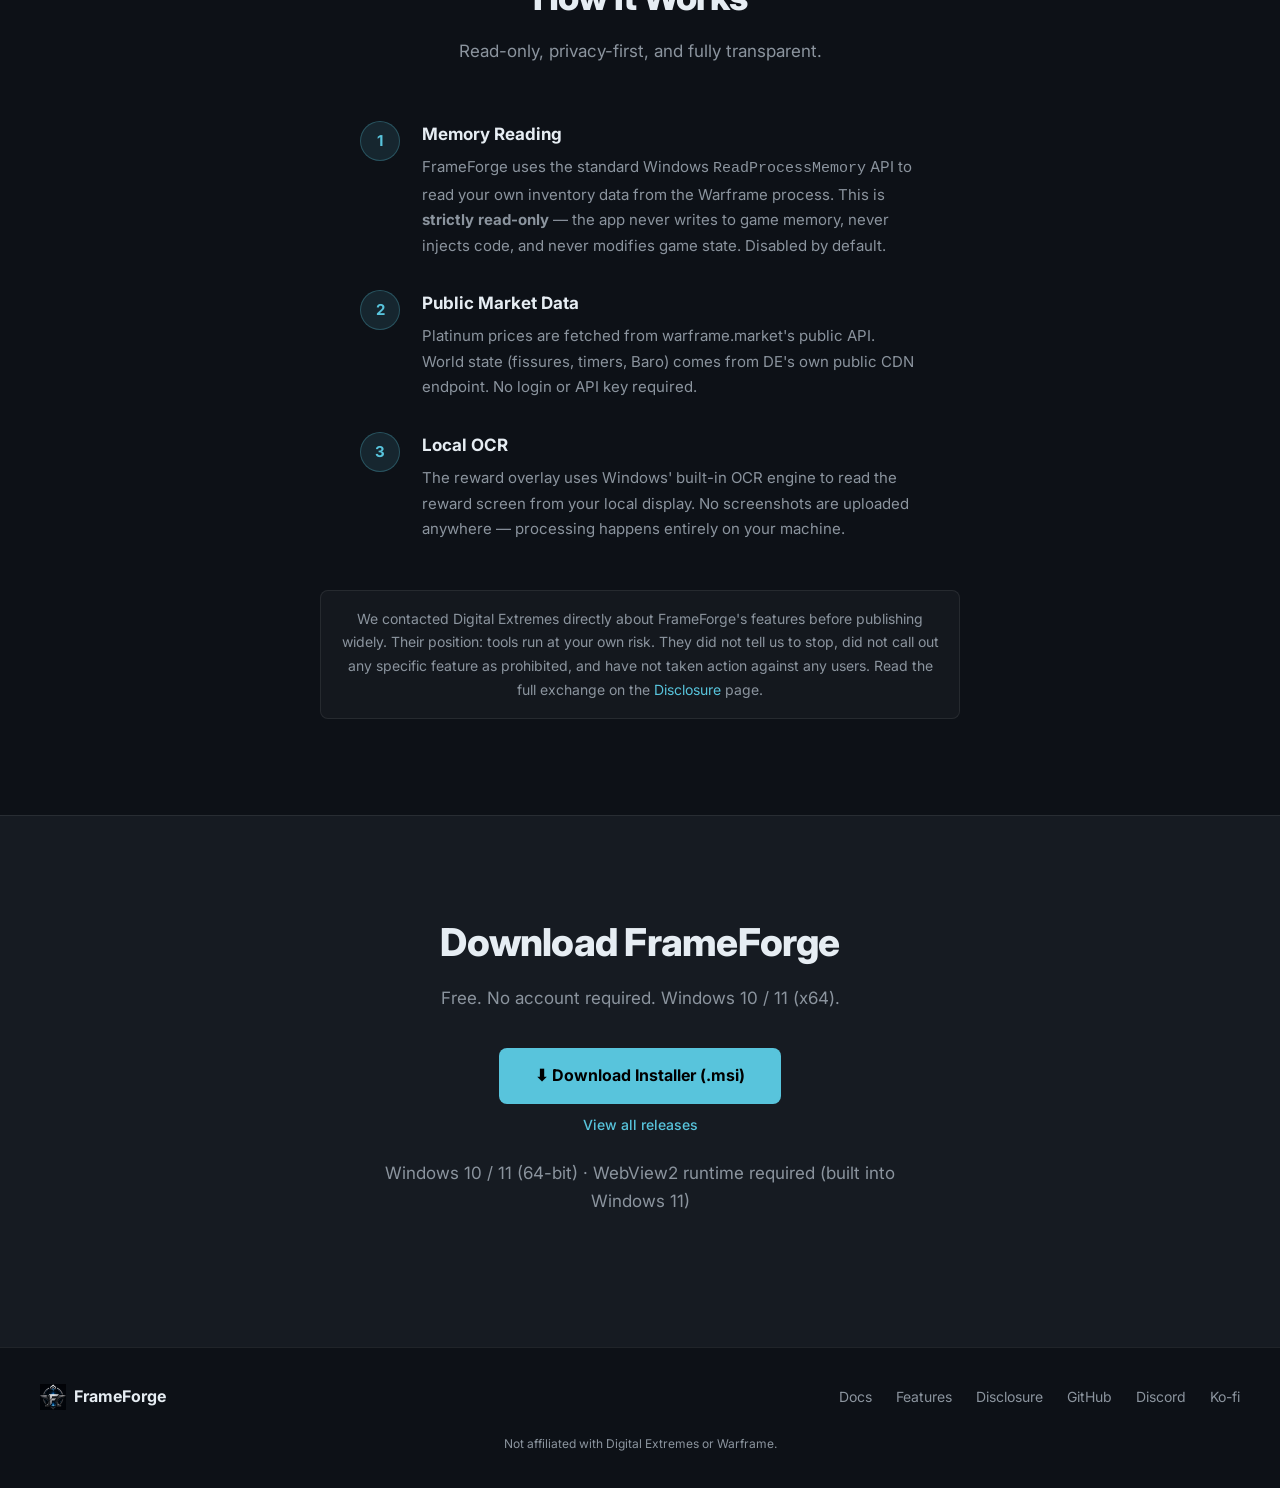
==== commit 427c3843: "fix: force 32px size on feature card icons via inline style" ====
--- a/index.html
+++ b/index.html
@@ -59,57 +59,57 @@
       <div class="feature-grid">
 
         <div class="feature-card">
-          <div class="feature-icon"><img src="assets/inventory-icon.png" alt=""></div>
+          <div class="feature-icon"><img src="assets/inventory-icon.png" alt="" width="32" height="32" style="width:32px;height:32px;object-fit:contain;display:block;"></div>
           <h3>Live Inventory</h3>
           <p>Your full Warframe inventory — resources, relics, mods, blueprints, rivens, crafting jobs, mastery data — updated every 10 seconds automatically while the game is running. No login. No API key.</p>
         </div>
 
         <div class="feature-card">
-          <div class="feature-icon"><img src="assets/foundry-icon.png" alt=""></div>
+          <div class="feature-icon"><img src="assets/foundry-icon.png" alt="" width="32" height="32" style="width:32px;height:32px;object-fit:contain;display:block;"></div>
           <h3>Foundry Browser</h3>
           <p>Browse every craftable item in the game. See the full ingredient tree, how many of each component you own right now, and exactly what you still need to gather. Foundry timer integration included.</p>
         </div>
 
         <div class="feature-card">
-          <div class="feature-icon"><img src="assets/market-icon.png" alt=""></div>
+          <div class="feature-icon"><img src="assets/market-icon.png" alt="" width="32" height="32" style="width:32px;height:32px;object-fit:contain;display:block;"></div>
           <h3>Prime Set Market</h3>
           <p>Live warframe.market platinum prices for every prime set and component. Filter by owned, dupes, or tradeable. Instant ducat valuation with smart dupe detection that respects recipe quantities.</p>
         </div>
 
         <div class="feature-card feature-card-new">
-          <div class="feature-icon"><img src="assets/market-icon.png" alt=""></div>
+          <div class="feature-icon"><img src="assets/market-icon.png" alt="" width="32" height="32" style="width:32px;height:32px;object-fit:contain;display:block;"></div>
           <h3>Mods &amp; Arcanes</h3>
           <p>Browse, search and filter all tradeable mods and arcanes. See live 48-hour median platinum prices, your current stock, and quick-jump to warframe.market listings.</p>
         </div>
 
         <div class="feature-card">
-          <div class="feature-icon"><img src="assets/relic-icon.png" alt=""></div>
+          <div class="feature-icon"><img src="assets/relic-icon.png" alt="" width="32" height="32" style="width:32px;height:32px;object-fit:contain;display:block;"></div>
           <h3>Relic Helper</h3>
           <p>Pick any prime part and see every relic that drops it, with Intact / Exceptional / Flawless / Radiant drop chances. Filter by vaulted status. Cross-reference your current relic stock instantly.</p>
         </div>
 
         <div class="feature-card">
-          <div class="feature-icon"><img src="assets/timers-icon.png" alt=""></div>
+          <div class="feature-icon"><img src="assets/timers-icon.png" alt="" width="32" height="32" style="width:32px;height:32px;object-fit:contain;display:block;"></div>
           <h3>Timers</h3>
           <p>Live Warframe world state: void fissures by tier, Baro Ki'Teer (with stock when present), Archon Hunt, Void Storms, Sortie, world cycles and active events — all in real time.</p>
         </div>
 
         <div class="feature-card">
-          <div class="feature-icon"><img src="assets/statistics-icon.png" alt=""></div>
+          <div class="feature-icon"><img src="assets/statistics-icon.png" alt="" width="32" height="32" style="width:32px;height:32px;object-fit:contain;display:block;"></div>
           <h3>Trading</h3>
           <p>Full warframe.market order-book browser. Search any tradeable item, see current buy/sell orders with price history, status, and reputation — without leaving the app.</p>
         </div>
 
         <div class="feature-card feature-card-experimental">
           <div class="feature-badge-experimental">Experimental</div>
-          <div class="feature-icon"><img src="assets/relic-icon.png" alt=""></div>
+          <div class="feature-icon"><img src="assets/relic-icon.png" alt="" width="32" height="32" style="width:32px;height:32px;object-fit:contain;display:block;"></div>
           <h3>OCR Relic Overlay</h3>
           <p>Auto-detects the void fissure reward screen, captures it with Windows OCR, and overlays platinum prices and ducat values on each reward card — so you pick the best reward at a glance. In heavy development.</p>
         </div>
 
         <div class="feature-card feature-card-experimental">
           <div class="feature-badge-experimental">Experimental</div>
-          <div class="feature-icon"><img src="assets/riven-icon.png" alt=""></div>
+          <div class="feature-icon"><img src="assets/riven-icon.png" alt="" width="32" height="32" style="width:32px;height:32px;object-fit:contain;display:block;"></div>
           <h3>Riven Analyser</h3>
           <p>Scan your unveiled rivens directly from memory. Fuzzy-matched against your full riven inventory — displays disposition, rolls, and market context. In active development with ongoing improvements.</p>
         </div>
--- a/css/style.css
+++ b/css/style.css
@@ -439,6 +439,12 @@
   font-size: 28px;
   margin-bottom: 14px;
 }
+.feature-icon img {
+  width: 32px;
+  height: 32px;
+  object-fit: contain;
+  display: block;
+}
 
 .feature-card h3 {
   font-size: 17px;
